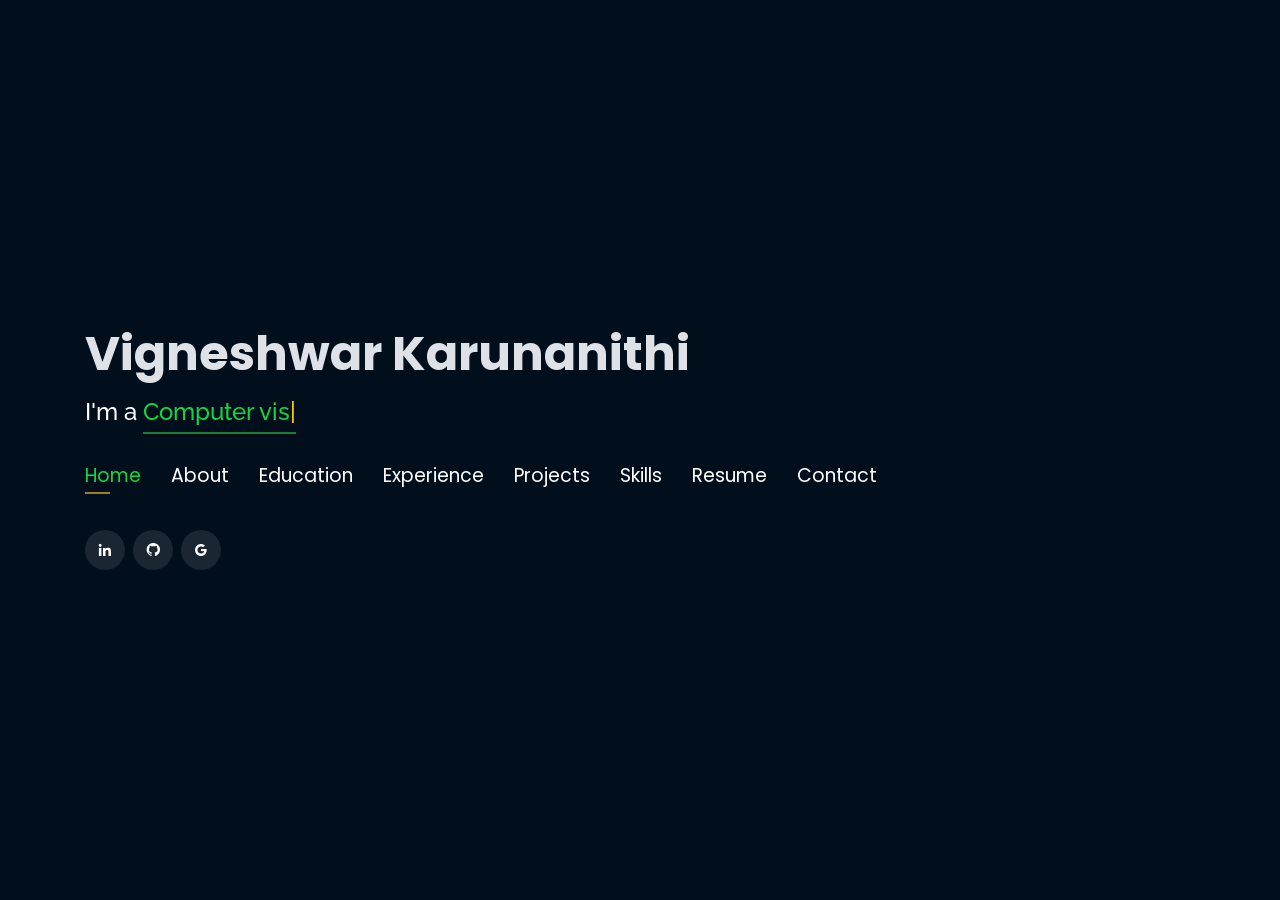
==== index.html @ 9f97ef02 "replaced logo" ====
<!DOCTYPE html>
<html lang="en">

<head>
  <!-- Google Tag Manager -->
  <script>(function(w,d,s,l,i){w[l]=w[l]||[];w[l].push({'gtm.start':
  new Date().getTime(),event:'gtm.js'});var f=d.getElementsByTagName(s)[0],
  j=d.createElement(s),dl=l!='dataLayer'?'&l='+l:'';j.async=true;j.src=
  'https://www.googletagmanager.com/gtm.js?id='+i+dl;f.parentNode.insertBefore(j,f);
  })(window,document,'script','dataLayer','GTM-5BB8W2X');</script>
  <!-- End Google Tag Manager -->
  <link rel="icon" type="image/png" href="/favicon.png"/>
  <meta charset="utf-8">
  <meta content="width=device-width, initial-scale=1.0" name="viewport">

  <title>Personal Portfolio</title>
  <meta content="" name="descriptison">
  <meta content="" name="keywords">

  <!-- Google Fonts -->
  <link href="https://fonts.googleapis.com/css?family=Open+Sans:300,300i,400,400i,600,600i,700,700i|Raleway:300,300i,400,400i,500,500i,600,600i,700,700i|Poppins:300,300i,400,400i,500,500i,600,600i,700,700i" rel="stylesheet">

  <!-- Vendor CSS Files -->
  <link href="assets/vendor/bootstrap/css/bootstrap.min.css" rel="stylesheet">
  <link href="assets/vendor/icofont/icofont.min.css" rel="stylesheet">
  <link href="assets/vendor/remixicon/remixicon.css" rel="stylesheet">
  <link href="assets/vendor/owl.carousel/assets/owl.carousel.min.css" rel="stylesheet">
  <link href="assets/vendor/boxicons/css/boxicons.min.css" rel="stylesheet">
  <link href="assets/vendor/venobox/venobox.css" rel="stylesheet">

  <!-- Template Main CSS File -->
  <link href="assets/css/style.css" rel="stylesheet">


  <!-- Global site tag (gtag.js) - Google Analytics -->
  <script async src="https://www.googletagmanager.com/gtag/js?id=UA-169007209-3"></script>
  <script>
    window.dataLayer = window.dataLayer || [];
    function gtag(){dataLayer.push(arguments);}
    gtag('js', new Date());

    gtag('config', 'UA-169007209-3');
  </script>



  <!-- =======================================================
  * Template Name: Personal - v2.1.0
  * Template URL: https://bootstrapmade.com/personal-free-resume-bootstrap-template/
  * Author: BootstrapMade.com
  * License: https://bootstrapmade.com/license/
  ======================================================== -->
</head>

<body>
  
  <!-- Google Tag Manager (noscript) -->
  <noscript><iframe src="https://www.googletagmanager.com/ns.html?id=GTM-5BB8W2X"
  height="0" width="0" style="display:none;visibility:hidden"></iframe></noscript>
  <!-- End Google Tag Manager (noscript) -->
  <!-- ======= Header ======= -->
  <header id="header" class="header-tops">

    <div class="container">

      <h1><a href="index.html">Vigneshwar Karunanithi</a></h1>
      <h2 style="color:#fff">I'm a <span class="typing" style="color:#12D640"></span></h2>
      <nav class="nav-menu d-none d-lg-block">
        <ul>
          <li class="active"><a href="#header"> <span>Home</span></a></li>
          <li><a href="#about"><span>About</span></a></li>
          <li><a href="#education"> <span>Education</span></a></li>
          <li><a href="#experience"> <span>Experience</span></a></li>
<!--          <li><a href="#projects"> <span>Projects</span></a></li>-->
          <li><a href="#portfolio"> <span>Projects</span></a></li>
          <li><a href="#skills"> <span>Skills</span></a></li>
          <li><a href="https://drive.google.com/file/d/1w29zOkvmbuhvMzktbQwIJ1fN37iFcAyp/view?usp=sharing" target="_blank"> <span>Resume</span></a></li>
          <!-- <li><a href="#links"> <span>Resume & Links</span></a></li> -->
          <li><a href="#contacts"> <span>Contact</span></a></li>

        </ul>
      </nav><!-- .nav-menu -->

      <div class="social-links">
          <a href="https://www.linkedin.com/in/vigneshwar-k/" target="_blank" class="linkedin"><i class="bx bxl-linkedin"></i></a>
          <a href="https://github.com/Vigneshwar73" target="_blank" class="github"><i class="bx bxl-github"></i></a>
          <a href="mailto:vigneshwar0309@gmail.com" target="_blank" class="google"><i class="bx bxl-google"></i></a>

      </div>

    </div>
  </header><!-- End Header -->

  <!-- ======= About Section ======= -->
  <section id="about" class="about">

    <!-- ======= About Me ======= -->
    <div class="about-me container">

      <div class="section-title">
        <h2>About</h2>
      </div>

      <div class="row">
        <div class="col-lg-4" data-aos="fade-right">
          <img src="assets/img/profile.jpg" class="img-fluid" alt="" style="max-width: 80%; height: auto;">
        </div>
        <div class="col-lg-8 pt-4 pt-lg-0 content" data-aos="fade-left">
          <p>An AI/ML Engineer with a master’s degree in robotics and 3 years of experience in developing deep learning solutions for computer vision and embedded-AI systems. 
            With a multidisciplinary background in robotics, software, and applied AI, I’m eager to learn continuously and contribute to innovative technologies that serve real-world societal needs.
          </p>
          <div class="row">
            <div class="col-lg-6">
              <ul>
                <li><i class="icofont-rounded-right"></i> <strong>Birthday:</strong> 3 September 1999</li>
                <li><i class="icofont-rounded-right"></i> <strong>Phone:</strong> +31 6 47475851</li>
              </ul>
            </div>
            <div class="col-lg-6">
              <ul>
                <li><i class="icofont-rounded-right"></i> <strong>City:</strong> Enschede, NL</li>
                <li><i class="icofont-rounded-right"></i> <strong>Email:</strong> vigneshwar0309@gmail.com</li>
              </ul>
            </div>
          </div>
        </div>
      </div>

    </div><!-- End About Me -->

    <!-- ======= Interests ======= -->
    <div class="interests container">

      <div class="section-title">
        <h2>Interests</h2>
      </div>

      <div class="row">
        <div class="col-lg-3 col-md-4">
          <div class="icon-box">
            <i class="ri-camera-3-line" style="color: #ffbb2c;"></i>
            <h3>Computer Vision</h3>
          </div>
        </div>
        <div class="col-lg-3 col-md-4 mt-4 mt-md-0">
          <div class="icon-box">
            <i class="ri-database-2-line" style="color: #5578ff;"></i>
            <h3>Machine Learning</h3>
          </div>
        </div>
        <div class="col-lg-3 col-md-4 mt-4 mt-md-0">
          <div class="icon-box">
            <i class="ri-global-line" style="color: #e80368;"></i>
            <h3>Robotics</h3>
          </div>
        </div>
        <div class="col-lg-3 col-md-4 mt-4 mt-lg-0">
          <div class="icon-box">
            <i class="ri-english-input" style="color: #1c7d32;"></i>
            <h3>Natural Language Processing</h3>
          </div>
        </div>
        <div class="col-lg-3 col-md-4 mt-4">
          <div class="icon-box">
            <i class="ri-code-s-slash-fill" style="color: #28a745;"></i>
            <h3>Software Engineering</h3>
          </div>
        </div>
        <div class="col-lg-3 col-md-4 mt-4">
          <div class="icon-box">
            <i class="ri-bar-chart-box-line" style="color: #f1081f;"></i>
            <h3>Visualization</h3>
          </div>
        </div>
        <div class="col-lg-3 col-md-4 mt-4">
          <div class="icon-box">
            <i class="ri-file-list-3-line" style="color: #47aeff;"></i>
            <h3>Algorithms</h3>
          </div>
        </div>
        <div class="col-lg-3 col-md-4 mt-4">
          <div class="icon-box">
            <i class="ri-image-line" style="color: #ffc107;"></i>
            <h3>Image Processing</h3>
          </div>
        </div>
      </div>

    </div><!-- End Interests -->
  </section><!-- End About Section -->



  <!-- ======= Education Section ======= -->
  <section id="education" class="services">
    <div class="container">
      <div class="section-title">
        <h2>Education</h2>
      </div>
      <div class="row">
        <div class="col-lg-12" data-aos="fade-up" style="display: inline-block;">
          <div class="row">

            <div class="col-md-4 mt-4 mt-md-0 icon-box" data-aos="fade-up" data-aos-delay="100" style="padding:0px 0px;padding-bottom: 5px;display: inline-block;">
              <img src="assets/img/education/UT2.png" class="img-fluid" alt="" style="background-color: #fff;">
              <!-- <h4 style="text-align:left;"><a href="https://www.asu.edu/" target="_blank" style="color:#12d640">Arizona State University</a><br> </h4> -->
              <p style="text-align:left;color:#fff;padding: 5px 10px;"><em>MS in Robotics - Algorithms and Software AI specialization</em></p>
              <h5 style="text-align:left;padding: 0px 10px;">September 2023 - Present</h5>
              <h6 style="text-align:left;color:#fff;padding: 0px 10px;">Relevant Coursework</h6>
              <ul style="text-align:left;color:#fff;">
                <li>Image Processing and Computer Vision</li>
                <li>Natural Language Processing</li>
                <li>Deep Learning</li>
                <li>Robot perception, cognition and navigation</li>
                <li>Advanced Software development for robotics</li>
                <li>Data Science</li>
                <li>Optimal Estimation of Dynamic Systems</li>
                <li>Advanced Computer Vision and Pattern Recognition</li>
                <li>AI for Autonomous Robots</li> 
                <li>Deep Learning for 3D medical imaging</li>
              </ul>
            </div>
            <div class="col-md-4 mt-4 mt-md-0 icon-box" data-aos="fade-up" data-aos-delay="100" style="padding:0px 0px;padding-bottom: 5px;display: inline-block;">
              <img src="assets/img/education/NITT.png" class="img-fluid" alt="" style="background-color: #fff;>
              <!-- <h4 style="text-align:left;"><a href="https://ahduni.edu.in/" target="_blank" style="color:#12d640">Ahmedabad University</a><br> </h4> -->
              <p style="text-align:left;color:#fff;padding: 5px 10px;"><em>B.Tech. in Instrumentation and Control Engineering</em></p>
              <h5 style="text-align:left;padding: 0px 10px;">July 2017 - May 2021</h5>
              <h6 style="text-align:left;color:#fff;padding: 0px 10px;">Relevant Coursework</h6>
              <ul style="text-align:left;color:#fff;">
                <li>Data Structures &amp; Algorithms</li>
                <li>Database Management Systems</li>
                <li>Operating Systems</li>
                <li>Digital electronics</li>
                <li>Microcontrollers and microprocessors</li>
                <li>Medical instrumentation</li>
                <li>sensors and transducers</li>
                <li>Micro-electro mechanical systems</li> 
                <li>Internet of things</li>
                <li>Data communication and networks</li>
              </ul>
            </div>
          </div>
        </div>
      </div>
    </div>


    <div class="portfolio">
    <div class="container">
      <div class="section-title">
        <h2>Online Certification</h2>
      </div>

      <div class="row portfolio-container" style="position: relative; height: 437.75px;">

         <div class="col-lg-4 col-md-6 portfolio-item filter-app" style="position: absolute; left: 0px; top: 0px;">
          <div class="portfolio-wrap">
            <img src="assets/img/certification/dlai.png" class="img-fluid cert-logo" alt="">
            <div class="portfolio-info">
              <h4>Deep Learning</h4>
              <div class="portfolio-links">
                <a href="https://www.coursera.org/account/accomplishments/specialization/TV63PMWSQKW4?utm_source=link&utm_medium=certificate&utm_content=cert_image&utm_campaign=pdf_header_button&utm_product=s12n" target="_blank" title="Certificate"><i class="bx bx-link"></i></a>
              </div>
            </div>
           </div>
          </div>

        <div class="col-lg-4 col-md-6 portfolio-item filter-app" style="position: absolute; left: 370px; top: 0px;">
          <div class="portfolio-wrap">
            <img src="assets/img/certification/google.webp" class="img-fluid cert-logo" alt="">
            <div class="portfolio-info">
              <h4>Python Programming</h4>
              <div class="portfolio-links">
                <a href="https://www.coursera.org/account/accomplishments/verify/JF588U79JGRQ?utm_campaign=sharing_cta&utm_content=cert_image&utm_medium=certificate&utm_product=course&utm_source=link" target="_blank" title="Certificate"><i class="bx bx-link"></i></a>
              </div>
            </div>
          </div>
        </div>

        <div class="col-lg-4 col-md-6 portfolio-item filter-app" style="position: absolute; left: 740px; top: 0px;">
          <div class="portfolio-wrap">
            <img src="assets/img/certification/edge_impulse.webp" class="img-fluid cert-logo" alt="">
            <div class="portfolio-info">
              <h4>Introduction to Embedded Machine Learning</h4>
              <div class="portfolio-links">
                <a href="https://www.coursera.org/account/accomplishments/verify/VX9GVEQ9BPNF?utm_source=link&utm_medium=certificate&utm_content=cert_image&utm_campaign=sharing_cta&utm_product=course" target="_blank" title="Certificate"><i class="bx bx-link"></i></a>
              </div>
            </div>
          </div>
        </div>

        <div class="col-lg-4 col-md-6 portfolio-item filter-project" style="position: absolute; left: 0px; top: 218.875px;">
          <div class="portfolio-wrap">
            <img src="assets/img/certification/solo.jpg" class="img-fluid cert-logo" alt="">
            <div class="portfolio-info">
              <h4>C++</h4>
              <div class="portfolio-links">
                <a href="https://www.sololearn.com/Certificate/CT-PVD5U5XV/png" target="_blank" title="Certificate"><i class="bx bx-link"></i></a>
              </div>
            </div>
          </div>
        </div>

        <div class="col-lg-4 col-md-6 portfolio-item filter-project" style="position: absolute; left: 370px; top: 218.875px;">
          <div class="portfolio-wrap">
            <img src="assets/img/certification/georgia.png" class="img-fluid cert-logo" alt="">
            <div class="portfolio-info">
              <h4>Control of Mobile Robots</h4>
              <div class="portfolio-links">
                <a href="https://www.coursera.org/account/accomplishments/verify/UG6NAW7FVEJ9?utm_source=link&utm_medium=certificate&utm_content=cert_image&utm_campaign=sharing_cta&utm_product=course" target="_blank" title="Certificate"><i class="bx bx-link"></i></a>
              </div>
            </div>
          </div>
        </div>


        <div class="col-lg-4 col-md-6 portfolio-item filter-project" style="position: absolute; left: 740px; top: 218.875px;">
          <div class="portfolio-wrap">
            <img src="assets/img/certification/mathworks.png" class="img-fluid cert-logo" alt="">
            <div class="portfolio-info">
              <h4>Matlab</h4>
              <div class="portfolio-links">
                <a href="https://matlabacademy.mathworks.com/progress/share/report.html?id=da240aee-d1a1-436b-9277-274023552799" target="_blank" title="Certificate"><i class="bx bx-link"></i></a>
              </div>
            </div>
          </div>
        </div>

      </div>
    </div>
    </div>

  </section>
  <!-- End Education Section -->



  <!-- Start Experience Section -->

  <section id="experience" class="services">
    <div class="container">
      <div class="section-title">
        <h2>Experience</h2>
      </div>
      <div class="row">
          <div class="col-lg-12" data-aos="fade-up">
              <div class="col-md-12 mt-4 mt-md-0 icon-box" data-aos="fade-up" data-aos-delay="100">
                <h4 style="text-align:left;"><a href="https://www.fugro.com/" style="color:#12d640">Fugro N.V.</a><br> </h4>
                <h5 style="text-align:left;">January 2025 - Present</h5>
                <p style="text-align:left;color:#fff"><em>Graduate Research Student - Computer vision </em></p>
                <ul style="text-align:left;">
                  <li>The master's thesis is a collaboration between the University of Twente and Fugro N.V., focusing on domain adaptive object detection for maritime simulation images to leverage simulation data for real-world maritime object detection.</li>
                  <li>Researched domain adaptation techniques to improve object detection performance when transferring simulated to real-world maritime images with differing visual domains. </li>
                  <li>Developed simulation pipelines and annotation workflows to generate a synthetic maritime dataset covering varied environmental conditions and object categories.</li>
                  <li>Developed an end-to-end pipeline combining adversarial learning, teacher-student training, and explainability analysis for robust cross-domain model development using Detectron2. Evaluated using COCO metrics.</li>
                </ul>
              </div>
              <div class="col-md-12 mt-4 mt-md-0 icon-box" data-aos="fade-up" data-aos-delay="100">
                <h4 style="text-align:left;"><a href="https://www.fugro.com/" style="color:#12d640">Fugro N.V.</a><br> </h4>
                <h5 style="text-align:left;">September 2024 - December 2024</h5>
                <p style="text-align:left;color:#fff"><em>Computer Vision Intern</em></p>
                <ul style="text-align:left;">
                  <li>Worked on the object detection module of an Unmanned Surface Vessel (USV).</li>
                  <li>Conducted feasibility analysis on the utilisation of simulation engines for the autonomous navigation task.</li>
                  <li>Conducted research and performed a comparative study on Image-to-Image translation models to bridge the gap between simulation and real image domains.</li>
                  <li>Evaluated image-to-image translation techniques, including GAN-based, contrastive learning, and stable diffusion models, to enhance the realism of simulation images.</li>
                  <li>Developed a ROS2-based communication bridge between a maritime simulator and the navigation stack of the USV. </li>
                </ul>
              </div>
              <div class="col-md-12 mt-4 mt-md-0 icon-box" data-aos="fade-up" data-aos-delay="100">
                <h4 style="text-align:left;"><a href="https://www.ltts.com/" style="color:#12d640">L&amp;T Technology Services</a><br> </h4>
                <h5 style="text-align:left;">May 2021 - July 2023</h5>
                <p style="text-align:left;color:#fff"><em>Embedded AI engineer</em></p>
                <ul style="text-align:left;">
                  <li>Worked as part of the embedded-AI team of the Industrial Products business unit. Worked on several research projects and proof-of-concept projects in the domains of artificial intelligence, computer vision and embedded systems.</li>
                  <li>Worked on several research project and proof-of-concept projects in the domains of computer vision and embedded-AI</li>
                  <li>Designed and developed a method and system for detecting estimating propagation path of fire and smoke. Filed a patent (IN202341018213).</li>
                </ul>
              </div>
              <div class="col-md-12 mt-4 mt-md-0 icon-box" data-aos="fade-up" data-aos-delay="100">
                <h4 style="text-align:left;"><a href="https://www.nitt.edu/" target="_blank" style="color:#12d640">National Institute of Technology, Tiruchirappalli</a><br> </h4>
                <h5 style="text-align:left;">May 2020 - September 2020</h5>
                <p style="text-align:left;color:#fff"><em>Research Assistant</em></p>
                <ul style="text-align:left;">
                  <li>Researched about Intelligent transportation systems using network control systems. </li>
                  <li>Built models of connected vehicles/robots; Analysed amd optimised the interconnection/performance using graph theory for networked systems</li>
                </ul>
              </div>
          </div>
        </div>
    </div>
  </section>

  <!-- End Experience Section -->



  <!-- Start Project Section -->
  <section id="portfolio" class="portfolio">
    <div class="container">

      <div class="section-title">
        <h2>Projects</h2>
      </div>

      <div class="row">
        <div class="col-lg-12 d-flex justify-content-center">
          <ul id="portfolio-flters">
            <li data-filter="*" class="filter-active">All</li>
            <li data-filter=".filter-cv">Computer Vision</li>
            <li data-filter=".filter-embedded">Embedded</li>
            <li data-filter=".filter-ml">Machine Learning</li>
          </ul>
        </div>
      </div>

      <div class="row portfolio-container">

        <div class="col-lg-4 col-md-6 portfolio-item filter-cv">
          <center><h4>Domain Adaptive Object Detection for maritime simulations</h4></center>
          <div class="portfolio-wrap">
            <img src="assets/img/project/DAOD.jpeg" class="img-fluid proj-logo" alt="">
            <div class="portfolio-info">
              
              <div class="portfolio-links">
                <a href="projects/DAOD.html" data-gall="portfolioDetailsGallery" data-vbtype="iframe" class="venobox" title="Project Details"><i class="bx bx-info-circle"></i></a>
              </div>
            </div>
          </div>
        </div>

        <div class="col-lg-4 col-md-6 portfolio-item filter-cv">
          <center><h4>Image-to-Image translation</h4></center>
          <div class="portfolio-wrap">
            <img src="assets/img/project/i2i.png" class="img-fluid proj-logo" alt="">
            <div class="portfolio-info">
              
              <div class="portfolio-links">
                <a href="projects/I2I.html" data-gall="portfolioDetailsGallery" data-vbtype="iframe" class="venobox" title="Project Details"><i class="bx bx-info-circle"></i></a>
              </div>
            </div>
          </div>
        </div>

        <div class="col-lg-4 col-md-6 portfolio-item filter-cv filter-embedded">
          <center><h4>Vision-based fire and smoke detection</h4></center>
          <div class="portfolio-wrap">
            <img src="assets/img/project/fire_smoke.jpeg" class="img-fluid proj-logo" alt="">
            <div class="portfolio-info">
              
              <div class="portfolio-links">
                <a href="projects/fire_smoke.html" data-gall="portfolioDetailsGallery" data-vbtype="iframe" class="venobox" title="Project Details"><i class="bx bx-info-circle"></i></a>
              </div>
            </div>
          </div>
        </div>

        <div class="col-lg-4 col-md-6 portfolio-item filter-embedded filter-cv">
          <center><h4>Benchmarking AI models on microprocessors</h4></center>
          <div class="portfolio-wrap">
            <img src="assets/img/project/benchmark.jpeg" class="img-fluid proj-logo" alt="">
            <div class="portfolio-info">
              
              <div class="portfolio-links">
                <a href="projects/benchmark_AI.html" data-gall="portfolioDetailsGallery" data-vbtype="iframe" class="venobox" title="Project Details"><i class="bx bx-info-circle"></i></a>
              </div>
            </div>
          </div>
        </div>

        <div class="col-lg-4 col-md-6 portfolio-item filter-embedded filter-ml">
          <center><h4>BLDC motor health monitoring in real-time</h4></center>
          <div class="portfolio-wrap">
            <img src="assets/img/project/motor.jpg" class="img-fluid proj-logo" alt="">
            <div class="portfolio-info">
              
              <div class="portfolio-links">
                <a href="projects/motor.html" data-gall="portfolioDetailsGallery" data-vbtype="iframe" class="venobox" title="Project Details"><i class="bx bx-info-circle"></i></a>
              </div>
            </div>
          </div>
        </div>

        <div class="col-lg-4 col-md-6 portfolio-item filter-cv filter-ml">
          <center><h4>Enhancing the robustness of object detection and tracking through multimodal integration</h4></center>
          <div class="portfolio-wrap">
            <img src="assets/img/project/acvpr_3.png" class="img-fluid proj-logo" alt="">
            <div class="portfolio-info">
              
              <div class="portfolio-links">
                <a href="projects/nuScenes.html" data-gall="portfolioDetailsGallery" data-vbtype="iframe" class="venobox" title="Project Details"><i class="bx bx-info-circle"></i></a>
              </div>
            </div>
          </div>
        </div>

        <div class="col-lg-4 col-md-6 portfolio-item filter-cv filter-ml">
          <center><h4>Automated Cardiac Diagnosis Challenge - Study of U-Net and MERIT for Cardiac MRI Segmentation</h4></center>
          <div class="portfolio-wrap">
            <img src="assets/img/project/acdc.png" class="img-fluid proj-logo" alt="">
            <div class="portfolio-info">
              
              <div class="portfolio-links">
                <a href="projects/acdc.html" data-gall="portfolioDetailsGallery" data-vbtype="iframe" class="venobox" title="Project Details"><i class="bx bx-info-circle"></i></a>
              </div>
            </div>
          </div>
        </div>
        <div class="col-lg-4 col-md-6 portfolio-item filter-embedded">
          <center><h4>IOT-based remote water quality monitoring system</h4></center>
          <div class="portfolio-wrap">
            <img src="assets/img/project/water_quality_2.jpeg" class="img-fluid proj-logo" alt="">
            <div class="portfolio-info">
              
              <div class="portfolio-links">
                <a href="projects/water_quality.html" data-gall="portfolioDetailsGallery" data-vbtype="iframe" class="venobox" title="Project Details"><i class="bx bx-info-circle"></i></a>
              </div>
            </div>
          </div>
        </div>
        <div class="col-lg-4 col-md-6 portfolio-item filter-ml">
          <center><h4>Restaurant Recommender System using Aspect-Based Sentiment Analysis</h4></center>
          <div class="portfolio-wrap">
            <img src="assets/img/project/nlp.png" class="img-fluid proj-logo" alt="">
            <div class="portfolio-info">
              
              <div class="portfolio-links">
                <a href="projects/restaurant.html" data-gall="portfolioDetailsGallery" data-vbtype="iframe" class="venobox" title="Project Details"><i class="bx bx-info-circle"></i></a>
              </div>
            </div>
          </div>
        </div>
        <div class="col-lg-4 col-md-6 portfolio-item filter-mv filter-ml">
          <center><h4>Virtual advertising in Sports</h4></center>
          <div class="portfolio-wrap">
            <img src="assets/img/project/virtual_ad.png" class="img-fluid proj-logo" alt="">
            <div class="portfolio-info">
              
              <div class="portfolio-links">
                <a href="projects/virtual_ad.html" data-gall="portfolioDetailsGallery" data-vbtype="iframe" class="venobox" title="Project Details"><i class="bx bx-info-circle"></i></a>
              </div>
            </div>
          </div>
        </div>
        <div class="col-lg-4 col-md-6 portfolio-item filter-ml">
          <center><h4>Attacking and Defending Neural Networks</h4></center>
          <div class="portfolio-wrap">
            <img src="assets/img/project/aann.png" class="img-fluid proj-logo" alt="">
            <div class="portfolio-info">
              
              <div class="portfolio-links">
                <a href="projects/aann.html" data-gall="portfolioDetailsGallery" data-vbtype="iframe" class="venobox" title="Project Details"><i class="bx bx-info-circle"></i></a>
              </div>
            </div>
          </div>
        </div>
        <div class="col-lg-4 col-md-6 portfolio-item filter-ml filter-cv">
          <center><h4>Classification of Incident-Related Images (CIRI)</h4></center>
          <div class="portfolio-wrap">
            <img src="assets/img/project/ciri.png" class="img-fluid proj-logo" alt="">
            <div class="portfolio-info">
              
              <div class="portfolio-links">
                <a href="projects/ciri.html" data-gall="portfolioDetailsGallery" data-vbtype="iframe" class="venobox" title="Project Details"><i class="bx bx-info-circle"></i></a>
              </div>
            </div>
          </div>
        </div>
        <!-- <div class="col-lg-4 col-md-6 portfolio-item filter-app">
          <center><h4>Image recognition as Service</h4></center>
          <div class="portfolio-wrap">
            <img src="assets/img/project/iras.jpeg" class="img-fluid" alt="">
            <div class="portfolio-info">
              
              <div class="portfolio-links">
                <a href="projects/iras.html" data-gall="portfolioDetailsGallery" data-vbtype="iframe" class="venobox" title="Project Details"><i class="bx bx-info-circle"></i></a>
              </div>
            </div>
          </div>
        </div> -->

        <!-- <div class="col-lg-4 col-md-6 portfolio-item filter-app">
          <center><h4>Music Streaming Website</h4></center>
          <div class="portfolio-wrap">
            <img src="assets/img/project/musicplayer.jpg" class="img-fluid" alt="">
            <div class="portfolio-info">
              
              <div class="portfolio-links">
                <a href="projects/musicplayer.html" data-gall="portfolioDetailsGallery" data-vbtype="iframe" class="venobox" title="Project Details"><i class="bx bx-info-circle"></i></a>
              </div>
            </div>
          </div>
        </div> -->

        <!-- <div class="col-lg-4 col-md-6 portfolio-item filter-app">
          <center><h4>Movie Recommender</h4></center>
          <div class="portfolio-wrap">
            <img src="assets/img/project/recommender.jpg" class="img-fluid" alt="">
            <div class="portfolio-info">
              
              <div class="portfolio-links">
                <a href="projects/recommender.html" data-gall="portfolioDetailsGallery" data-vbtype="iframe" class="venobox" title="Project Details"><i class="bx bx-info-circle"></i></a>
              </div>
            </div>
          </div>
        </div> -->

        <!-- <div class="col-lg-4 col-md-6 portfolio-item filter-app">
          <center><h4>To-Do App</h4></center>
          <div class="portfolio-wrap">
            <img src="assets/img/project/todo.jpg" class="img-fluid" alt="">
            <div class="portfolio-info">
              <div class="portfolio-links">
                <a href="projects/todo.html" data-gall="portfolioDetailsGallery" data-vbtype="iframe" class="venobox" title="Project Details"><i class="bx bx-info-circle"></i></a>
              </div>
            </div>
          </div>
        </div> -->

        <!-- <div class="col-lg-4 col-md-6 portfolio-item filter-project">
          <center><h4>Resume Section Classifier</h4></center>
          <div class="portfolio-wrap">
            <img src="assets/img/project/resume.jpg" class="img-fluid" alt="">
            <div class="portfolio-info">
              <h4>Resume Section Classifier</h4>
              <div class="portfolio-links">
                <a href="projects/resume.html" data-gall="portfolioDetailsGallery" data-vbtype="iframe" class="venobox" title="Project Details"><i class="bx bx-info-circle"></i></a>
              </div>
            </div>
          </div>
        </div> -->

        <!-- <div class="col-lg-4 col-md-6 portfolio-item filter-app">
          <br>
          <center><h4>Tech Blog</h4></center>
          <div class="portfolio-wrap">
            <img src="assets/img/project/blog.jpg" class="img-fluid" alt="">
            <div class="portfolio-info">
              <div class="portfolio-links">
                <a href="projects/blog.html" data-gall="portfolioDetailsGallery" data-vbtype="iframe" class="venobox" title="Project Details"><i class="bx bx-info-circle"></i></a>
              </div>
            </div>
          </div>
        </div> -->

        <!-- <div class="col-lg-4 col-md-6 portfolio-item filter-project">
          <center><h4>Video Description Generator</h4></center>
          <div class="portfolio-wrap">
            <img src="assets/img/project/vdg.jpg" class="img-fluid" alt="">
            <div class="portfolio-info">
              <div class="portfolio-links">
                <a href="projects/vdg.html" data-gall="portfolioDetailsGallery" data-vbtype="iframe" class="venobox" title="Project Details"><i class="bx bx-info-circle"></i></a>
              </div>
            </div>
          </div>
        </div> -->

        <!-- <div class="col-lg-4 col-md-6 portfolio-item filter-app">
          <center><h4>ML-DL Web-App</h4></center>
          <div class="portfolio-wrap">
            <img src="assets/img/project/ml.jpg" class="img-fluid" alt="">
            <div class="portfolio-info">
              <div class="portfolio-links">
                <a href="projects/ml.html" data-gall="portfolioDetailsGallery" data-vbtype="iframe" class="venobox" title="Project Details"><i class="bx bx-info-circle"></i></a>
              </div>
            </div>
          </div>
        </div> -->

        

        <!-- <div class="col-lg-4 col-md-6 portfolio-item filter-project">
          <center><h4>Image Generator</h4></center>
          <div class="portfolio-wrap">
            <img src="assets/img/project/gan.jpg" class="img-fluid" alt="">
            <div class="portfolio-info">
              <div class="portfolio-links">
                <a href="projects/gan.html" data-gall="portfolioDetailsGallery" data-vbtype="iframe" class="venobox" title="Project Details"><i class="bx bx-info-circle"></i></a>
              </div>
            </div>
          </div>
        </div> -->

      </div>
    </div>
  </section>

  <!-- End Project Section -->



  <!-- Start Skills Section -->

  <section id="skills" class="services">
    <div class="container">
      <div class="section-title">
        <h2>Skills</h2>
      </div>
      <div class="row">
        <div class="col-lg-12" data-aos="fade-up">
          <div class="col-md-12 mt-4 mt-md-0 icon-box" data-aos="fade-up" data-aos-delay="100" style="background:#fff">
            <h4 style="text-align:left;color:#09203a">Programming and Tools</h4>
              <p style="text-align:left;">
                <img src="https://www.vectorlogo.zone/logos/python/python-horizontal.svg" alt="Python" height="50">
                <img src="https://upload.wikimedia.org/wikipedia/commons/1/18/C_Programming_Language.svg" alt="C" height="50">
                <img src="https://upload.wikimedia.org/wikipedia/commons/1/18/ISO_C%2B%2B_Logo.svg" alt="C++" height="50">
                <img src="https://www.vectorlogo.zone/logos/git-scm/git-scm-ar21.svg" alt="Git" height="50">
                <img src="https://www.vectorlogo.zone/logos/linux/linux-ar21.svg" alt="Linux" height="50">
                <img src="https://www.vectorlogo.zone/logos/docker/docker-ar21.svg" alt="Docker" height="50">
                <img src="https://www.vectorlogo.zone/logos/amazon_aws/amazon_aws-ar21.svg" alt="AWS" height="50">
              </p>
            </div>
            <div class="col-md-12 mt-4 mt-md-0 icon-box" data-aos="lefade-up" data-aos-delay="100" style="background:#fff">
              <h4 style="text-align:left;color:#09203a">Robotics and Simulation tools</h4>
                <p style="text-align:left;">
                  <img src="https://www.vectorlogo.zone/logos/ros/ros-ar21.svg" alt="ROS2" height="50">
                  <img src="https://upload.wikimedia.org/wikipedia/commons/2/21/Matlab_Logo.png" alt="MATLAB/Simulink" height="50">
                  <img src="https://www.freertos.org/img/FreeRTOS-html5-logo.svg" alt="FreeRTOS" height="50">
                </p>
          </div>
          <div class="col-md-12 mt-4 mt-md-0 icon-box" data-aos="lefade-up" data-aos-delay="100" style="background:#fff">
              <h4 style="text-align:left;color:#09203a">Computer vision and AI</h4>
                <p style="text-align:left;">
                  <img src="https://upload.wikimedia.org/wikipedia/commons/9/96/Pytorch_logo.png" alt="PyTorch" height="50">
                  <img src="https://www.vectorlogo.zone/logos/tensorflow/tensorflow-icon.svg" alt="TensorFlow" height="50">
                  <img src="https://www.vectorlogo.zone/logos/opencv/opencv-ar21.svg" alt="OpenCV" height="50">
                  <img src="https://upload.wikimedia.org/wikipedia/commons/0/05/Scikit_learn_logo_small.svg" alt="Scikit-Learn" height="50">
                  <img src="https://upload.wikimedia.org/wikipedia/commons/3/31/NumPy_logo_2020.svg" alt="Numpy" height="50">
                  <img src="https://upload.wikimedia.org/wikipedia/commons/e/ed/Pandas_logo.svg" alt="Pandas" height="50">
                  <img src="https://www.vectorlogo.zone/logos/wandbai/wandbai-ar21.svg" alt="Weights & Biases" height="50">
                </p>
          </div>
        </div>
      </div>
    </div>
  </section>

  <!-- End Skills Section -->




<!-- Start Links section -->
<section id="resume" class="services">
  <div class="container">
    <div class="section-title">
      <h2>Resume & Links</h2>
    </div>
    <div class="row">
      <div class="col-md-3 mt-4 mt-md-0 icon-box" data-aos="fade-up" data-aos-delay="100">
        <a href="https://drive.google.com/file/d/1w29zOkvmbuhvMzktbQwIJ1fN37iFcAyp/view?usp=sharing" target="_blank" download>
          <div class="icon"><i class="icofont-page"></i></div>
        </a>
        <h4 class="title">
          <a href="assets/file/resume.pdf" target="_blank" download>Resume</a>
        </h4>
        <p class="description" style="color:#fff;">
          Click to view or download my latest resume in PDF format.
        </p>
      </div>
    </div>
  </div>
</section>
<!-- End Links Section -->



  <!-- Start Contact Section -->

  <section id="contacts" class="contact">
    <div class="container">

      <div class="section-title">
        <h2>Contact</h2>
      </div>

      <div class="row mt-2">

        <div class="col-md-6 mt-4 mt-md-0 d-flex align-items-stretch">
          <div class="info-box">
            <i class="bx bx-share-alt"></i>
            <h3>Social Profiles</h3>
            <div class="social-links">
              <a href="https://www.linkedin.com/in/vigneshwar-k/" target="_blank" class="linkedin"><i class="bx bxl-linkedin"></i></a>
              <a href="https://github.com/Vigneshwar73" target="_blank" class="github"><i class="bx bxl-github"></i></a>
              <a href="mailto:vigneshwar0309@gmail.com" target="_blank" class="google"><i class="bx bxl-google"></i></a>

            </div>
          </div>
        </div>

        <div class="col-md-6 mt-4 d-flex align-items-stretch">
          <div class="info-box">
            <i class="bx bx-envelope"></i>
            <h3>Email</h3>
            <p>vigneshwar0309@gmail.com</p>
            <p>v.karunanithi-1@student.utwente.nl</p>
          </div>
        </div>
        <div class="col-md-6 mt-4 d-flex align-items-stretch">
          <div class="info-box">
            <i class="bx bx-phone-call"></i>
            <h3>Contact</h3>
            <p>+31 647475851</p>
          </div>
        </div>
      </div>
      <!-- <div id="sfczmlqxr5caww28rswrt8849ghbekgnh3j" ></div><script type="text/javascript" src="https://counter1.stat.ovh/private/counter.js?c=zmlqxr5caww28rswrt8849ghbekgnh3j&down=async" async></script><noscript><a href="https://www.freecounterstat.com" title="free web counter"><img src="https://counter1.stat.ovh/private/freecounterstat.php?c=zmlqxr5caww28rswrt8849ghbekgnh3j" border="0" title="free web counter" alt="free web counter" style="visibility: none;"></a></noscript> -->
    </div>
  </section>

  <!-- End Contact Section -->

  <!-- Vendor JS Files -->
  <script src="assets/vendor/jquery/jquery.min.js"></script>
  <script src="assets/vendor/bootstrap/js/bootstrap.bundle.min.js"></script>
  <script src="assets/vendor/jquery.easing/jquery.easing.min.js"></script>
  <script src="assets/vendor/php-email-form/validate.js"></script>
  <script src="assets/vendor/waypoints/jquery.waypoints.min.js"></script>
  <script src="assets/vendor/counterup/counterup.min.js"></script>
  <script src="assets/vendor/owl.carousel/owl.carousel.min.js"></script>
  <script src="assets/vendor/isotope-layout/isotope.pkgd.min.js"></script>
  <script src="assets/vendor/venobox/venobox.min.js"></script>
  <script src="assets/vendor/typed.js/typed.min.js"></script>
  <script type="text/javascript">
    var typed = new Typed('.typing',{
      strings: ["Computer vision enthusiast","ML/AI Developer", "Researcher", "Roboticist"],
      loop: true,
      typeSpeed: 65,
      backSpeed: 65
    });
  </script>

  <!-- Template Main JS File -->
  <script src="assets/js/main.js"></script>

</body>

</html>
---- assets/vendor/venobox/venobox.css ----
/* ------ venobox.css --------*/
.vbox-overlay *, .vbox-overlay *:before, .vbox-overlay *:after{
    -webkit-backface-visibility: hidden;
    -webkit-box-sizing:border-box;
    -moz-box-sizing:border-box;
    box-sizing:border-box;
}
.vbox-overlay * { 
    -webkit-backface-visibility: visible;
    backface-visibility: visible;
}
.vbox-overlay{
    display: -webkit-flex;
    display: flex;
    -webkit-flex-direction: column;
    flex-direction: column;
    -webkit-justify-content: center;
    justify-content: center;
    -webkit-align-items: center;
    align-items: center;
    position: fixed;
    left: 0;
    top: 0;
    bottom: 0;
    right: 0;
    z-index: 999999;
}

/* ----- navigation ----- */
.vbox-title{
    width: 100%;
    height: 40px;
    float: left;
    text-align: center;
    line-height: 28px;
    font-size: 12px;
    padding: 6px 50px;
    overflow: hidden;
    position: fixed;
    display: none;
    left: 0;
    z-index: 89;
}
.vbox-close{
    cursor: pointer;
    position: fixed;
    top: -1px;
    right: 0;
    width: 50px;
    height: 40px;
    padding: 6px;
    display: block;
    background-position:10px center;
    overflow: hidden;
    font-size: 24px;
    line-height: 1;
    text-align: center;
    z-index: 99;
}
.vbox-left{
    cursor: pointer;
    position: fixed;
    left: 0;
    height: 40px;
    overflow: hidden;
    line-height: 28px;
    font-size: 12px;
    z-index: 99;
    display: flex;
    align-items:center;
}
.vbox-num{
    display: inline-block;
    margin: 6px 0 6px 15px;
}
/* ----- Social share ----- */
.vbox-share{
    line-height: 28px;
    font-size: 12px;
    overflow: hidden;
    position: fixed;
    left: 0;
    z-index: 98;
    display: flex;
    align-items:center;
    justify-content: center;
    width: 100%;
    text-align: center;
}
.vbox-share svg{
    max-height: 28px;
    width: 28px;
    z-index: 10;
    margin-left: 12px;
    margin-top: 6px;
    margin-bottom: 6px;
    vertical-align: middle;
}


/* ----- navigation ARROWS ----- */
.vbox-next, .vbox-prev{
    position: fixed;
    top: 50%;
    margin-top: -15px;
    overflow: hidden;
    cursor: pointer;
    display: block;
    width: 45px;
    height: 45px;
    z-index: 99;
}
.vbox-next span, .vbox-prev span{
    position: relative;
    width: 20px;
    height: 20px;
    border: 2px solid transparent;
    border-top-color: #B6B6B6;
    border-right-color: #B6B6B6;
    text-indent: -100px;
    position: absolute;
    top: 8px;
    display: block;
}
.vbox-prev{
    left: 15px;
}
.vbox-next{
    right: 15px;
}
.vbox-prev span{
    left: 10px;
    -ms-transform: rotate(-135deg);
    -webkit-transform: rotate(-135deg);
    transform: rotate(-135deg);
}
.vbox-next span{
    -ms-transform: rotate(45deg);
    -webkit-transform: rotate(45deg);
    transform: rotate(45deg);
    right: 10px;
}
/* ------- inline window ------ */
.vbox-inline{
    width: 420px;
    height: 315px;
    height: 70vh;
    padding: 10px;
    background: #fff;
    margin: 0 auto;
    overflow: auto;
    text-align: left;
}
/* ------- Video & iFrames window ------ */
.venoframe{
    max-width: 100%;
    width: 100%;
    border: none;
    width: 100%;
    height: 260px;
    height: 70vh;
}
.venoframe.vbvid{
    height: 260px;
}
@media (min-width: 768px) {
    .venoframe, .vbox-inline{
        width: 90%;
        height: 360px;
        height: 70vh;
    }
    .venoframe.vbvid{
        width: 640px;
        height: 360px;
    }
}
@media (min-width: 992px) {
    .venoframe, .vbox-inline{
        max-width: 1200px;
        width: 80%;
        height: 540px;
        height: 70vh;
    }
    .venoframe.vbvid{
        width: 960px;
        height: 540px;
    }
}
/* 
Please do NOT edit this part! 
or at least read this note: http://i.imgur.com/7C0ws9e.gif
*/
.vbox-open{
    overflow: hidden;
}
.vbox-container{
    position: absolute;
    left: 0;
    right: 0;
    top: 0;
    bottom: 0;
    overflow-x: hidden;
    overflow-y: scroll;
    overflow-scrolling: touch;
    -webkit-overflow-scrolling: touch;
    z-index: 20;
    max-height: 100%;

}

.vbox-content{
    text-align: center;
    float: left;
    width: 100%;
    position: relative;
    overflow: hidden;
    padding: 20px 4%;
}
.vbox-container img{
    max-width: 100%;
    height: auto;
}
.vbox-figlio{
    box-shadow: 0 0 12px rgba(0,0,0,0.19), 0 6px 6px rgba(0,0,0,0.23);
    max-width: 100%;
    text-align: initial;
}
img.vbox-figlio{
    -webkit-user-select: none;
-khtml-user-select: none;
-moz-user-select: none;
-o-user-select: none;
user-select: none;
}
.vbox-content.swipe-left{
    margin-left: -200px !important;
}
.vbox-content.swipe-right{
    margin-left: 200px !important;
}
.vbox-animated{
    webkit-transition: margin 300ms ease-out;
    transition: margin 300ms ease-out;
}

/* ---------- preloader ----------
 * SPINKIT 
 * http://tobiasahlin.com/spinkit/
-------------------------------- */
.sk-double-bounce,.sk-rotating-plane{width:40px;height:40px;margin:40px auto}.sk-rotating-plane{background-color:#333;-webkit-animation:sk-rotatePlane 1.2s infinite ease-in-out;animation:sk-rotatePlane 1.2s infinite ease-in-out}@-webkit-keyframes sk-rotatePlane{0%{-webkit-transform:perspective(120px) rotateX(0) rotateY(0);transform:perspective(120px) rotateX(0) rotateY(0)}50%{-webkit-transform:perspective(120px) rotateX(-180.1deg) rotateY(0);transform:perspective(120px) rotateX(-180.1deg) rotateY(0)}100%{-webkit-transform:perspective(120px) rotateX(-180deg) rotateY(-179.9deg);transform:perspective(120px) rotateX(-180deg) rotateY(-179.9deg)}}@keyframes sk-rotatePlane{0%{-webkit-transform:perspective(120px) rotateX(0) rotateY(0);transform:perspective(120px) rotateX(0) rotateY(0)}50%{-webkit-transform:perspective(120px) rotateX(-180.1deg) rotateY(0);transform:perspective(120px) rotateX(-180.1deg) rotateY(0)}100%{-webkit-transform:perspective(120px) rotateX(-180deg) rotateY(-179.9deg);transform:perspective(120px) rotateX(-180deg) rotateY(-179.9deg)}}.sk-double-bounce{position:relative}.sk-double-bounce .sk-child{width:100%;height:100%;border-radius:50%;background-color:#333;opacity:.6;position:absolute;top:0;left:0;-webkit-animation:sk-doubleBounce 2s infinite ease-in-out;animation:sk-doubleBounce 2s infinite ease-in-out}.sk-chasing-dots .sk-child,.sk-spinner-pulse,.sk-three-bounce .sk-child{background-color:#333;border-radius:100%}.sk-double-bounce .sk-double-bounce2{-webkit-animation-delay:-1s;animation-delay:-1s}@-webkit-keyframes sk-doubleBounce{0%,100%{-webkit-transform:scale(0);transform:scale(0)}50%{-webkit-transform:scale(1);transform:scale(1)}}@keyframes sk-doubleBounce{0%,100%{-webkit-transform:scale(0);transform:scale(0)}50%{-webkit-transform:scale(1);transform:scale(1)}}.sk-wave{margin:40px auto;width:50px;height:40px;text-align:center;font-size:10px}.sk-wave .sk-rect{background-color:#333;height:100%;width:6px;display:inline-block;-webkit-animation:sk-waveStretchDelay 1.2s infinite ease-in-out;animation:sk-waveStretchDelay 1.2s infinite ease-in-out}.sk-wave .sk-rect1{-webkit-animation-delay:-1.2s;animation-delay:-1.2s}.sk-wave .sk-rect2{-webkit-animation-delay:-1.1s;animation-delay:-1.1s}.sk-wave .sk-rect3{-webkit-animation-delay:-1s;animation-delay:-1s}.sk-wave .sk-rect4{-webkit-animation-delay:-.9s;animation-delay:-.9s}.sk-wave .sk-rect5{-webkit-animation-delay:-.8s;animation-delay:-.8s}@-webkit-keyframes sk-waveStretchDelay{0%,100%,40%{-webkit-transform:scaleY(.4);transform:scaleY(.4)}20%{-webkit-transform:scaleY(1);transform:scaleY(1)}}@keyframes sk-waveStretchDelay{0%,100%,40%{-webkit-transform:scaleY(.4);transform:scaleY(.4)}20%{-webkit-transform:scaleY(1);transform:scaleY(1)}}.sk-wandering-cubes{margin:40px auto;width:40px;height:40px;position:relative}.sk-wandering-cubes .sk-cube{background-color:#333;width:10px;height:10px;position:absolute;top:0;left:0;-webkit-animation:sk-wanderingCube 1.8s ease-in-out -1.8s infinite both;animation:sk-wanderingCube 1.8s ease-in-out -1.8s infinite both}.sk-chasing-dots,.sk-spinner-pulse{width:40px;height:40px;margin:40px auto}.sk-wandering-cubes .sk-cube2{-webkit-animation-delay:-.9s;animation-delay:-.9s}@-webkit-keyframes sk-wanderingCube{0%{-webkit-transform:rotate(0);transform:rotate(0)}25%{-webkit-transform:translateX(30px) rotate(-90deg) scale(.5);transform:translateX(30px) rotate(-90deg) scale(.5)}50%{-webkit-transform:translateX(30px) translateY(30px) rotate(-179deg);transform:translateX(30px) translateY(30px) rotate(-179deg)}50.1%{-webkit-transform:translateX(30px) translateY(30px) rotate(-180deg);transform:translateX(30px) translateY(30px) rotate(-180deg)}75%{-webkit-transform:translateX(0) translateY(30px) rotate(-270deg) scale(.5);transform:translateX(0) translateY(30px) rotate(-270deg) scale(.5)}100%{-webkit-transform:rotate(-360deg);transform:rotate(-360deg)}}@keyframes sk-wanderingCube{0%{-webkit-transform:rotate(0);transform:rotate(0)}25%{-webkit-transform:translateX(30px) rotate(-90deg) scale(.5);transform:translateX(30px) rotate(-90deg) scale(.5)}50%{-webkit-transform:translateX(30px) translateY(30px) rotate(-179deg);transform:translateX(30px) translateY(30px) rotate(-179deg)}50.1%{-webkit-transform:translateX(30px) translateY(30px) rotate(-180deg);transform:translateX(30px) translateY(30px) rotate(-180deg)}75%{-webkit-transform:translateX(0) translateY(30px) rotate(-270deg) scale(.5);transform:translateX(0) translateY(30px) rotate(-270deg) scale(.5)}100%{-webkit-transform:rotate(-360deg);transform:rotate(-360deg)}}.sk-spinner-pulse{-webkit-animation:sk-pulseScaleOut 1s infinite ease-in-out;animation:sk-pulseScaleOut 1s infinite ease-in-out}@-webkit-keyframes sk-pulseScaleOut{0%{-webkit-transform:scale(0);transform:scale(0)}100%{-webkit-transform:scale(1);transform:scale(1);opacity:0}}@keyframes sk-pulseScaleOut{0%{-webkit-transform:scale(0);transform:scale(0)}100%{-webkit-transform:scale(1);transform:scale(1);opacity:0}}.sk-chasing-dots{position:relative;text-align:center;-webkit-animation:sk-chasingDotsRotate 2s infinite linear;animation:sk-chasingDotsRotate 2s infinite linear}.sk-chasing-dots .sk-child{width:60%;height:60%;display:inline-block;position:absolute;top:0;-webkit-animation:sk-chasingDotsBounce 2s infinite ease-in-out;animation:sk-chasingDotsBounce 2s infinite ease-in-out}.sk-chasing-dots .sk-dot2{top:auto;bottom:0;-webkit-animation-delay:-1s;animation-delay:-1s}@-webkit-keyframes sk-chasingDotsRotate{100%{-webkit-transform:rotate(360deg);transform:rotate(360deg)}}@keyframes sk-chasingDotsRotate{100%{-webkit-transform:rotate(360deg);transform:rotate(360deg)}}@-webkit-keyframes sk-chasingDotsBounce{0%,100%{-webkit-transform:scale(0);transform:scale(0)}50%{-webkit-transform:scale(1);transform:scale(1)}}@keyframes sk-chasingDotsBounce{0%,100%{-webkit-transform:scale(0);transform:scale(0)}50%{-webkit-transform:scale(1);transform:scale(1)}}.sk-three-bounce{margin:40px auto;width:80px;text-align:center}.sk-three-bounce .sk-child{width:20px;height:20px;display:inline-block;-webkit-animation:sk-three-bounce 1.4s ease-in-out 0s infinite both;animation:sk-three-bounce 1.4s ease-in-out 0s infinite both}.sk-circle .sk-child:before,.sk-fading-circle .sk-circle:before{display:block;border-radius:100%;content:'';background-color:#333}.sk-three-bounce .sk-bounce1{-webkit-animation-delay:-.32s;animation-delay:-.32s}.sk-three-bounce .sk-bounce2{-webkit-animation-delay:-.16s;animation-delay:-.16s}@-webkit-keyframes sk-three-bounce{0%,100%,80%{-webkit-transform:scale(0);transform:scale(0)}40%{-webkit-transform:scale(1);transform:scale(1)}}@keyframes sk-three-bounce{0%,100%,80%{-webkit-transform:scale(0);transform:scale(0)}40%{-webkit-transform:scale(1);transform:scale(1)}}.sk-circle{margin:40px auto;width:40px;height:40px;position:relative}.sk-circle .sk-child{width:100%;height:100%;position:absolute;left:0;top:0}.sk-circle .sk-child:before{margin:0 auto;width:15%;height:15%;-webkit-animation:sk-circleBounceDelay 1.2s infinite ease-in-out both;animation:sk-circleBounceDelay 1.2s infinite ease-in-out both}.sk-circle .sk-circle2{-webkit-transform:rotate(30deg);-ms-transform:rotate(30deg);transform:rotate(30deg)}.sk-circle .sk-circle3{-webkit-transform:rotate(60deg);-ms-transform:rotate(60deg);transform:rotate(60deg)}.sk-circle .sk-circle4{-webkit-transform:rotate(90deg);-ms-transform:rotate(90deg);transform:rotate(90deg)}.sk-circle .sk-circle5{-webkit-transform:rotate(120deg);-ms-transform:rotate(120deg);transform:rotate(120deg)}.sk-circle .sk-circle6{-webkit-transform:rotate(150deg);-ms-transform:rotate(150deg);transform:rotate(150deg)}.sk-circle .sk-circle7{-webkit-transform:rotate(180deg);-ms-transform:rotate(180deg);transform:rotate(180deg)}.sk-circle .sk-circle8{-webkit-transform:rotate(210deg);-ms-transform:rotate(210deg);transform:rotate(210deg)}.sk-circle .sk-circle9{-webkit-transform:rotate(240deg);-ms-transform:rotate(240deg);transform:rotate(240deg)}.sk-circle .sk-circle10{-webkit-transform:rotate(270deg);-ms-transform:rotate(270deg);transform:rotate(270deg)}.sk-circle .sk-circle11{-webkit-transform:rotate(300deg);-ms-transform:rotate(300deg);transform:rotate(300deg)}.sk-circle .sk-circle12{-webkit-transform:rotate(330deg);-ms-transform:rotate(330deg);transform:rotate(330deg)}.sk-circle .sk-circle2:before{-webkit-animation-delay:-1.1s;animation-delay:-1.1s}.sk-circle .sk-circle3:before{-webkit-animation-delay:-1s;animation-delay:-1s}.sk-circle .sk-circle4:before{-webkit-animation-delay:-.9s;animation-delay:-.9s}.sk-circle .sk-circle5:before{-webkit-animation-delay:-.8s;animation-delay:-.8s}.sk-circle .sk-circle6:before{-webkit-animation-delay:-.7s;animation-delay:-.7s}.sk-circle .sk-circle7:before{-webkit-animation-delay:-.6s;animation-delay:-.6s}.sk-circle .sk-circle8:before{-webkit-animation-delay:-.5s;animation-delay:-.5s}.sk-circle .sk-circle9:before{-webkit-animation-delay:-.4s;animation-delay:-.4s}.sk-circle .sk-circle10:before{-webkit-animation-delay:-.3s;animation-delay:-.3s}.sk-circle .sk-circle11:before{-webkit-animation-delay:-.2s;animation-delay:-.2s}.sk-circle .sk-circle12:before{-webkit-animation-delay:-.1s;animation-delay:-.1s}@-webkit-keyframes sk-circleBounceDelay{0%,100%,80%{-webkit-transform:scale(0);transform:scale(0)}40%{-webkit-transform:scale(1);transform:scale(1)}}@keyframes sk-circleBounceDelay{0%,100%,80%{-webkit-transform:scale(0);transform:scale(0)}40%{-webkit-transform:scale(1);transform:scale(1)}}.sk-cube-grid{width:40px;height:40px;margin:40px auto}.sk-cube-grid .sk-cube{width:33.33%;height:33.33%;background-color:#333;float:left;-webkit-animation:sk-cubeGridScaleDelay 1.3s infinite ease-in-out;animation:sk-cubeGridScaleDelay 1.3s infinite ease-in-out}.sk-cube-grid .sk-cube1{-webkit-animation-delay:.2s;animation-delay:.2s}.sk-cube-grid .sk-cube2{-webkit-animation-delay:.3s;animation-delay:.3s}.sk-cube-grid .sk-cube3{-webkit-animation-delay:.4s;animation-delay:.4s}.sk-cube-grid .sk-cube4{-webkit-animation-delay:.1s;animation-delay:.1s}.sk-cube-grid .sk-cube5{-webkit-animation-delay:.2s;animation-delay:.2s}.sk-cube-grid .sk-cube6{-webkit-animation-delay:.3s;animation-delay:.3s}.sk-cube-grid .sk-cube7{-webkit-animation-delay:0ms;animation-delay:0ms}.sk-cube-grid .sk-cube8{-webkit-animation-delay:.1s;animation-delay:.1s}.sk-cube-grid .sk-cube9{-webkit-animation-delay:.2s;animation-delay:.2s}@-webkit-keyframes sk-cubeGridScaleDelay{0%,100%,70%{-webkit-transform:scale3D(1,1,1);transform:scale3D(1,1,1)}35%{-webkit-transform:scale3D(0,0,1);transform:scale3D(0,0,1)}}@keyframes sk-cubeGridScaleDelay{0%,100%,70%{-webkit-transform:scale3D(1,1,1);transform:scale3D(1,1,1)}35%{-webkit-transform:scale3D(0,0,1);transform:scale3D(0,0,1)}}.sk-fading-circle{margin:40px auto;width:40px;height:40px;position:relative}.sk-fading-circle .sk-circle{width:100%;height:100%;position:absolute;left:0;top:0}.sk-fading-circle .sk-circle:before{margin:0 auto;width:15%;height:15%;-webkit-animation:sk-circleFadeDelay 1.2s infinite ease-in-out both;animation:sk-circleFadeDelay 1.2s infinite ease-in-out both}.sk-fading-circle .sk-circle2{-webkit-transform:rotate(30deg);-ms-transform:rotate(30deg);transform:rotate(30deg)}.sk-fading-circle .sk-circle3{-webkit-transform:rotate(60deg);-ms-transform:rotate(60deg);transform:rotate(60deg)}.sk-fading-circle .sk-circle4{-webkit-transform:rotate(90deg);-ms-transform:rotate(90deg);transform:rotate(90deg)}.sk-fading-circle .sk-circle5{-webkit-transform:rotate(120deg);-ms-transform:rotate(120deg);transform:rotate(120deg)}.sk-fading-circle .sk-circle6{-webkit-transform:rotate(150deg);-ms-transform:rotate(150deg);transform:rotate(150deg)}.sk-fading-circle .sk-circle7{-webkit-transform:rotate(180deg);-ms-transform:rotate(180deg);transform:rotate(180deg)}.sk-fading-circle .sk-circle8{-webkit-transform:rotate(210deg);-ms-transform:rotate(210deg);transform:rotate(210deg)}.sk-fading-circle .sk-circle9{-webkit-transform:rotate(240deg);-ms-transform:rotate(240deg);transform:rotate(240deg)}.sk-fading-circle .sk-circle10{-webkit-transform:rotate(270deg);-ms-transform:rotate(270deg);transform:rotate(270deg)}.sk-fading-circle .sk-circle11{-webkit-transform:rotate(300deg);-ms-transform:rotate(300deg);transform:rotate(300deg)}.sk-fading-circle .sk-circle12{-webkit-transform:rotate(330deg);-ms-transform:rotate(330deg);transform:rotate(330deg)}.sk-fading-circle .sk-circle2:before{-webkit-animation-delay:-1.1s;animation-delay:-1.1s}.sk-fading-circle .sk-circle3:before{-webkit-animation-delay:-1s;animation-delay:-1s}.sk-fading-circle .sk-circle4:before{-webkit-animation-delay:-.9s;animation-delay:-.9s}.sk-fading-circle .sk-circle5:before{-webkit-animation-delay:-.8s;animation-delay:-.8s}.sk-fading-circle .sk-circle6:before{-webkit-animation-delay:-.7s;animation-delay:-.7s}.sk-fading-circle .sk-circle7:before{-webkit-animation-delay:-.6s;animation-delay:-.6s}.sk-fading-circle .sk-circle8:before{-webkit-animation-delay:-.5s;animation-delay:-.5s}.sk-fading-circle .sk-circle9:before{-webkit-animation-delay:-.4s;animation-delay:-.4s}.sk-fading-circle .sk-circle10:before{-webkit-animation-delay:-.3s;animation-delay:-.3s}.sk-fading-circle .sk-circle11:before{-webkit-animation-delay:-.2s;animation-delay:-.2s}.sk-fading-circle .sk-circle12:before{-webkit-animation-delay:-.1s;animation-delay:-.1s}@-webkit-keyframes sk-circleFadeDelay{0%,100%,39%{opacity:0}40%{opacity:1}}@keyframes sk-circleFadeDelay{0%,100%,39%{opacity:0}40%{opacity:1}}.sk-folding-cube{margin:40px auto;width:40px;height:40px;position:relative;-webkit-transform:rotateZ(45deg);transform:rotateZ(45deg)}.sk-folding-cube .sk-cube{float:left;width:50%;height:50%;position:relative;-webkit-transform:scale(1.1);-ms-transform:scale(1.1);transform:scale(1.1)}.sk-folding-cube .sk-cube:before{content:'';position:absolute;top:0;left:0;width:100%;height:100%;background-color:#333;-webkit-animation:sk-foldCubeAngle 2.4s infinite linear both;animation:sk-foldCubeAngle 2.4s infinite linear both;-webkit-transform-origin:100% 100%;-ms-transform-origin:100% 100%;transform-origin:100% 100%}.sk-folding-cube .sk-cube2{-webkit-transform:scale(1.1) rotateZ(90deg);transform:scale(1.1) rotateZ(90deg)}.sk-folding-cube .sk-cube3{-webkit-transform:scale(1.1) rotateZ(180deg);transform:scale(1.1) rotateZ(180deg)}.sk-folding-cube .sk-cube4{-webkit-transform:scale(1.1) rotateZ(270deg);transform:scale(1.1) rotateZ(270deg)}.sk-folding-cube .sk-cube2:before{-webkit-animation-delay:.3s;animation-delay:.3s}.sk-folding-cube .sk-cube3:before{-webkit-animation-delay:.6s;animation-delay:.6s}.sk-folding-cube .sk-cube4:before{-webkit-animation-delay:.9s;animation-delay:.9s}@-webkit-keyframes sk-foldCubeAngle{0%,10%{-webkit-transform:perspective(140px) rotateX(-180deg);transform:perspective(140px) rotateX(-180deg);opacity:0}25%,75%{-webkit-transform:perspective(140px) rotateX(0);transform:perspective(140px) rotateX(0);opacity:1}100%,90%{-webkit-transform:perspective(140px) rotateY(180deg);transform:perspective(140px) rotateY(180deg);opacity:0}}@keyframes sk-foldCubeAngle{0%,10%{-webkit-transform:perspective(140px) rotateX(-180deg);transform:perspective(140px) rotateX(-180deg);opacity:0}25%,75%{-webkit-transform:perspective(140px) rotateX(0);transform:perspective(140px) rotateX(0);opacity:1}100%,90%{-webkit-transform:perspective(140px) rotateY(180deg);transform:perspective(140px) rotateY(180deg);opacity:0}}
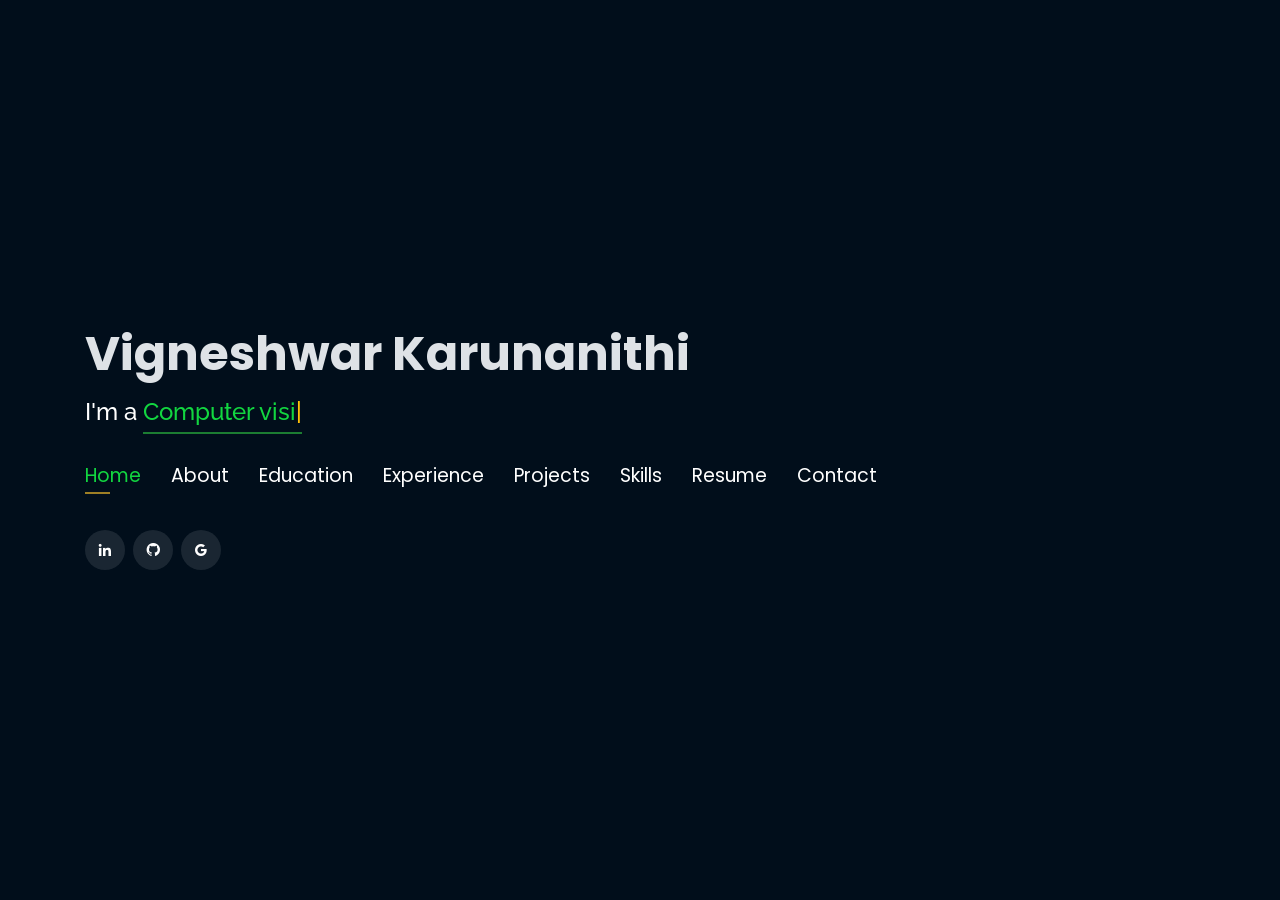
==== commit 517d5aa1: "font-size" ====
--- a/index.html
+++ b/index.html
@@ -202,9 +202,9 @@
           <div class="row">
 
             <div class="col-md-4 mt-4 mt-md-0 icon-box" data-aos="fade-up" data-aos-delay="100" style="padding:0px 0px;padding-bottom: 5px;display: inline-block;">
-              <img src="assets/img/education/UT2.png" class="img-fluid" alt="" style="background-color: #fff;">
+              <img src="assets/img/education/UT2.png" class="img-fluid same-size" alt="" style="background-color: #fff;">
               <!-- <h4 style="text-align:left;"><a href="https://www.asu.edu/" target="_blank" style="color:#12d640">Arizona State University</a><br> </h4> -->
-              <p style="text-align:left;color:#fff;padding: 5px 10px;"><em>MS in Robotics - Algorithms and Software AI specialization</em></p>
+              <p style="text-align:left;color:#fff;padding: 5px 10px;font-size: 1.25rem;"><em>MS in Robotics - Algorithms and Software AI specialization</em></p>
               <h5 style="text-align:left;padding: 0px 10px;">September 2023 - Present</h5>
               <h6 style="text-align:left;color:#fff;padding: 0px 10px;">Relevant Coursework</h6>
               <ul style="text-align:left;color:#fff;">
@@ -221,9 +221,8 @@
               </ul>
             </div>
             <div class="col-md-4 mt-4 mt-md-0 icon-box" data-aos="fade-up" data-aos-delay="100" style="padding:0px 0px;padding-bottom: 5px;display: inline-block;">
-              <img src="assets/img/education/NITT.png" class="img-fluid" alt="" style="background-color: #fff;>
-              <!-- <h4 style="text-align:left;"><a href="https://ahduni.edu.in/" target="_blank" style="color:#12d640">Ahmedabad University</a><br> </h4> -->
-              <p style="text-align:left;color:#fff;padding: 5px 10px;"><em>B.Tech. in Instrumentation and Control Engineering</em></p>
+              <img src="assets/img/education/NITT.png" class="img-fluid same-size" alt="" style="background-color: #fff;">
+              <p style="text-align:left;color:#fff;padding: 5px 10px;font-size: 1.25rem;"><em>B.Tech. in Instrumentation and Control Engineering</em></p>
               <h5 style="text-align:left;padding: 0px 10px;">July 2017 - May 2021</h5>
               <h6 style="text-align:left;color:#fff;padding: 0px 10px;">Relevant Coursework</h6>
               <ul style="text-align:left;color:#fff;">
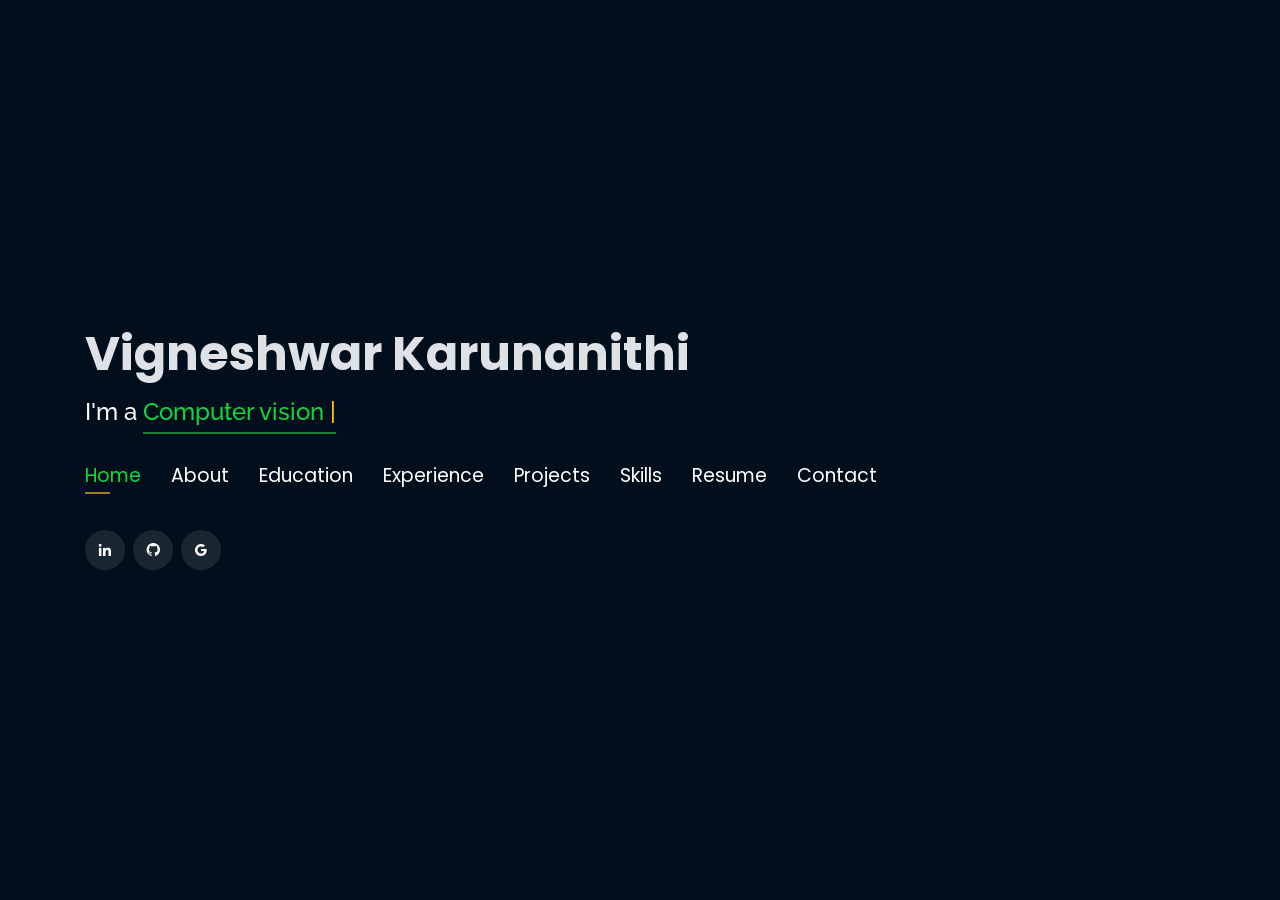
==== commit a3828071: "." ====
--- a/index.html
+++ b/index.html
@@ -13,7 +13,7 @@
   <meta charset="utf-8">
   <meta content="width=device-width, initial-scale=1.0" name="viewport">
 
-  <title>Personal Portfolio</title>
+  <title>Vigneshwar Karunanithi</title>
   <meta content="" name="descriptison">
   <meta content="" name="keywords">
 
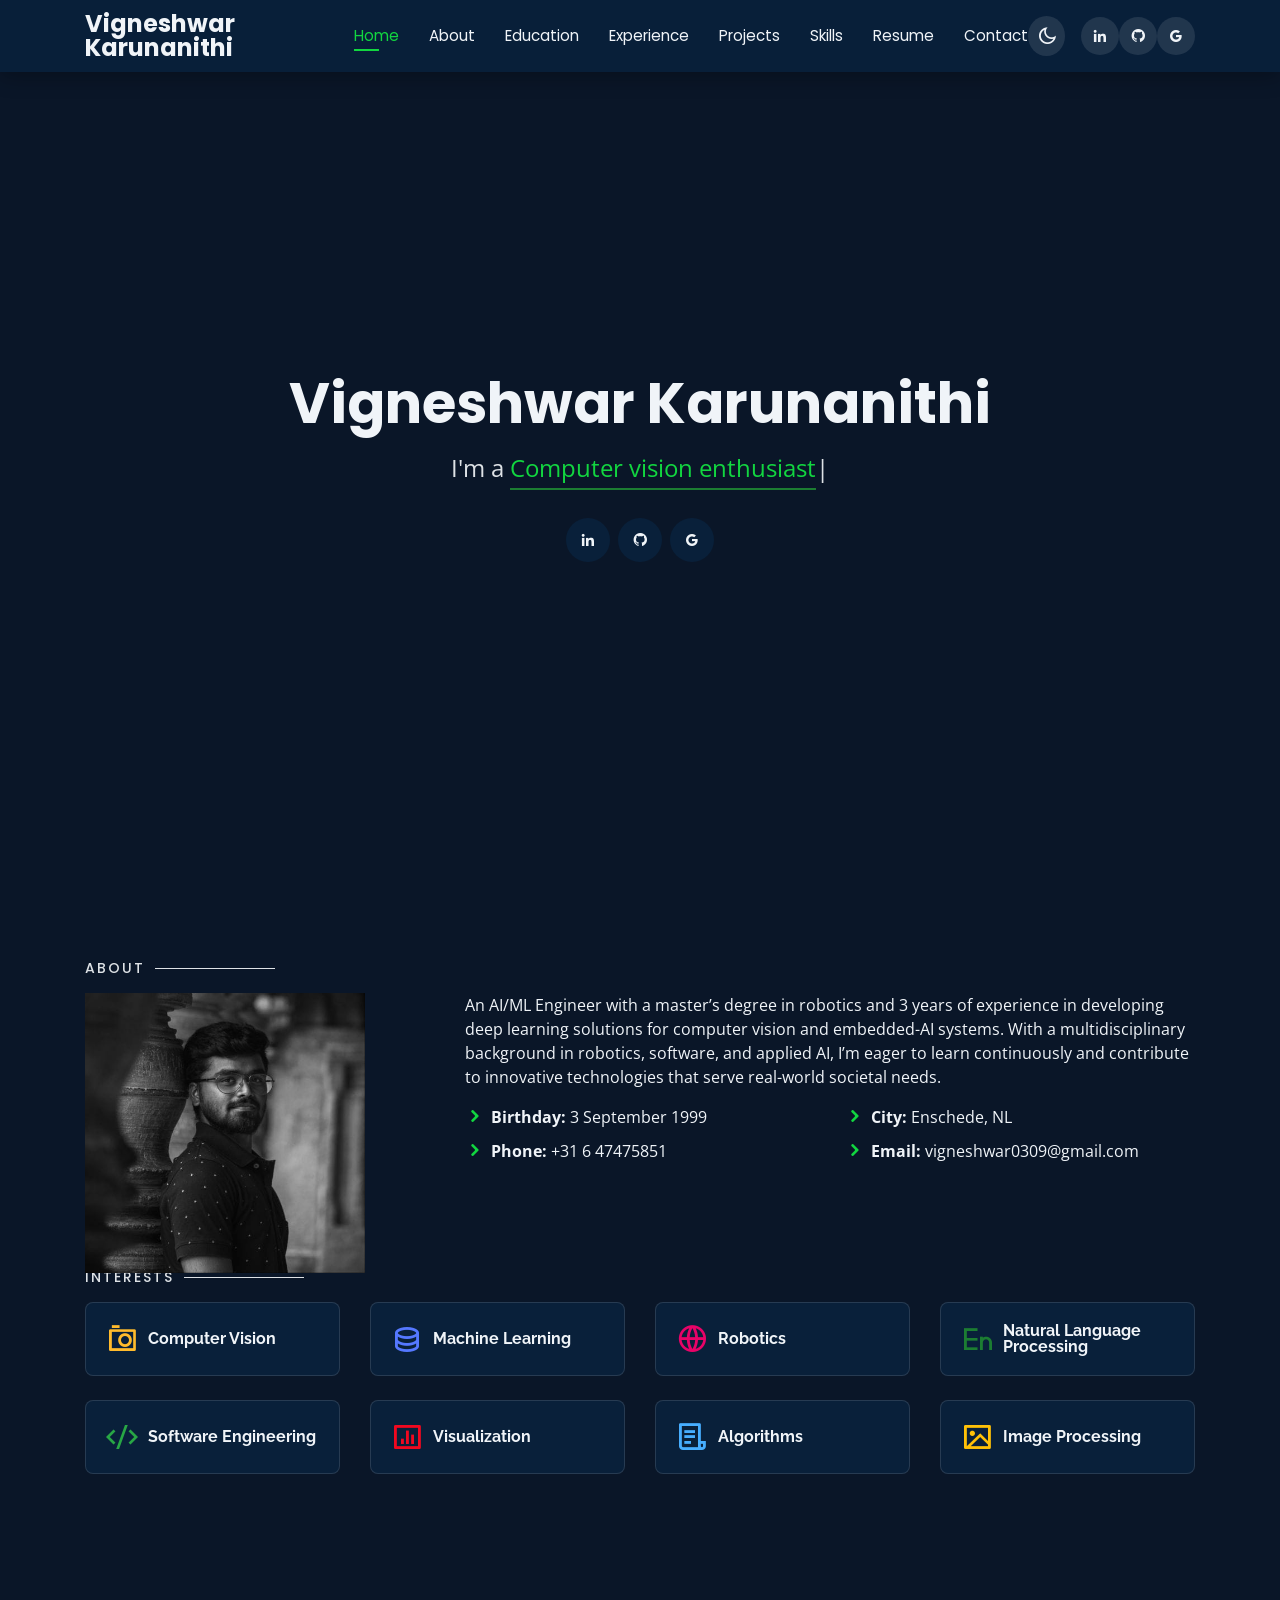
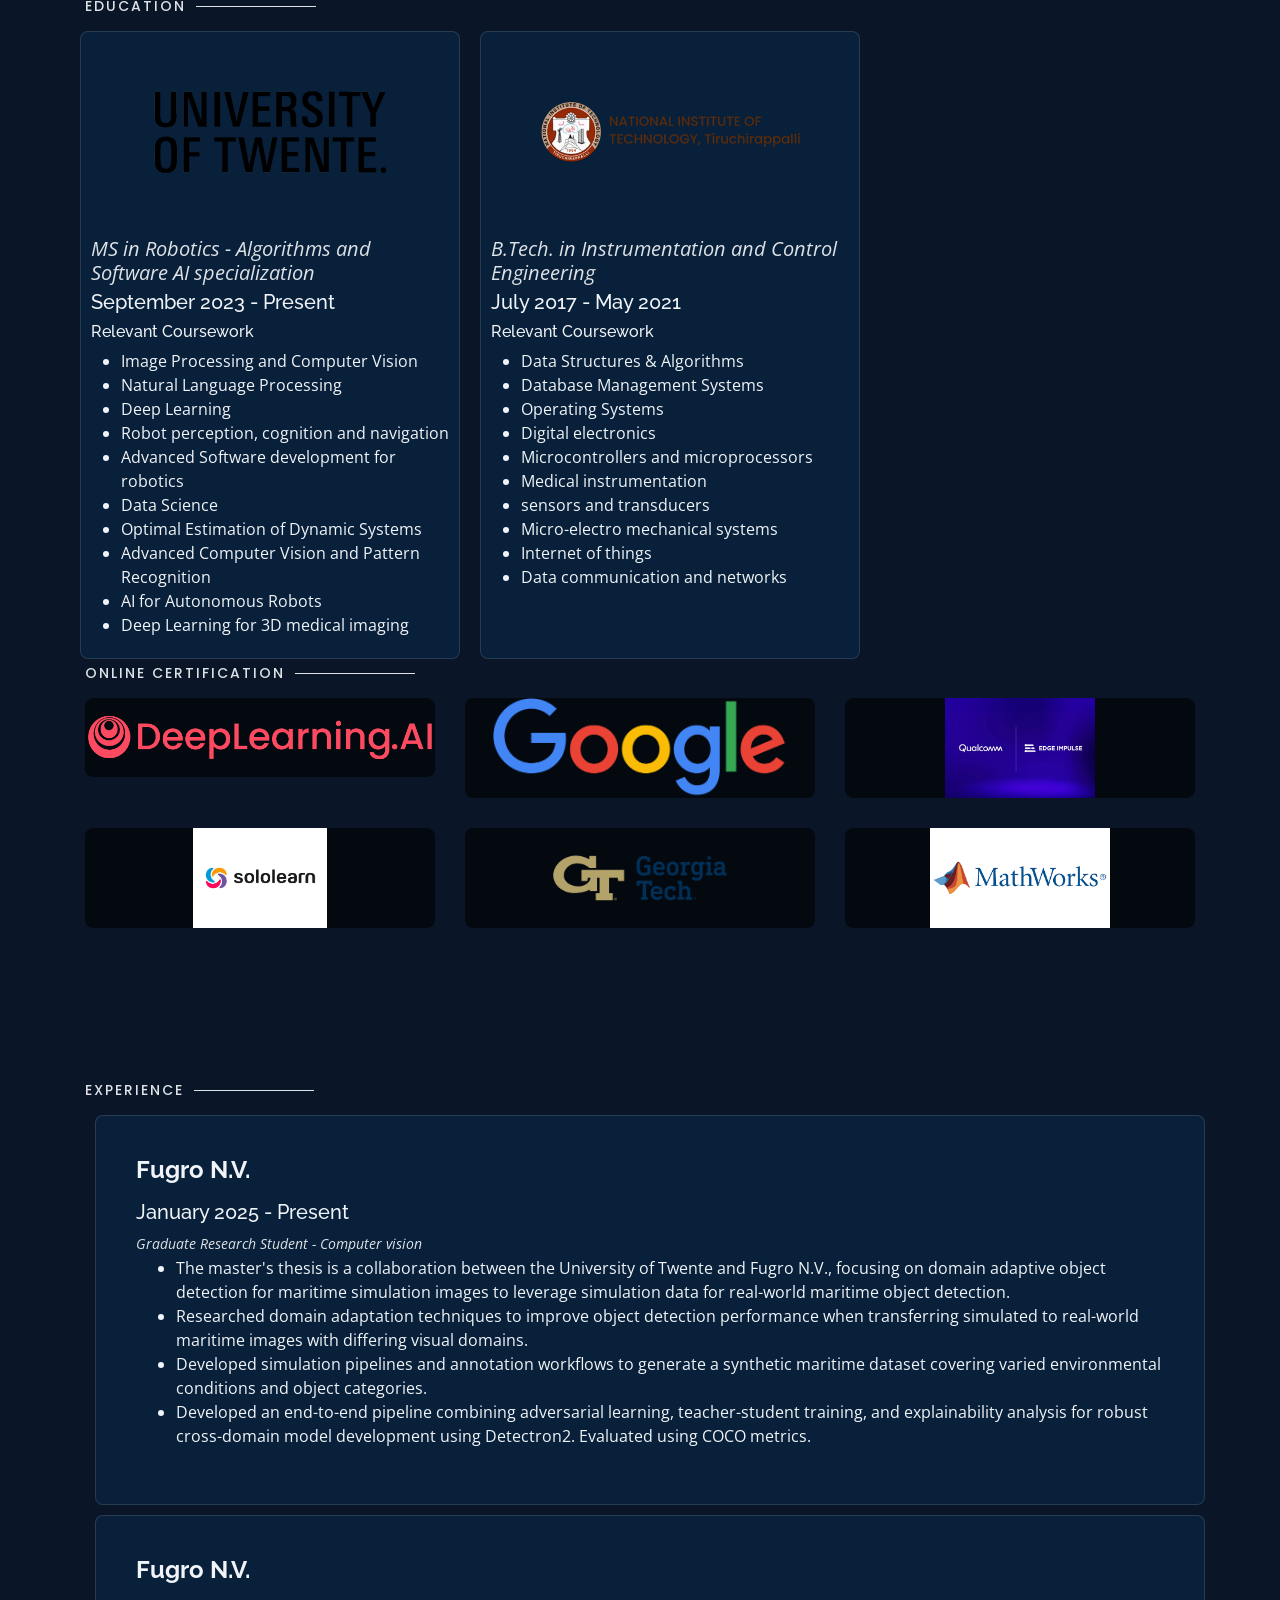
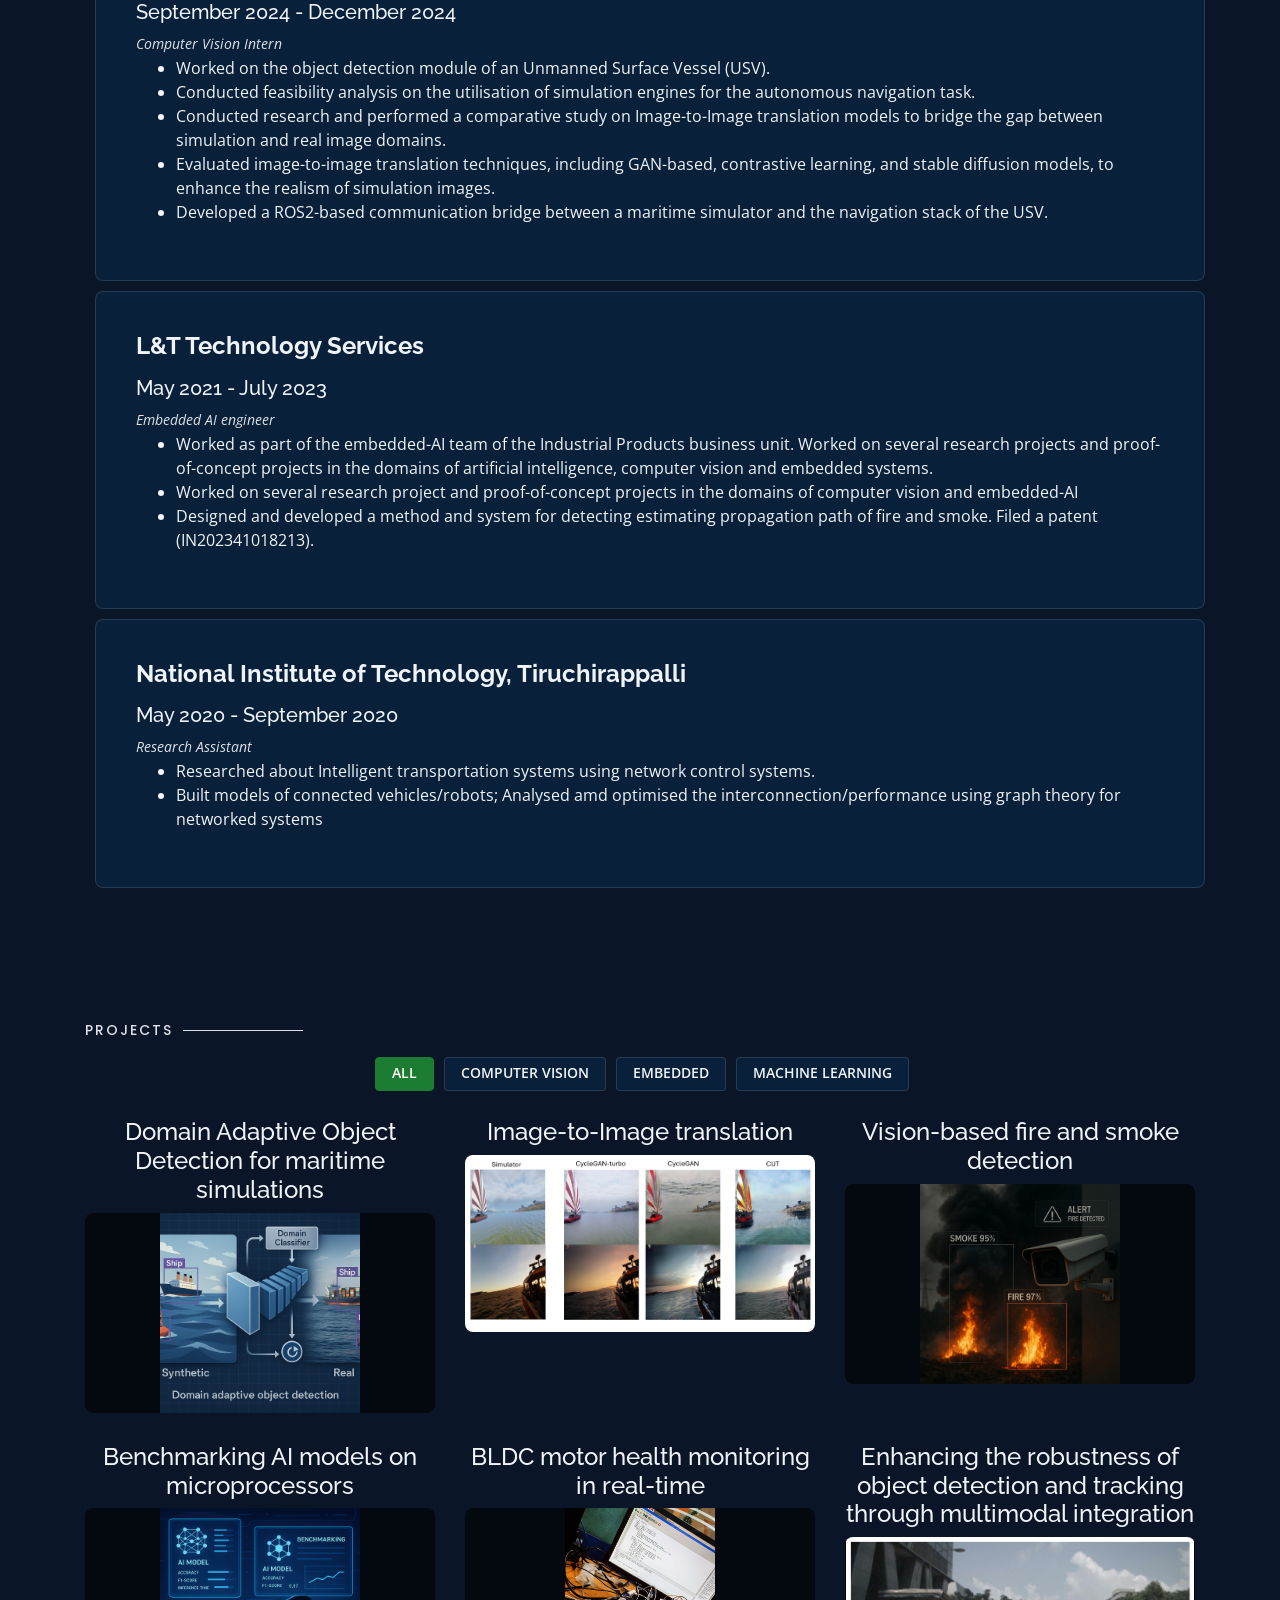
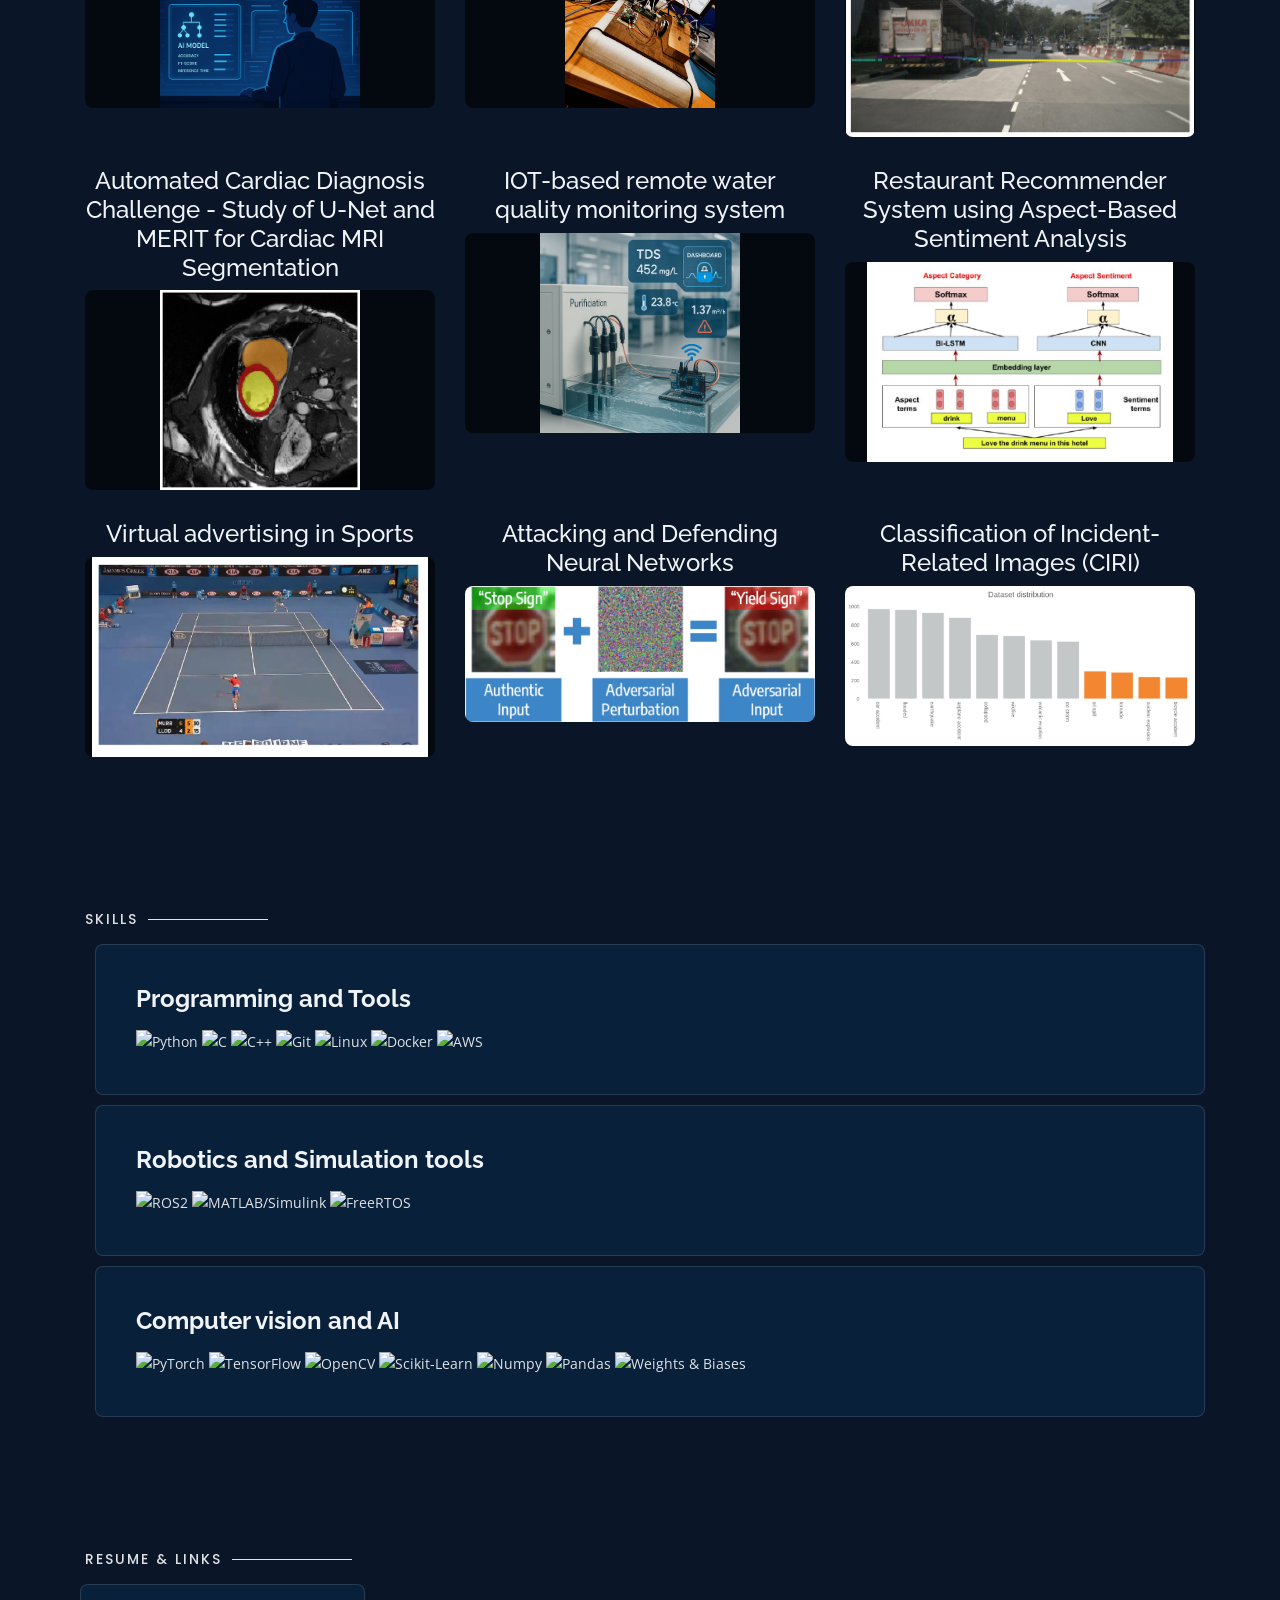
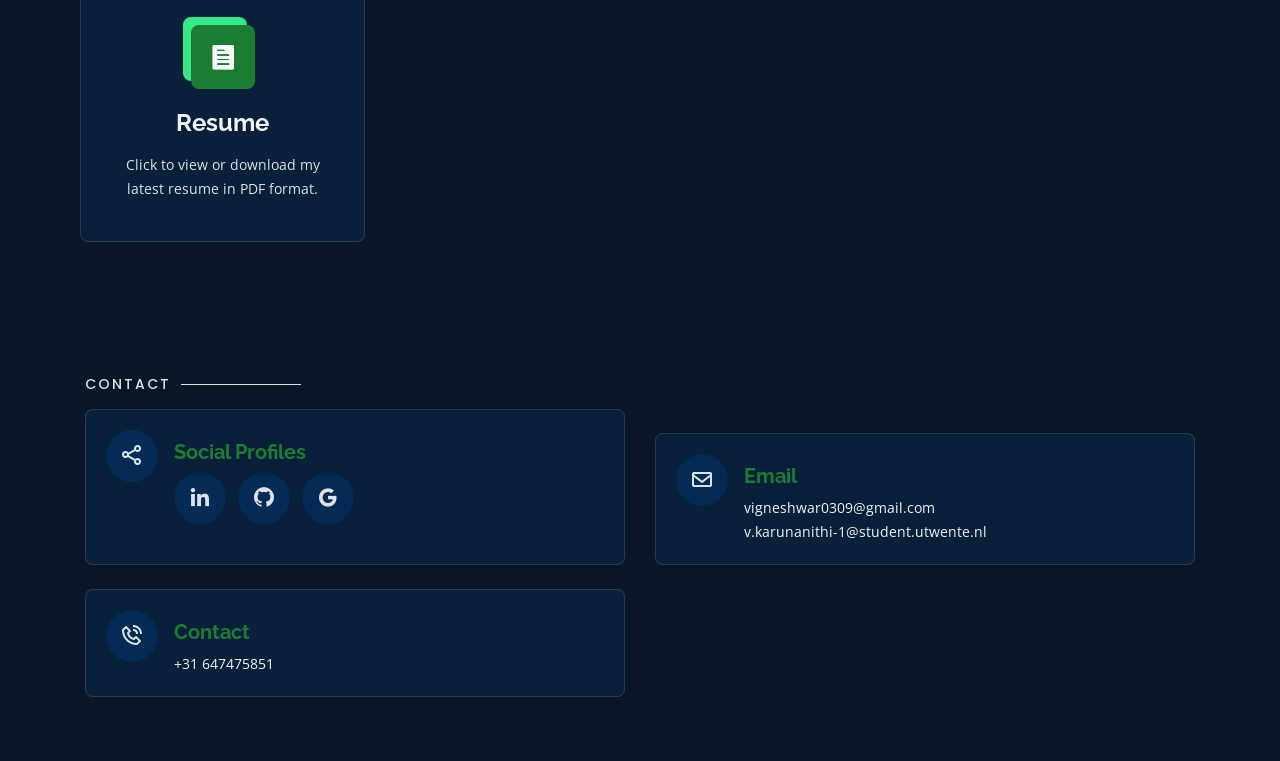
==== commit 34dbb64b: "Implement smooth scrolling, theme toggle, and scroll-spy functionality for single-page portfolio. Up" ====
--- a/index.html
+++ b/index.html
@@ -2,6 +2,14 @@
 <html lang="en">
 
 <head>
+  <script>
+    (function() {
+      try {
+        var t = localStorage.getItem('portfolio-theme');
+        document.documentElement.setAttribute('data-theme', t === 'light' ? 'light' : 'dark');
+      } catch (e) {}
+    })();
+  </script>
   <!-- Google Tag Manager -->
   <script>(function(w,d,s,l,i){w[l]=w[l]||[];w[l].push({'gtm.start':
   new Date().getTime(),event:'gtm.js'});var f=d.getElementsByTagName(s)[0],
@@ -58,38 +66,46 @@
   <noscript><iframe src="https://www.googletagmanager.com/ns.html?id=GTM-5BB8W2X"
   height="0" width="0" style="display:none;visibility:hidden"></iframe></noscript>
   <!-- End Google Tag Manager (noscript) -->
-  <!-- ======= Header ======= -->
-  <header id="header" class="header-tops">
-
+  <!-- ======= Header (fixed nav) ======= -->
+  <header id="header">
     <div class="container">
-
-      <h1><a href="index.html">Vigneshwar Karunanithi</a></h1>
-      <h2 style="color:#fff">I'm a <span class="typing" style="color:#12D640"></span></h2>
+      <h1><a href="#hero">Vigneshwar Karunanithi</a></h1>
       <nav class="nav-menu d-none d-lg-block">
         <ul>
-          <li class="active"><a href="#header"> <span>Home</span></a></li>
+          <li class="active"><a href="#hero"><span>Home</span></a></li>
           <li><a href="#about"><span>About</span></a></li>
-          <li><a href="#education"> <span>Education</span></a></li>
-          <li><a href="#experience"> <span>Experience</span></a></li>
-<!--          <li><a href="#projects"> <span>Projects</span></a></li>-->
-          <li><a href="#portfolio"> <span>Projects</span></a></li>
-          <li><a href="#skills"> <span>Skills</span></a></li>
-          <li><a href="https://drive.google.com/file/d/1w29zOkvmbuhvMzktbQwIJ1fN37iFcAyp/view?usp=sharing" target="_blank"> <span>Resume</span></a></li>
-          <!-- <li><a href="#links"> <span>Resume & Links</span></a></li> -->
-          <li><a href="#contacts"> <span>Contact</span></a></li>
-
+          <li><a href="#education"><span>Education</span></a></li>
+          <li><a href="#experience"><span>Experience</span></a></li>
+          <li><a href="#portfolio"><span>Projects</span></a></li>
+          <li><a href="#skills"><span>Skills</span></a></li>
+          <li><a href="https://drive.google.com/file/d/1w29zOkvmbuhvMzktbQwIJ1fN37iFcAyp/view?usp=sharing" target="_blank"><span>Resume</span></a></li>
+          <li><a href="#contacts"><span>Contact</span></a></li>
         </ul>
-      </nav><!-- .nav-menu -->
-
+      </nav>
+      <button type="button" class="theme-toggle" id="theme-toggle" aria-label="Toggle light/dark mode">
+        <i class="ri-moon-line icon-moon"></i>
+        <i class="ri-sun-line icon-sun"></i>
+      </button>
       <div class="social-links">
-          <a href="https://www.linkedin.com/in/vigneshwar-k/" target="_blank" class="linkedin"><i class="bx bxl-linkedin"></i></a>
-          <a href="https://github.com/Vigneshwar73" target="_blank" class="github"><i class="bx bxl-github"></i></a>
-          <a href="mailto:vigneshwar0309@gmail.com" target="_blank" class="google"><i class="bx bxl-google"></i></a>
-
-      </div>
-
-    </div>
-  </header><!-- End Header -->
+        <a href="https://www.linkedin.com/in/vigneshwar-k/" target="_blank" class="linkedin" aria-label="LinkedIn"><i class="bx bxl-linkedin"></i></a>
+        <a href="https://github.com/Vigneshwar73" target="_blank" class="github" aria-label="GitHub"><i class="bx bxl-github"></i></a>
+        <a href="mailto:vigneshwar0309@gmail.com" target="_blank" class="google" aria-label="Email"><i class="bx bxl-google"></i></a>
+      </div>
+    </div>
+  </header>
+
+  <!-- ======= Hero ======= -->
+  <section id="hero">
+    <div class="hero-inner">
+      <h1><a href="#hero">Vigneshwar Karunanithi</a></h1>
+      <p class="tagline">I'm a <span class="typing"></span></p>
+      <div class="social-links">
+        <a href="https://www.linkedin.com/in/vigneshwar-k/" target="_blank" class="linkedin"><i class="bx bxl-linkedin"></i></a>
+        <a href="https://github.com/Vigneshwar73" target="_blank" class="github"><i class="bx bxl-github"></i></a>
+        <a href="mailto:vigneshwar0309@gmail.com" target="_blank" class="google"><i class="bx bxl-google"></i></a>
+      </div>
+    </div>
+  </section>
 
   <!-- ======= About Section ======= -->
   <section id="about" class="about">
@@ -202,12 +218,11 @@
           <div class="row">
 
             <div class="col-md-4 mt-4 mt-md-0 icon-box" data-aos="fade-up" data-aos-delay="100" style="padding:0px 0px;padding-bottom: 5px;display: inline-block;">
-              <img src="assets/img/education/UT2.png" class="img-fluid same-size" alt="" style="background-color: #fff;">
-              <!-- <h4 style="text-align:left;"><a href="https://www.asu.edu/" target="_blank" style="color:#12d640">Arizona State University</a><br> </h4> -->
-              <p style="text-align:left;color:#fff;padding: 5px 10px;font-size: 1.25rem;"><em>MS in Robotics - Algorithms and Software AI specialization</em></p>
+              <img src="assets/img/education/UT2.png" class="img-fluid same-size edu-logo-bg" alt="">
+              <p style="text-align:left;padding: 5px 10px;font-size: 1.25rem;"><em>MS in Robotics - Algorithms and Software AI specialization</em></p>
               <h5 style="text-align:left;padding: 0px 10px;">September 2023 - Present</h5>
-              <h6 style="text-align:left;color:#fff;padding: 0px 10px;">Relevant Coursework</h6>
-              <ul style="text-align:left;color:#fff;">
+              <h6 style="text-align:left;padding: 0px 10px;">Relevant Coursework</h6>
+              <ul style="text-align:left;">
                 <li>Image Processing and Computer Vision</li>
                 <li>Natural Language Processing</li>
                 <li>Deep Learning</li>
@@ -221,11 +236,11 @@
               </ul>
             </div>
             <div class="col-md-4 mt-4 mt-md-0 icon-box" data-aos="fade-up" data-aos-delay="100" style="padding:0px 0px;padding-bottom: 5px;display: inline-block;">
-              <img src="assets/img/education/NITT.png" class="img-fluid same-size" alt="" style="background-color: #fff;">
-              <p style="text-align:left;color:#fff;padding: 5px 10px;font-size: 1.25rem;"><em>B.Tech. in Instrumentation and Control Engineering</em></p>
+              <img src="assets/img/education/NITT.png" class="img-fluid same-size edu-logo-bg" alt="">
+              <p style="text-align:left;padding: 5px 10px;font-size: 1.25rem;"><em>B.Tech. in Instrumentation and Control Engineering</em></p>
               <h5 style="text-align:left;padding: 0px 10px;">July 2017 - May 2021</h5>
-              <h6 style="text-align:left;color:#fff;padding: 0px 10px;">Relevant Coursework</h6>
-              <ul style="text-align:left;color:#fff;">
+              <h6 style="text-align:left;padding: 0px 10px;">Relevant Coursework</h6>
+              <ul style="text-align:left;">
                 <li>Data Structures &amp; Algorithms</li>
                 <li>Database Management Systems</li>
                 <li>Operating Systems</li>
@@ -344,9 +359,9 @@
       <div class="row">
           <div class="col-lg-12" data-aos="fade-up">
               <div class="col-md-12 mt-4 mt-md-0 icon-box" data-aos="fade-up" data-aos-delay="100">
-                <h4 style="text-align:left;"><a href="https://www.fugro.com/" style="color:#12d640">Fugro N.V.</a><br> </h4>
+                <h4 style="text-align:left;"><a href="https://www.fugro.com/">Fugro N.V.</a><br> </h4>
                 <h5 style="text-align:left;">January 2025 - Present</h5>
-                <p style="text-align:left;color:#fff"><em>Graduate Research Student - Computer vision </em></p>
+                <p style="text-align:left;"><em>Graduate Research Student - Computer vision </em></p>
                 <ul style="text-align:left;">
                   <li>The master's thesis is a collaboration between the University of Twente and Fugro N.V., focusing on domain adaptive object detection for maritime simulation images to leverage simulation data for real-world maritime object detection.</li>
                   <li>Researched domain adaptation techniques to improve object detection performance when transferring simulated to real-world maritime images with differing visual domains. </li>
@@ -355,9 +370,9 @@
                 </ul>
               </div>
               <div class="col-md-12 mt-4 mt-md-0 icon-box" data-aos="fade-up" data-aos-delay="100">
-                <h4 style="text-align:left;"><a href="https://www.fugro.com/" style="color:#12d640">Fugro N.V.</a><br> </h4>
+                <h4 style="text-align:left;"><a href="https://www.fugro.com/">Fugro N.V.</a><br> </h4>
                 <h5 style="text-align:left;">September 2024 - December 2024</h5>
-                <p style="text-align:left;color:#fff"><em>Computer Vision Intern</em></p>
+                <p style="text-align:left;"><em>Computer Vision Intern</em></p>
                 <ul style="text-align:left;">
                   <li>Worked on the object detection module of an Unmanned Surface Vessel (USV).</li>
                   <li>Conducted feasibility analysis on the utilisation of simulation engines for the autonomous navigation task.</li>
@@ -367,9 +382,9 @@
                 </ul>
               </div>
               <div class="col-md-12 mt-4 mt-md-0 icon-box" data-aos="fade-up" data-aos-delay="100">
-                <h4 style="text-align:left;"><a href="https://www.ltts.com/" style="color:#12d640">L&amp;T Technology Services</a><br> </h4>
+                <h4 style="text-align:left;"><a href="https://www.ltts.com/">L&amp;T Technology Services</a><br> </h4>
                 <h5 style="text-align:left;">May 2021 - July 2023</h5>
-                <p style="text-align:left;color:#fff"><em>Embedded AI engineer</em></p>
+                <p style="text-align:left;"><em>Embedded AI engineer</em></p>
                 <ul style="text-align:left;">
                   <li>Worked as part of the embedded-AI team of the Industrial Products business unit. Worked on several research projects and proof-of-concept projects in the domains of artificial intelligence, computer vision and embedded systems.</li>
                   <li>Worked on several research project and proof-of-concept projects in the domains of computer vision and embedded-AI</li>
@@ -377,9 +392,9 @@
                 </ul>
               </div>
               <div class="col-md-12 mt-4 mt-md-0 icon-box" data-aos="fade-up" data-aos-delay="100">
-                <h4 style="text-align:left;"><a href="https://www.nitt.edu/" target="_blank" style="color:#12d640">National Institute of Technology, Tiruchirappalli</a><br> </h4>
+                <h4 style="text-align:left;"><a href="https://www.nitt.edu/" target="_blank">National Institute of Technology, Tiruchirappalli</a><br> </h4>
                 <h5 style="text-align:left;">May 2020 - September 2020</h5>
-                <p style="text-align:left;color:#fff"><em>Research Assistant</em></p>
+                <p style="text-align:left;"><em>Research Assistant</em></p>
                 <ul style="text-align:left;">
                   <li>Researched about Intelligent transportation systems using network control systems. </li>
                   <li>Built models of connected vehicles/robots; Analysed amd optimised the interconnection/performance using graph theory for networked systems</li>
@@ -697,8 +712,8 @@
       </div>
       <div class="row">
         <div class="col-lg-12" data-aos="fade-up">
-          <div class="col-md-12 mt-4 mt-md-0 icon-box" data-aos="fade-up" data-aos-delay="100" style="background:#fff">
-            <h4 style="text-align:left;color:#09203a">Programming and Tools</h4>
+          <div class="col-md-12 mt-4 mt-md-0 icon-box" data-aos="fade-up" data-aos-delay="100">
+            <h4 style="text-align:left;">Programming and Tools</h4>
               <p style="text-align:left;">
                 <img src="https://www.vectorlogo.zone/logos/python/python-horizontal.svg" alt="Python" height="50">
                 <img src="https://upload.wikimedia.org/wikipedia/commons/1/18/C_Programming_Language.svg" alt="C" height="50">
@@ -709,16 +724,16 @@
                 <img src="https://www.vectorlogo.zone/logos/amazon_aws/amazon_aws-ar21.svg" alt="AWS" height="50">
               </p>
             </div>
-            <div class="col-md-12 mt-4 mt-md-0 icon-box" data-aos="lefade-up" data-aos-delay="100" style="background:#fff">
-              <h4 style="text-align:left;color:#09203a">Robotics and Simulation tools</h4>
+            <div class="col-md-12 mt-4 mt-md-0 icon-box" data-aos="lefade-up" data-aos-delay="100">
+              <h4 style="text-align:left;">Robotics and Simulation tools</h4>
                 <p style="text-align:left;">
                   <img src="https://www.vectorlogo.zone/logos/ros/ros-ar21.svg" alt="ROS2" height="50">
                   <img src="https://upload.wikimedia.org/wikipedia/commons/2/21/Matlab_Logo.png" alt="MATLAB/Simulink" height="50">
                   <img src="https://www.freertos.org/img/FreeRTOS-html5-logo.svg" alt="FreeRTOS" height="50">
                 </p>
           </div>
-          <div class="col-md-12 mt-4 mt-md-0 icon-box" data-aos="lefade-up" data-aos-delay="100" style="background:#fff">
-              <h4 style="text-align:left;color:#09203a">Computer vision and AI</h4>
+          <div class="col-md-12 mt-4 mt-md-0 icon-box" data-aos="lefade-up" data-aos-delay="100">
+              <h4 style="text-align:left;">Computer vision and AI</h4>
                 <p style="text-align:left;">
                   <img src="https://upload.wikimedia.org/wikipedia/commons/9/96/Pytorch_logo.png" alt="PyTorch" height="50">
                   <img src="https://www.vectorlogo.zone/logos/tensorflow/tensorflow-icon.svg" alt="TensorFlow" height="50">
@@ -753,7 +768,7 @@
         <h4 class="title">
           <a href="assets/file/resume.pdf" target="_blank" download>Resume</a>
         </h4>
-        <p class="description" style="color:#fff;">
+        <p class="description">
           Click to view or download my latest resume in PDF format.
         </p>
       </div>
--- a/assets/css/style.css
+++ b/assets/css/style.css
@@ -0,0 +1,1218 @@
+/**
+* Single-page portfolio with light/dark mode
+* Scrollable layout, theme-aware
+*/
+
+/*--------------------------------------------------------------
+# Theme variables (light / dark)
+--------------------------------------------------------------*/
+:root,
+[data-theme="dark"] {
+  --bg: #0a1628;
+  --bg-card: #09203a;
+  --bg-card-hover: #042b56;
+  --text: #f0f4f8;
+  --text-muted: #dee2e6;
+  --accent: #12d640;
+  --accent-soft: #1c7d32;
+  --accent-hover: #35e888;
+  --border: rgba(255, 255, 255, 0.12);
+  --overlay: rgba(0, 0, 0, 0.6);
+  --header-bg: rgba(9, 32, 58, 0.97);
+  --shadow: 0 4px 20px rgba(0, 0, 0, 0.3);
+}
+
+[data-theme="light"] {
+  --bg: #f0f4f8;
+  --bg-card: #ffffff;
+  --bg-card-hover: #e8eef4;
+  --text: #1a2332;
+  --text-muted: #4a5568;
+  --accent: #0d8f33;
+  --accent-soft: #0d8f33;
+  --accent-hover: #0a6b26;
+  --border: rgba(0, 0, 0, 0.08);
+  --overlay: rgba(0, 0, 0, 0.4);
+  --header-bg: rgba(255, 255, 255, 0.97);
+  --shadow: 0 4px 20px rgba(0, 0, 0, 0.08);
+}
+
+/*--------------------------------------------------------------
+# General
+--------------------------------------------------------------*/
+html {
+  scroll-behavior: smooth;
+}
+
+body {
+  font-family: "Open Sans", sans-serif;
+  color: var(--text);
+  position: relative;
+  background: var(--bg);
+  transition: background-color 0.35s ease, color 0.25s ease;
+}
+
+a {
+  color: var(--accent);
+}
+
+a:hover {
+  color: var(--accent-hover);
+  text-decoration: none;
+}
+
+h1, h2, h3, h4, h5, h6 {
+  font-family: "Raleway", sans-serif;
+}
+
+/*--------------------------------------------------------------
+# Theme toggle
+--------------------------------------------------------------*/
+.theme-toggle {
+  display: flex;
+  align-items: center;
+  justify-content: center;
+  width: 40px;
+  height: 40px;
+  margin-right: 8px;
+  border: none;
+  border-radius: 50%;
+  background: rgba(255, 255, 255, 0.1);
+  color: var(--text);
+  cursor: pointer;
+  transition: background 0.25s ease, color 0.25s ease;
+}
+
+[data-theme="light"] .theme-toggle {
+  background: rgba(0, 0, 0, 0.06);
+  color: var(--text);
+}
+
+.theme-toggle:hover {
+  background: var(--accent-soft);
+  color: #fff;
+}
+
+.theme-toggle .icon-sun,
+.theme-toggle .icon-moon {
+  display: none;
+  font-size: 1.25rem;
+}
+
+[data-theme="dark"] .theme-toggle .icon-moon,
+[data-theme="light"] .theme-toggle .icon-sun {
+  display: inline-block;
+}
+
+/* Resume & description text */
+.resume .description,
+#resume .description {
+  color: var(--text-muted);
+}
+
+/*--------------------------------------------------------------
+# Header (fixed, compact – scrollable single page)
+--------------------------------------------------------------*/
+#header {
+  position: fixed;
+  top: 0;
+  left: 0;
+  right: 0;
+  height: 72px;
+  z-index: 997;
+  background: var(--header-bg);
+  backdrop-filter: saturate(180%) blur(12px);
+  -webkit-backdrop-filter: saturate(180%) blur(12px);
+  box-shadow: var(--shadow);
+  transition: background-color 0.35s ease, box-shadow 0.35s ease;
+}
+
+#header .container {
+  display: flex;
+  align-items: center;
+  height: 100%;
+}
+
+#header h1 {
+  font-size: 1.5rem;
+  margin: 0;
+  padding: 0;
+  line-height: 1;
+  font-weight: 700;
+  font-family: "Poppins", sans-serif;
+}
+
+#header h1 a,
+#header h1 a:hover {
+  color: var(--text);
+  line-height: 1;
+  display: inline-block;
+  transition: color 0.25s ease;
+}
+
+#header .header-tagline,
+#header .header-hero-social {
+  display: none;
+}
+
+#header .nav-menu {
+  margin: 0 0 0 auto;
+}
+
+#header .social-links {
+  margin-top: 0;
+  margin-left: 8px;
+  display: flex;
+  align-items: center;
+}
+
+#header .social-links a {
+  font-size: 1rem;
+  display: flex;
+  justify-content: center;
+  align-items: center;
+  background: rgba(255, 255, 255, 0.1);
+  color: var(--text);
+  line-height: 1;
+  margin-right: 0;
+  border-radius: 50%;
+  width: 38px;
+  height: 38px;
+  transition: background 0.25s ease, color 0.25s ease;
+}
+
+[data-theme="light"] #header .social-links a {
+  background: rgba(0, 0, 0, 0.06);
+}
+
+#header .social-links a:hover {
+  background: var(--accent-soft);
+  color: #fff;
+}
+
+@media (max-width: 992px) {
+  #header {
+    height: 64px;
+  }
+  #header h1 {
+    font-size: 1.25rem;
+  }
+}
+
+/*--------------------------------------------------------------
+# Navigation Menu
+--------------------------------------------------------------*/
+/* Desktop Navigation */
+.nav-menu {
+  margin-top: 35px;
+}
+
+.nav-menu ul {
+  display: flex;
+  margin: 0;
+  padding: 0;
+  list-style: none;
+}
+
+.nav-menu li + li {
+  margin-left: 30px;
+}
+
+.nav-menu a {
+  display: block;
+  position: relative;
+  color: var(--text);
+  font-size: 0.95rem;
+  font-family: "Poppins", sans-serif;
+  font-weight: 400;
+  transition: color 0.25s ease;
+}
+
+.nav-menu a:before {
+  content: "";
+  position: absolute;
+  width: 0;
+  height: 2px;
+  bottom: -4px;
+  left: 0;
+  background-color: var(--accent);
+  visibility: hidden;
+  transition: all 0.3s ease-in-out 0s;
+}
+
+.nav-menu a:hover:before,
+.nav-menu li:hover > a:before,
+.nav-menu .active > a:before {
+  visibility: visible;
+  width: 25px;
+}
+
+.nav-menu a:hover,
+.nav-menu .active > a,
+.nav-menu li:hover > a {
+  color: var(--accent);
+  text-decoration: none;
+}
+
+/* Mobile Navigation */
+.mobile-nav-toggle {
+  position: fixed;
+  right: 15px;
+  top: 15px;
+  z-index: 9998;
+  border: 0;
+  background: none;
+  font-size: 24px;
+  transition: all 0.4s;
+  outline: none !important;
+  line-height: 1;
+  cursor: pointer;
+  text-align: right;
+}
+
+.mobile-nav-toggle i {
+  color: var(--text);
+}
+
+.mobile-nav {
+  position: fixed;
+  top: 55px;
+  right: 15px;
+  bottom: 15px;
+  left: 15px;
+  z-index: 9999;
+  overflow-y: auto;
+  background: var(--bg-card);
+  transition: ease-in-out 0s;
+  opacity: 0;
+  visibility: hidden;
+  border-radius: 10px;
+  padding: 10px 0;
+  border: 2px solid var(--border);
+}
+
+.mobile-nav * {
+  margin: 0;
+  padding: 0;
+  list-style: none;
+}
+
+.mobile-nav a {
+  display: block;
+  position: relative;
+  color: var(--text);
+  padding: 10px 20px;
+  font-weight: 500;
+  outline: none;
+}
+
+.mobile-nav a:hover, .mobile-nav .active > a, .mobile-nav li:hover > a {
+  color: var(--accent);
+  text-decoration: none;
+}
+
+.mobile-nav-overly {
+  width: 100%;
+  height: 100%;
+  z-index: 9997;
+  top: 0;
+  left: 0;
+  position: fixed;
+  background: rgba(9, 9, 9, 0.6);
+  overflow: hidden;
+  display: none;
+  transition: ease-in-out 0s;
+}
+
+.mobile-nav-active {
+  overflow: hidden;
+}
+
+.mobile-nav-active .mobile-nav {
+  opacity: 1;
+  visibility: visible;
+}
+
+.mobile-nav-active .mobile-nav-toggle i {
+  color: var(--text);
+}
+
+
+/*--------------------------------------------------------------
+# Hero (first fold)
+--------------------------------------------------------------*/
+#hero {
+  min-height: 100vh;
+  display: flex;
+  align-items: center;
+  justify-content: center;
+  text-align: center;
+  padding: 6rem 1.5rem 4rem;
+}
+
+#hero .hero-inner h1 {
+  font-size: clamp(2.25rem, 5vw, 3.5rem);
+  font-weight: 700;
+  margin: 0 0 0.75rem;
+  color: var(--text);
+  font-family: "Poppins", sans-serif;
+}
+
+#hero .hero-inner h1 a {
+  color: inherit;
+}
+
+#hero .hero-inner .tagline {
+  font-size: clamp(1.1rem, 2.5vw, 1.5rem);
+  color: var(--text-muted);
+  margin: 0 0 2rem;
+}
+
+#hero .hero-inner .tagline .typing {
+  color: var(--accent);
+  border-bottom: 2px solid var(--accent-soft);
+  padding-bottom: 4px;
+}
+
+#hero .hero-inner .social-links {
+  display: flex;
+  justify-content: center;
+  gap: 0.5rem;
+  margin-top: 1.5rem;
+}
+
+#hero .hero-inner .social-links a {
+  display: flex;
+  align-items: center;
+  justify-content: center;
+  width: 44px;
+  height: 44px;
+  border-radius: 50%;
+  background: var(--bg-card);
+  color: var(--text);
+  transition: background 0.25s ease, color 0.25s ease;
+}
+
+#hero .hero-inner .social-links a:hover {
+  background: var(--accent-soft);
+  color: #fff;
+}
+
+/*--------------------------------------------------------------
+# Sections General (scrollable single page)
+--------------------------------------------------------------*/
+section {
+  position: relative;
+  width: 100%;
+  padding: 4rem 0;
+  z-index: 1;
+  scroll-margin-top: 80px;
+}
+
+#hero {
+  scroll-margin-top: 0;
+}
+
+section .container {
+  background: transparent;
+  padding: 0 15px;
+  max-width: 1140px;
+  margin: 0 auto;
+}
+
+.section-title h2 {
+  font-size: 14px;
+  font-weight: 500;
+  padding: 0;
+  line-height: 1px;
+  margin: 0 0 20px 0;
+  letter-spacing: 2px;
+  text-transform: uppercase;
+  color: var(--text-muted);
+  font-family: "Poppins", sans-serif;
+}
+
+.section-title h2::after {
+  content: "";
+  width: 120px;
+  height: 1px;
+  display: inline-block;
+  background: var(--text-muted);
+  margin: 4px 10px;
+}
+
+.section-title p {
+  margin: 0;
+  margin: -15px 0 15px 0;
+  font-size: 36px;
+  font-weight: 700;
+  text-transform: uppercase;
+  font-family: "Poppins", sans-serif;
+  color: var(--text);
+}
+
+/*--------------------------------------------------------------
+# About
+--------------------------------------------------------------*/
+.about-me .content h3 {
+  font-weight: 700;
+  font-size: 26px;
+  color: #1c7d32;
+}
+
+.about-me .content ul {
+  list-style: none;
+  padding: 0;
+}
+
+.about-me .content ul li {
+  padding-bottom: 10px;
+}
+
+.about-me .content ul i {
+  font-size: 20px;
+  padding-right: 2px;
+  color: var(--accent-soft);
+}
+
+.about-me .content p:last-child {
+  margin-bottom: 0;
+}
+
+/*--------------------------------------------------------------
+# Counts
+--------------------------------------------------------------*/
+.counts {
+  padding: 70px 0 60px;
+}
+
+.counts .count-box {
+  padding: 30px 30px 25px 30px;
+  width: 100%;
+  position: relative;
+  text-align: center;
+  background: rgba(255, 255, 255, 0.08);
+}
+
+.counts .count-box i {
+  position: absolute;
+  top: -25px;
+  left: 50%;
+  transform: translateX(-50%);
+  font-size: 24px;
+  background: rgba(255, 255, 255, 0.1);
+  padding: 12px;
+  color: #1c7d32;
+  border-radius: 50px;
+}
+
+.counts .count-box span {
+  font-size: 36px;
+  display: block;
+  font-weight: 600;
+  color: #fff;
+}
+
+.counts .count-box p {
+  padding: 0;
+  margin: 0;
+  font-family: "Raleway", sans-serif;
+  font-size: 14px;
+}
+
+/*--------------------------------------------------------------
+# Skills
+--------------------------------------------------------------*/
+.skills .progress {
+  height: 50px;
+  display: block;
+  background: none;
+}
+
+.skills .progress .skill {
+  padding: 0;
+  margin: 0 0 6px 0;
+  text-transform: uppercase;
+  display: block;
+  font-weight: 600;
+  font-family: "Poppins", sans-serif;
+  color: #fff;
+}
+
+.skills .progress .skill .val {
+  float: right;
+  font-style: normal;
+}
+
+.skills .progress-bar-wrap {
+  background: rgba(255, 255, 255, 0.15);
+}
+
+.skills .progress-bar {
+  width: 1px;
+  height: 10px;
+  transition: .9s;
+  background-color: #1c7d32;
+}
+
+/*--------------------------------------------------------------
+# Interests
+--------------------------------------------------------------*/
+.interests .icon-box {
+  display: flex;
+  align-items: center;
+  padding: 20px;
+  background: var(--bg-card);
+  transition: ease-in-out 0.3s;
+  border-radius: 8px;
+  border: 1px solid var(--border);
+}
+
+.interests .icon-box i {
+  font-size: 32px;
+  padding-right: 10px;
+  line-height: 1;
+}
+
+.interests .icon-box h3 {
+  font-weight: 700;
+  margin: 0;
+  padding: 0;
+  line-height: 1;
+  font-size: 16px;
+  color: var(--text);
+}
+
+.interests .icon-box:hover {
+  background: var(--bg-card-hover);
+}
+
+/*--------------------------------------------------------------
+# Testimonials
+--------------------------------------------------------------*/
+.testimonials .testimonial-item {
+  box-sizing: content-box;
+  min-height: 320px;
+}
+
+.testimonials .testimonial-item .testimonial-img {
+  width: 90px;
+  border-radius: 50%;
+  margin: -40px 0 0 40px;
+  position: relative;
+  z-index: 2;
+  border: 6px solid rgba(255, 255, 255, 0.12);
+}
+
+.testimonials .testimonial-item h3 {
+  font-size: 18px;
+  font-weight: bold;
+  margin: 10px 0 5px 45px;
+  color: #fff;
+}
+
+.testimonials .testimonial-item h4 {
+  font-size: 14px;
+  color: #999;
+  margin: 0 0 0 45px;
+}
+
+.testimonials .testimonial-item .quote-icon-left, .testimonials .testimonial-item .quote-icon-right {
+  color: rgba(255, 255, 255, 0.25);
+  font-size: 26px;
+}
+
+.testimonials .testimonial-item .quote-icon-left {
+  display: inline-block;
+  left: -5px;
+  position: relative;
+}
+
+.testimonials .testimonial-item .quote-icon-right {
+  display: inline-block;
+  right: -5px;
+  position: relative;
+  top: 10px;
+}
+
+.testimonials .testimonial-item p {
+  font-style: italic;
+  margin: 0 15px 0 15px;
+  padding: 20px 20px 60px 20px;
+  background: rgba(255, 255, 255, 0.1);
+  position: relative;
+  border-radius: 6px;
+  position: relative;
+  z-index: 1;
+}
+
+.cert-logo {
+  max-height: 100px;     /* Set the desired uniform height */
+  width: auto;           /* Maintain aspect ratio */
+  object-fit: contain;   /* Prevent stretching */
+  display: block;
+  margin: 0 auto;        /* Optional: Center align */
+}
+
+.proj-logo {
+  max-height: 200px;     /* Set the desired uniform height */
+  width: auto;           /* Maintain aspect ratio */
+  object-fit: contain;   /* Prevent stretching */
+  display: block;
+  margin: 0 auto;        /* Optional: Center align */
+}
+
+.testimonials .owl-nav, .testimonials .owl-dots {
+  margin-top: 5px;
+  text-align: center;
+}
+
+.testimonials .owl-dot {
+  display: inline-block;
+  margin: 0 5px;
+  width: 12px;
+  height: 12px;
+  border-radius: 50%;
+  background-color: rgba(255, 255, 255, 0.3) !important;
+}
+
+.testimonials .owl-dot.active {
+  background-color: #1c7d32 !important;
+}
+
+@media (max-width: 767px) {
+  .testimonials {
+    margin: 30px 10px;
+  }
+}
+
+.same-size {
+  width: 300px;
+  height: 200px;
+  object-fit: contain;
+}
+
+.edu-logo-bg {
+  background-color: var(--bg-card);
+  border-radius: 8px;
+}
+
+
+/*--------------------------------------------------------------
+# Resume
+--------------------------------------------------------------*/
+.resume .resume-title {
+  font-size: 26px;
+  font-weight: 700;
+  margin-top: 20px;
+  margin-bottom: 20px;
+  color: #fff;
+}
+
+.resume .resume-item {
+  padding: 0 0 20px 20px;
+  margin-top: -2px;
+  border-left: 2px solid rgba(255, 255, 255, 0.2);
+  position: relative;
+}
+
+.resume .resume-item h4 {
+  line-height: 18px;
+  font-size: 18px;
+  font-weight: 600;
+  text-transform: uppercase;
+  font-family: "Poppins", sans-serif;
+  color: #1c7d32;
+  margin-bottom: 10px;
+}
+
+.resume .resume-item h5 {
+  font-size: 16px;
+  background: rgba(255, 255, 255, 0.15);
+  padding: 5px 15px;
+  display: inline-block;
+  font-weight: 600;
+  margin-bottom: 10px;
+}
+
+.resume .resume-item ul {
+  padding-left: 20px;
+}
+
+.resume .resume-item ul li {
+  padding-bottom: 10px;
+}
+
+.resume .resume-item:last-child {
+  padding-bottom: 0;
+}
+
+.resume .resume-item::before {
+  content: "";
+  position: absolute;
+  width: 16px;
+  height: 16px;
+  border-radius: 50px;
+  left: -9px;
+  top: 0;
+  background: #9e7f25;
+  border: 2px solid #9e7f25;
+}
+
+/*--------------------------------------------------------------
+# Services
+--------------------------------------------------------------*/
+.services .icon-box {
+  text-align: center;
+  background: var(--bg-card);
+  padding: 40px 40px;
+  transition: all ease-in-out 0.3s;
+  margin: 10px;
+  border-radius: 8px;
+  border: 1px solid var(--border);
+}
+
+.services .icon-box .icon {
+  margin: 0 auto;
+  width: 64px;
+  height: 64px;
+  background: var(--accent-soft);
+  border-radius: 8px;
+  transition: all .3s ease-out 0s;
+  display: flex;
+  align-items: center;
+  justify-content: center;
+  margin-bottom: 20px;
+  transform-style: preserve-3d;
+}
+
+.services .icon-box .icon i {
+  color: #fff;
+  font-size: 28px;
+}
+
+.services .icon-box .icon::before {
+  position: absolute;
+  content: '';
+  left: -8px;
+  top: -8px;
+  height: 100%;
+  width: 100%;
+  background: var(--accent-hover);
+  border-radius: 8px;
+  transition: all .3s ease-out 0s;
+  transform: translateZ(-1px);
+}
+
+.services .icon-box h4 {
+  font-weight: 700;
+  margin-bottom: 15px;
+  font-size: 24px;
+}
+
+.services .icon-box h4 a {
+  color: var(--text);
+}
+
+.services .icon-box p {
+  line-height: 24px;
+  font-size: 14px;
+  margin-bottom: 0;
+  color: var(--text-muted);
+}
+
+.services .icon-box:hover {
+  background: var(--bg-card-hover);
+  border-color: var(--accent-soft);
+}
+
+.services .icon-box:hover .icon {
+  background: var(--text);
+}
+
+.services .icon-box:hover .icon i {
+  color: var(--accent);
+}
+
+.services .icon-box:hover .icon::before {
+  background: var(--accent-hover);
+}
+
+.services .icon-box:hover h4 a,
+.services .icon-box:hover p {
+  color: var(--accent);
+}
+
+/*--------------------------------------------------------------
+# Portfolio
+--------------------------------------------------------------*/
+.portfolio .portfolio-item {
+  margin-bottom: 30px;
+}
+
+.portfolio #portfolio-flters {
+  padding: 0;
+  margin: 0 auto 15px auto;
+  list-style: none;
+  text-align: center;
+  border-radius: 50px;
+  padding: 2px 15px;
+}
+
+.portfolio #portfolio-flters li {
+  cursor: pointer;
+  display: inline-block;
+  padding: 8px 16px 10px 16px;
+  font-size: 14px;
+  font-weight: 600;
+  line-height: 1;
+  text-transform: uppercase;
+  color: var(--text);
+  background: var(--bg-card);
+  margin: 0 3px 10px 3px;
+  transition: all 0.3s ease-in-out;
+  border-radius: 4px;
+  border: 1px solid var(--border);
+}
+
+.portfolio #portfolio-flters li:hover,
+.portfolio #portfolio-flters li.filter-active {
+  background: var(--accent-soft);
+  color: #fff;
+  border-color: var(--accent-soft);
+}
+
+.portfolio #portfolio-flters li:last-child {
+  margin-right: 0;
+}
+
+.portfolio .portfolio-wrap {
+  transition: 0.3s;
+  position: relative;
+  overflow: hidden;
+  z-index: 1;
+  background: var(--overlay);
+  border-radius: 8px;
+}
+
+.portfolio .portfolio-wrap::before {
+  content: "";
+  background: var(--overlay);
+  position: absolute;
+  left: 30px;
+  right: 30px;
+  top: 30px;
+  bottom: 30px;
+  transition: all ease-in-out 0.3s;
+  z-index: 2;
+  opacity: 0;
+}
+
+.portfolio .portfolio-wrap .portfolio-info {
+  opacity: 0;
+  position: absolute;
+  top: 0;
+  left: 0;
+  right: 0;
+  bottom: 0;
+  text-align: center;
+  z-index: 3;
+  transition: all ease-in-out 0.3s;
+  display: flex;
+  flex-direction: column;
+  justify-content: center;
+  align-items: center;
+}
+
+.portfolio .portfolio-wrap .portfolio-info::before {
+  display: block;
+  content: "";
+  width: 48px;
+  height: 48px;
+  position: absolute;
+  top: 35px;
+  left: 35px;
+  border-top: 3px solid #fff;
+  border-left: 3px solid #fff;
+  transition: all 0.5s ease 0s;
+  z-index: 9994;
+}
+
+.portfolio .portfolio-wrap .portfolio-info::after {
+  display: block;
+  content: "";
+  width: 48px;
+  height: 48px;
+  position: absolute;
+  bottom: 35px;
+  right: 35px;
+  border-bottom: 3px solid #fff;
+  border-right: 3px solid #fff;
+  transition: all 0.5s ease 0s;
+  z-index: 9994;
+}
+
+.portfolio .portfolio-wrap .portfolio-info h4 {
+  font-size: 20px;
+  color: #fff;
+  font-weight: 600;
+}
+
+.portfolio .portfolio-wrap .portfolio-info p {
+  color: #ffffff;
+  font-size: 14px;
+  text-transform: uppercase;
+  padding: 0;
+  margin: 0;
+}
+
+.portfolio .portfolio-wrap .portfolio-links {
+  text-align: center;
+  z-index: 4;
+}
+
+.portfolio .portfolio-wrap .portfolio-links a {
+  color: #fff;
+  margin: 0 2px;
+  font-size: 28px;
+  display: inline-block;
+  transition: 0.3s;
+}
+
+.portfolio .portfolio-wrap .portfolio-links a:hover {
+  color: #63eda3;
+}
+
+.portfolio .portfolio-wrap:hover::before {
+  top: 0;
+  left: 0;
+  right: 0;
+  bottom: 0;
+  opacity: 1;
+}
+
+.portfolio .portfolio-wrap:hover .portfolio-info {
+  opacity: 1;
+}
+
+.portfolio .portfolio-wrap:hover .portfolio-info::before {
+  top: 15px;
+  left: 15px;
+}
+
+.portfolio .portfolio-wrap:hover .portfolio-info::after {
+  bottom: 15px;
+  right: 15px;
+}
+
+/*--------------------------------------------------------------
+# Contact
+--------------------------------------------------------------*/
+.contact .info-box {
+  color: var(--text-muted);
+  padding: 20px;
+  width: 100%;
+  background: var(--bg-card);
+  border-radius: 8px;
+  border: 1px solid var(--border);
+}
+
+.contact .info-box i.bx {
+  font-size: 24px;
+  color: var(--text-muted);
+  border-radius: 50%;
+  padding: 14px;
+  float: left;
+  background: var(--bg-card-hover);
+}
+
+.contact .info-box h3 {
+  font-size: 20px;
+  color: var(--accent-soft);
+  font-weight: 700;
+  margin: 10px 0 8px 68px;
+}
+
+.contact .info-box p {
+  padding: 0;
+  color: var(--text);
+  line-height: 24px;
+  font-size: 14px;
+  margin: 0 0 0 68px;
+}
+
+.contact .info-box .social-links {
+  margin: 5px 0 0 68px;
+  display: flex;
+}
+
+.contact .info-box .social-links a {
+  font-size: 18px;
+  display: inline-block;
+  color: #fff;
+  line-height: 1;
+  margin-right: 12px;
+  transition: 0.3s;
+}
+
+.contact .info-box .social-links a:hover {
+  color: var(--accent);
+}
+
+.contact .php-email-form {
+  padding: 30px;
+  background: rgba(255, 255, 255, 0.08);
+}
+
+.contact .php-email-form .validate {
+  display: none;
+  color: red;
+  margin: 0 0 15px 0;
+  font-weight: 400;
+  font-size: 13px;
+}
+
+.contact .php-email-form .error-message {
+  display: none;
+  background: rgba(255, 255, 255, 0.08);
+  background: #ed3c0d;
+  text-align: center;
+  padding: 15px;
+  font-weight: 600;
+}
+
+.contact .php-email-form .sent-message {
+  display: none;
+  background: rgba(255, 255, 255, 0.08);
+  background: #1c7d32;
+  text-align: center;
+  padding: 15px;
+  font-weight: 600;
+}
+
+.contact .php-email-form .loading {
+  display: none;
+  background: rgba(255, 255, 255, 0.08);
+  text-align: center;
+  padding: 15px;
+}
+
+.contact .php-email-form .loading:before {
+  content: "";
+  display: inline-block;
+  border-radius: 50%;
+  width: 24px;
+  height: 24px;
+  margin: 0 10px -6px 0;
+  border: 3px solid #1c7d32;
+  border-top-color: #eee;
+  -webkit-animation: animate-loading 1s linear infinite;
+  animation: animate-loading 1s linear infinite;
+}
+
+.contact .php-email-form input, .contact .php-email-form textarea {
+  border-radius: 0;
+  box-shadow: none;
+  font-size: 14px;
+  background: rgba(255, 255, 255, 0.08);
+  border: 0;
+  transition: 0.3s;
+  color: #fff;
+}
+
+.contact .php-email-form input:focus, .contact .php-email-form textarea:focus {
+  background-color: rgba(255, 255, 255, 0.11);
+}
+
+.contact .php-email-form input::-webkit-input-placeholder, .contact .php-email-form textarea::-webkit-input-placeholder {
+  color: rgba(255, 255, 255, 0.3);
+  opacity: 1;
+}
+
+.contact .php-email-form input::-moz-placeholder, .contact .php-email-form textarea::-moz-placeholder {
+  color: rgba(255, 255, 255, 0.3);
+  opacity: 1;
+}
+
+.contact .php-email-form input:-ms-input-placeholder, .contact .php-email-form textarea:-ms-input-placeholder {
+  color: rgba(255, 255, 255, 0.3);
+  opacity: 1;
+}
+
+.contact .php-email-form input::-ms-input-placeholder, .contact .php-email-form textarea::-ms-input-placeholder {
+  color: rgba(255, 255, 255, 0.3);
+  opacity: 1;
+}
+
+.contact .php-email-form input::placeholder, .contact .php-email-form textarea::placeholder {
+  color: rgba(255, 255, 255, 0.3);
+  opacity: 1;
+}
+
+.contact .php-email-form input {
+  padding: 20px 15px;
+}
+
+.contact .php-email-form textarea {
+  padding: 12px 15px;
+}
+
+.contact .php-email-form button[type="submit"] {
+  background: #1c7d32;
+  border: 0;
+  padding: 10px 30px;
+  color: #fff;
+  transition: 0.4s;
+  border-radius: 4px;
+}
+
+.contact .php-email-form button[type="submit"]:hover {
+  background: #15bb62;
+}
+
+@-webkit-keyframes animate-loading {
+  0% {
+    transform: rotate(0deg);
+  }
+  100% {
+    transform: rotate(360deg);
+  }
+}
+
+@keyframes animate-loading {
+  0% {
+    transform: rotate(0deg);
+  }
+  100% {
+    transform: rotate(360deg);
+  }
+}
+
+/*--------------------------------------------------------------
+# Credits
+--------------------------------------------------------------*/
+.credits {
+  position: fixed;
+  right: 15px;
+  bottom: 15px;
+  font-size: 13px;
+  color: #fff;
+  z-index: 1;
+}
+
+.credits a {
+  color: #1c7d32;
+  transition: 0.3s;
+}
+
+.credits a:hover {
+  color: #fff;
+}
+
+@media (max-width: 992px) {
+  .credits {
+    left: 50%;
+    right: 0;
+    transform: translateX(-50%);
+  }
+}
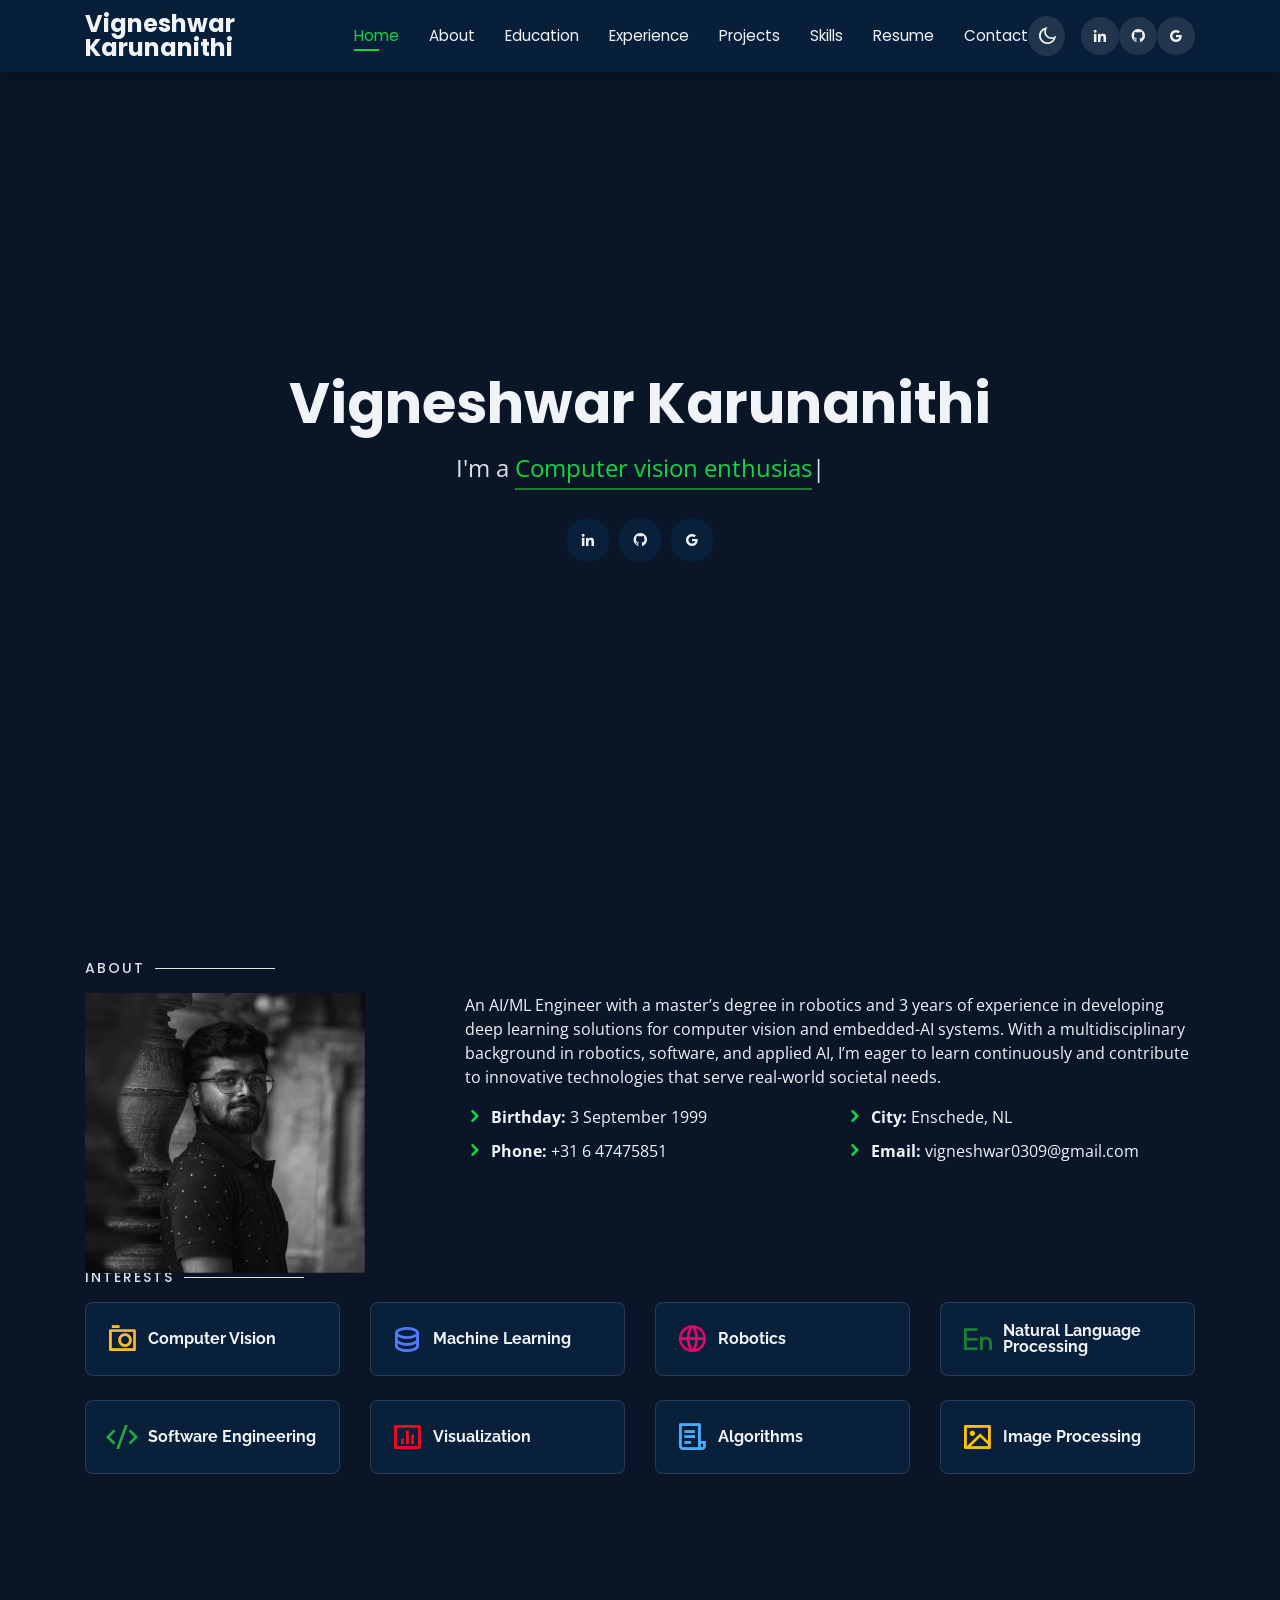
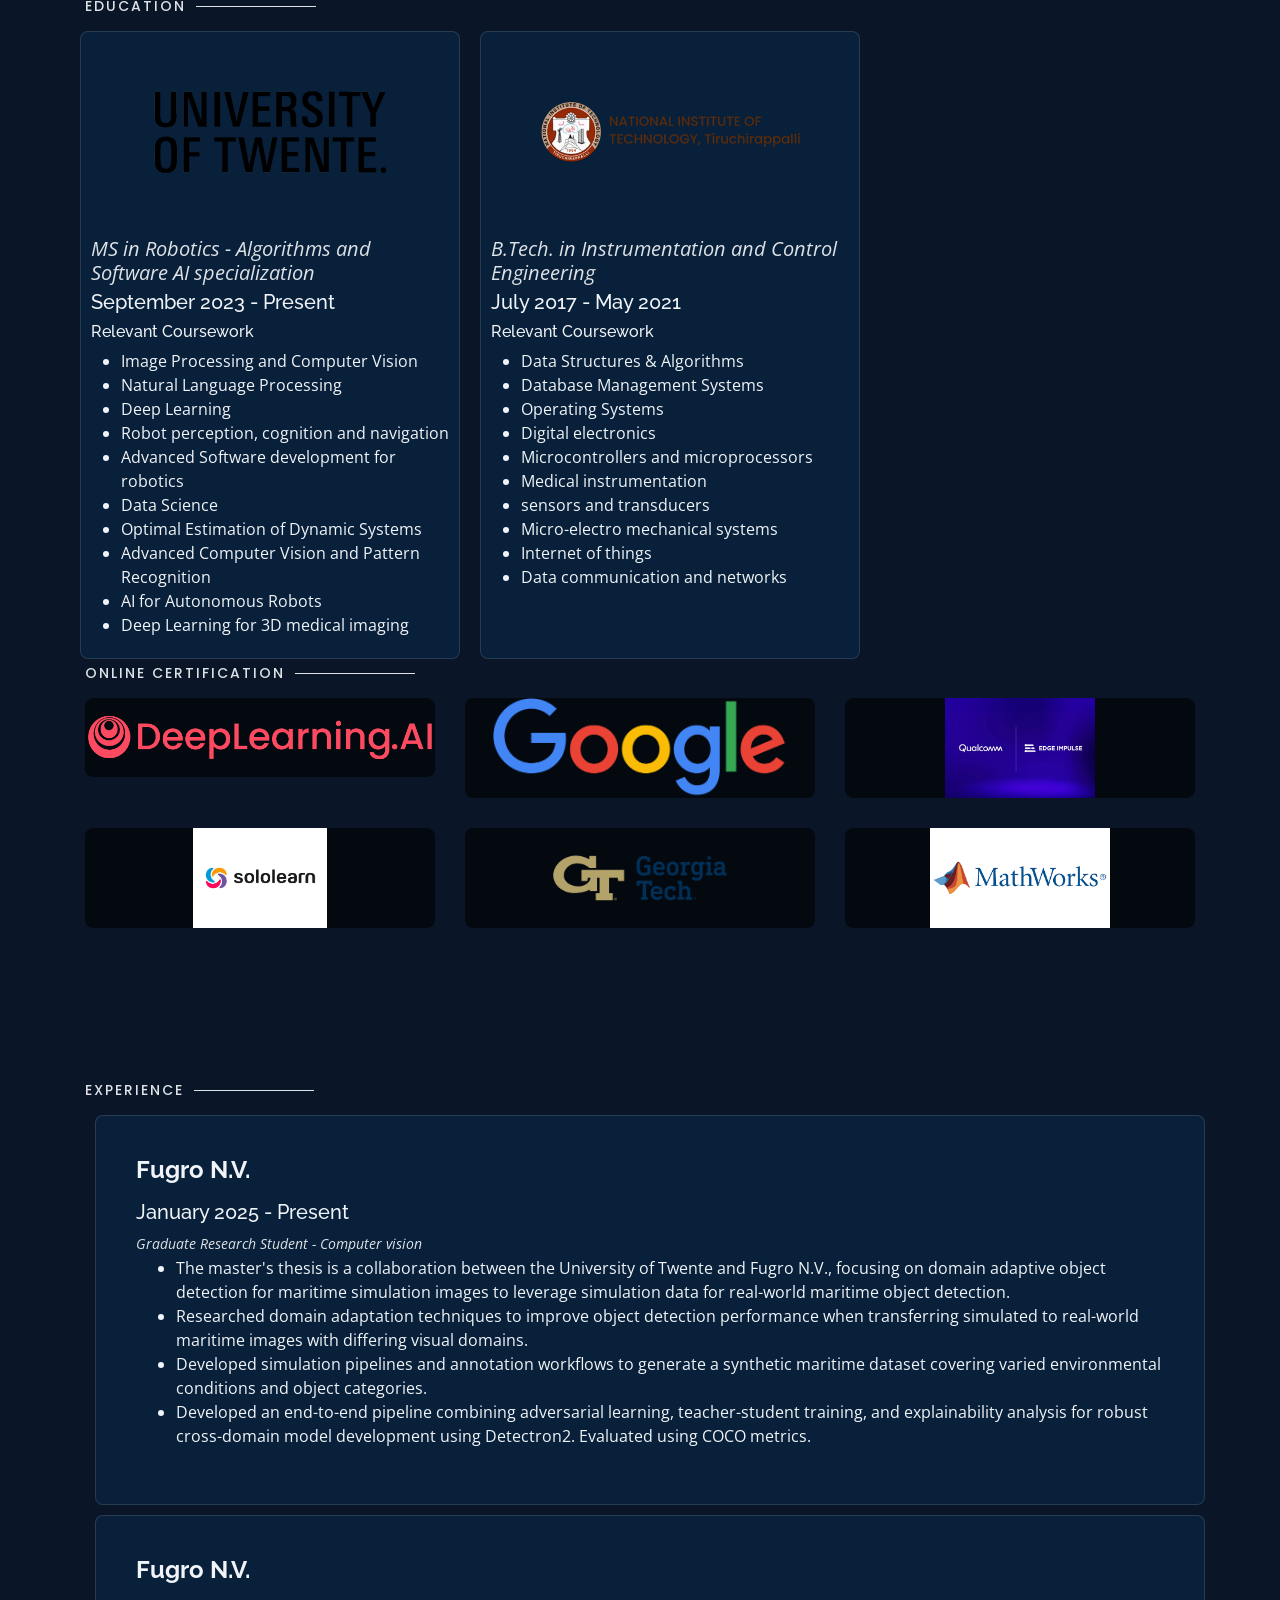
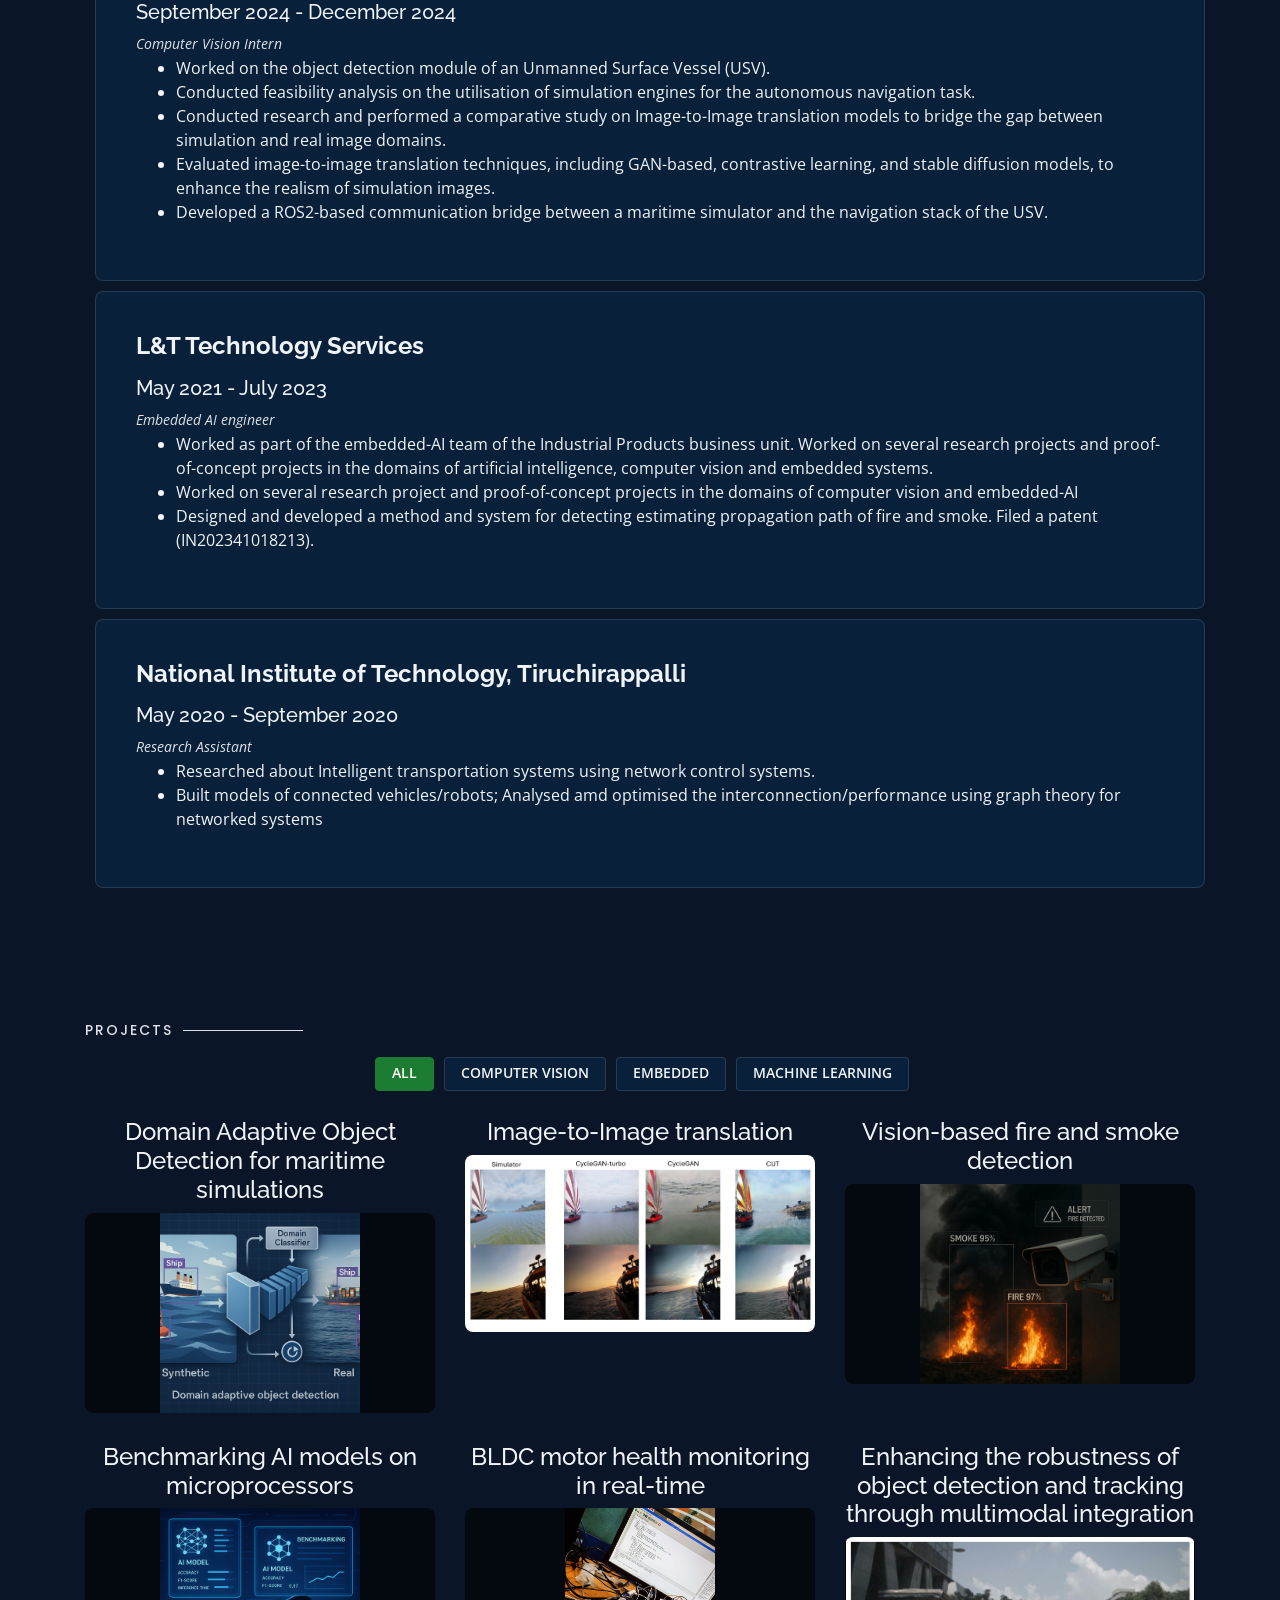
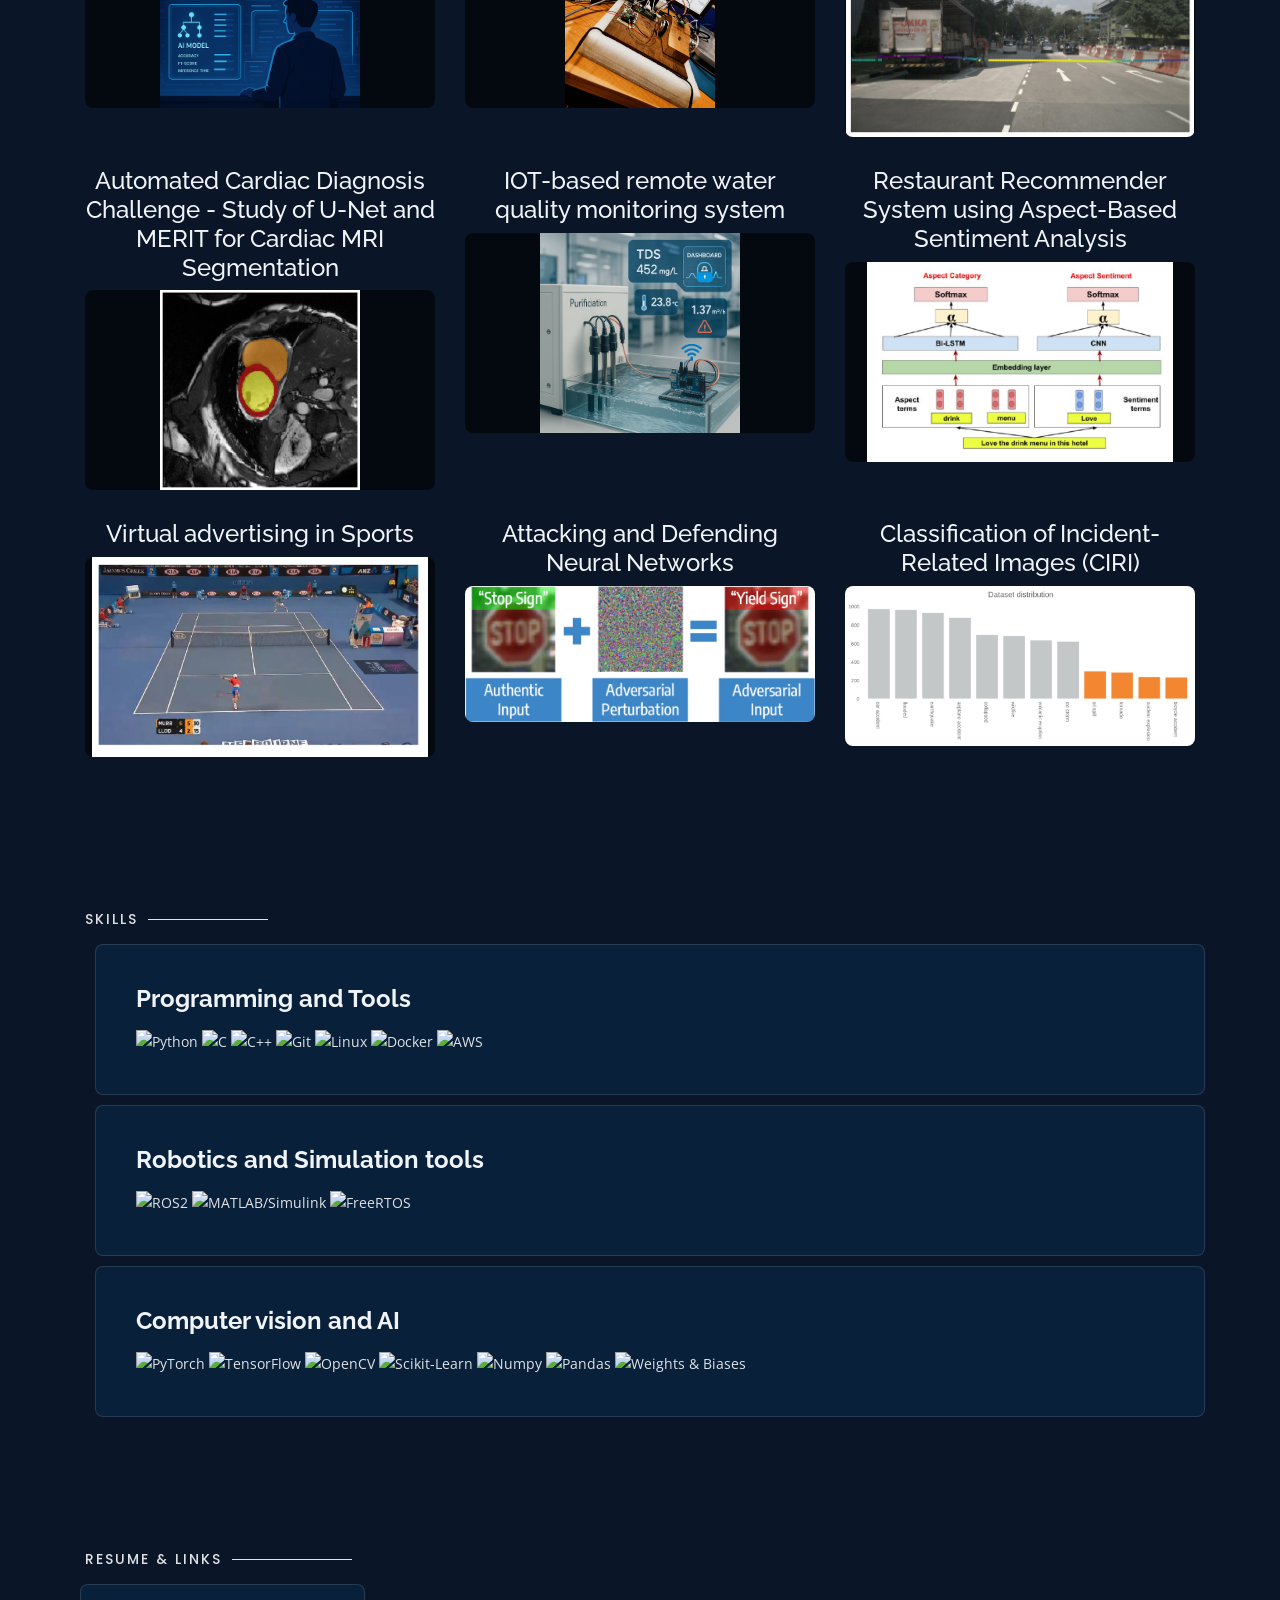
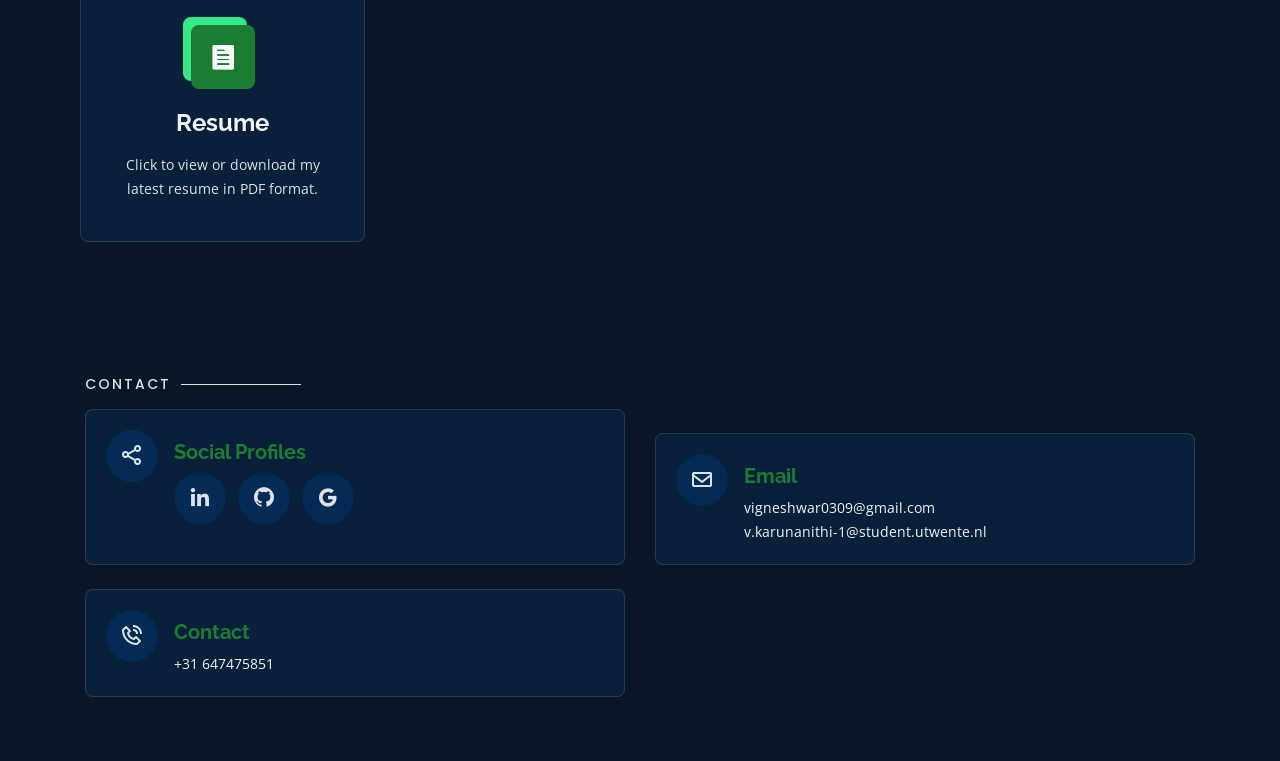
==== commit 7461d77c: "v2" ====
--- a/index.html
+++ b/index.html
@@ -17,7 +17,7 @@
   'https://www.googletagmanager.com/gtm.js?id='+i+dl;f.parentNode.insertBefore(j,f);
   })(window,document,'script','dataLayer','GTM-5BB8W2X');</script>
   <!-- End Google Tag Manager -->
-  <link rel="icon" type="image/png" href="/favicon.png"/>
+  <link rel="icon" type="image/png" href="favicon.png"/>
   <meta charset="utf-8">
   <meta content="width=device-width, initial-scale=1.0" name="viewport">
 
@@ -78,7 +78,7 @@
           <li><a href="#experience"><span>Experience</span></a></li>
           <li><a href="#portfolio"><span>Projects</span></a></li>
           <li><a href="#skills"><span>Skills</span></a></li>
-          <li><a href="https://drive.google.com/file/d/1w29zOkvmbuhvMzktbQwIJ1fN37iFcAyp/view?usp=sharing" target="_blank"><span>Resume</span></a></li>
+          <li><a href="https://docs.google.com/document/d/1TLhdBhTR1qyEP_Jj1KIeVCGbM1o1kJ02BgMxCNcwosY/edit?usp=sharing" target="_blank"><span>Resume</span></a></li>
           <li><a href="#contacts"><span>Contact</span></a></li>
         </ul>
       </nav>
@@ -762,11 +762,11 @@
     </div>
     <div class="row">
       <div class="col-md-3 mt-4 mt-md-0 icon-box" data-aos="fade-up" data-aos-delay="100">
-        <a href="https://drive.google.com/file/d/1w29zOkvmbuhvMzktbQwIJ1fN37iFcAyp/view?usp=sharing" target="_blank" download>
+        <a href="https://docs.google.com/document/d/1TLhdBhTR1qyEP_Jj1KIeVCGbM1o1kJ02BgMxCNcwosY/edit?usp=sharing" target="_blank">
           <div class="icon"><i class="icofont-page"></i></div>
         </a>
         <h4 class="title">
-          <a href="assets/file/resume.pdf" target="_blank" download>Resume</a>
+          <a href="https://docs.google.com/document/d/1TLhdBhTR1qyEP_Jj1KIeVCGbM1o1kJ02BgMxCNcwosY/edit?usp=sharing" target="_blank">Resume</a>
         </h4>
         <p class="description">
           Click to view or download my latest resume in PDF format.
@@ -837,12 +837,20 @@
   <script src="assets/vendor/venobox/venobox.min.js"></script>
   <script src="assets/vendor/typed.js/typed.min.js"></script>
   <script type="text/javascript">
-    var typed = new Typed('.typing',{
-      strings: ["Computer vision enthusiast","ML/AI Developer", "Researcher", "Roboticist"],
-      loop: true,
-      typeSpeed: 65,
-      backSpeed: 65
-    });
+    (function() {
+      var el = document.querySelector('.typing');
+      if (!el) return;
+      if (typeof Typed !== 'undefined') {
+        new Typed(el, {
+          strings: ["Computer vision enthusiast", "ML/AI Developer", "Researcher", "Roboticist"],
+          loop: true,
+          typeSpeed: 65,
+          backSpeed: 65
+        });
+      } else {
+        el.textContent = "Computer vision enthusiast";
+      }
+    })();
   </script>
 
   <!-- Template Main JS File -->
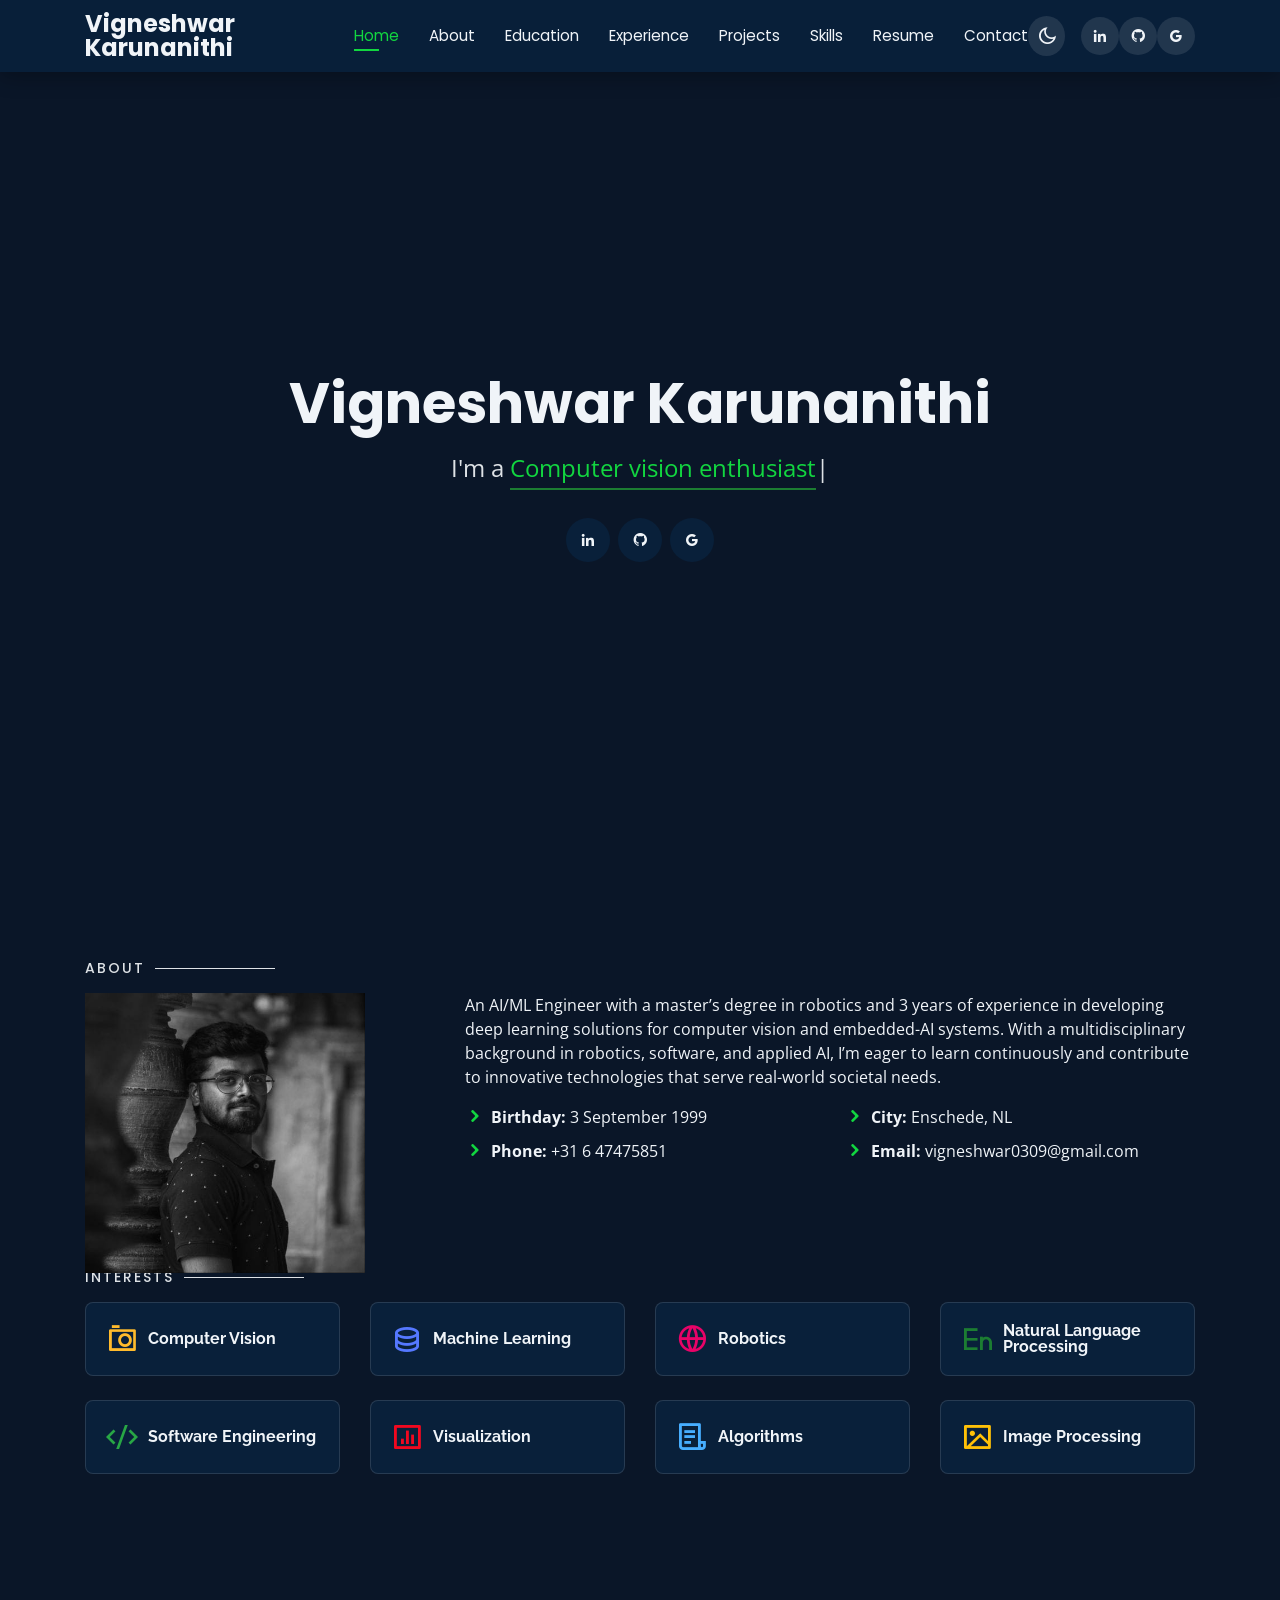
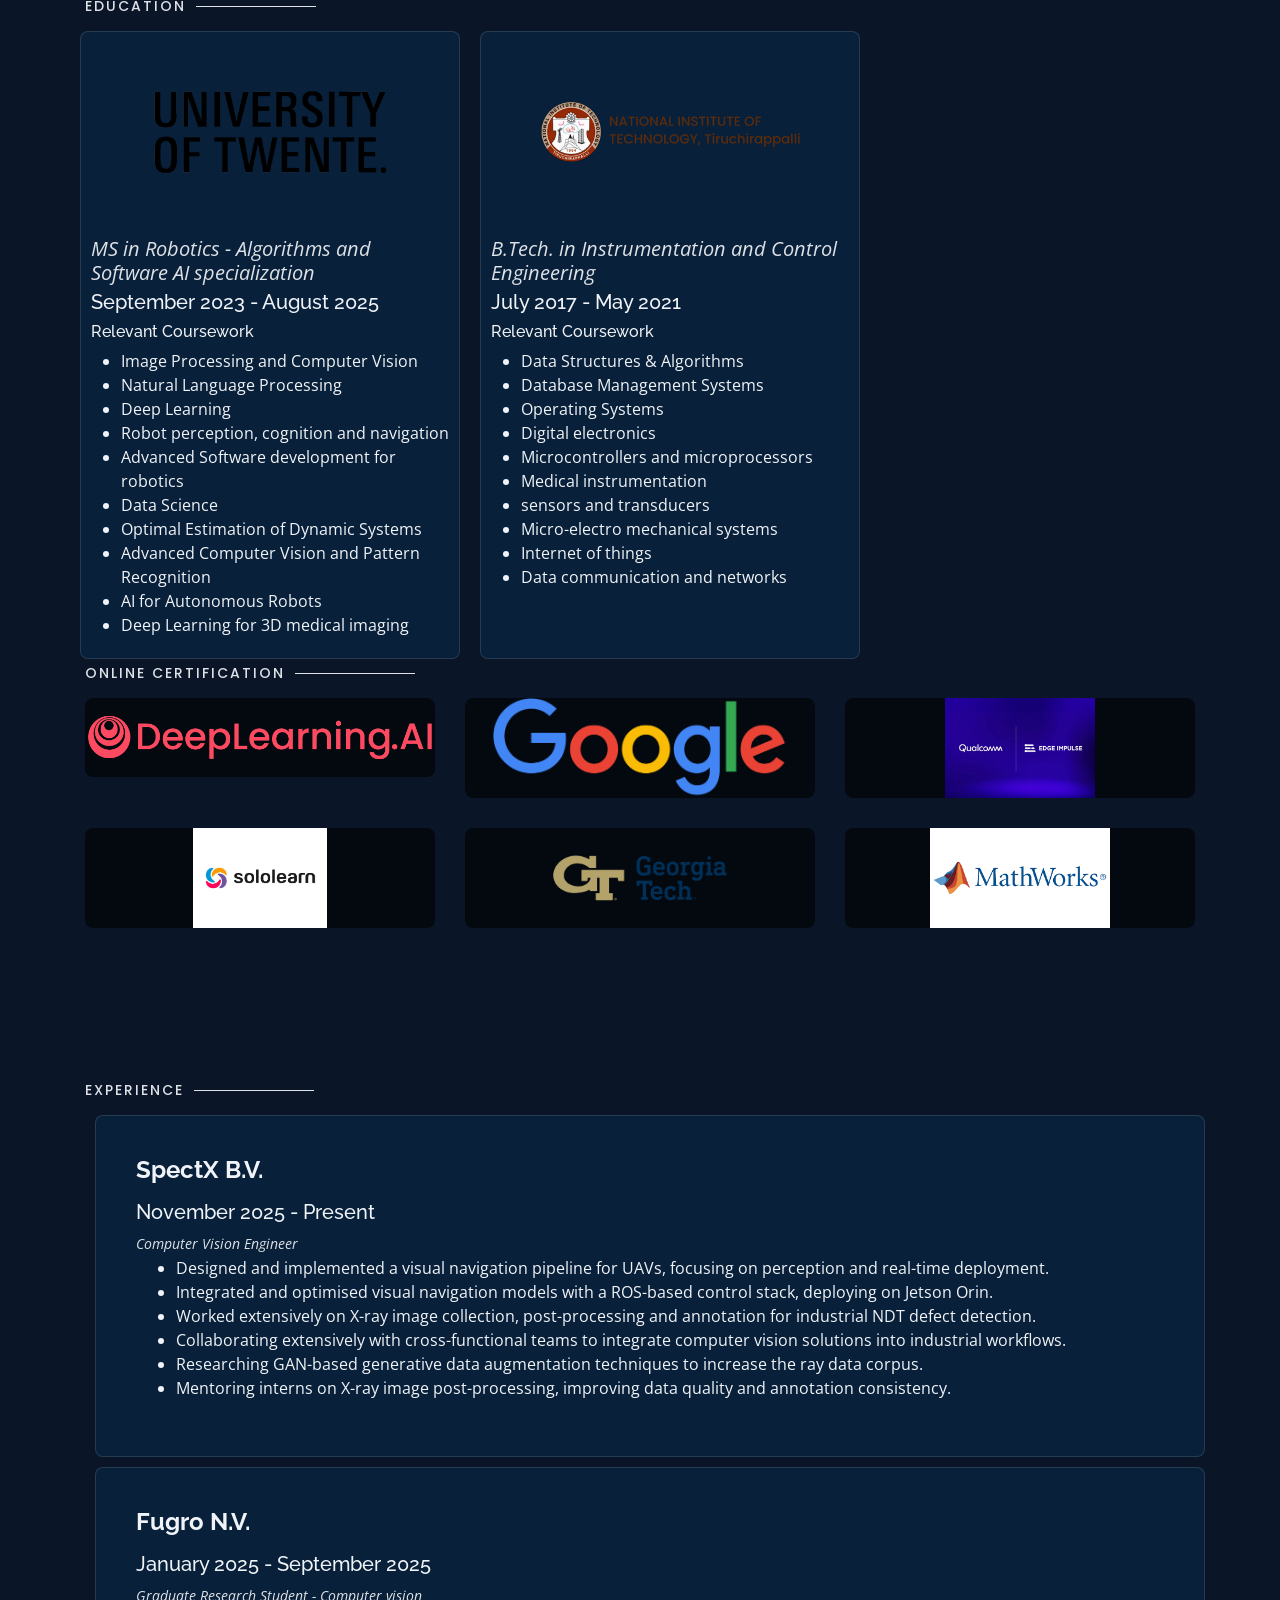
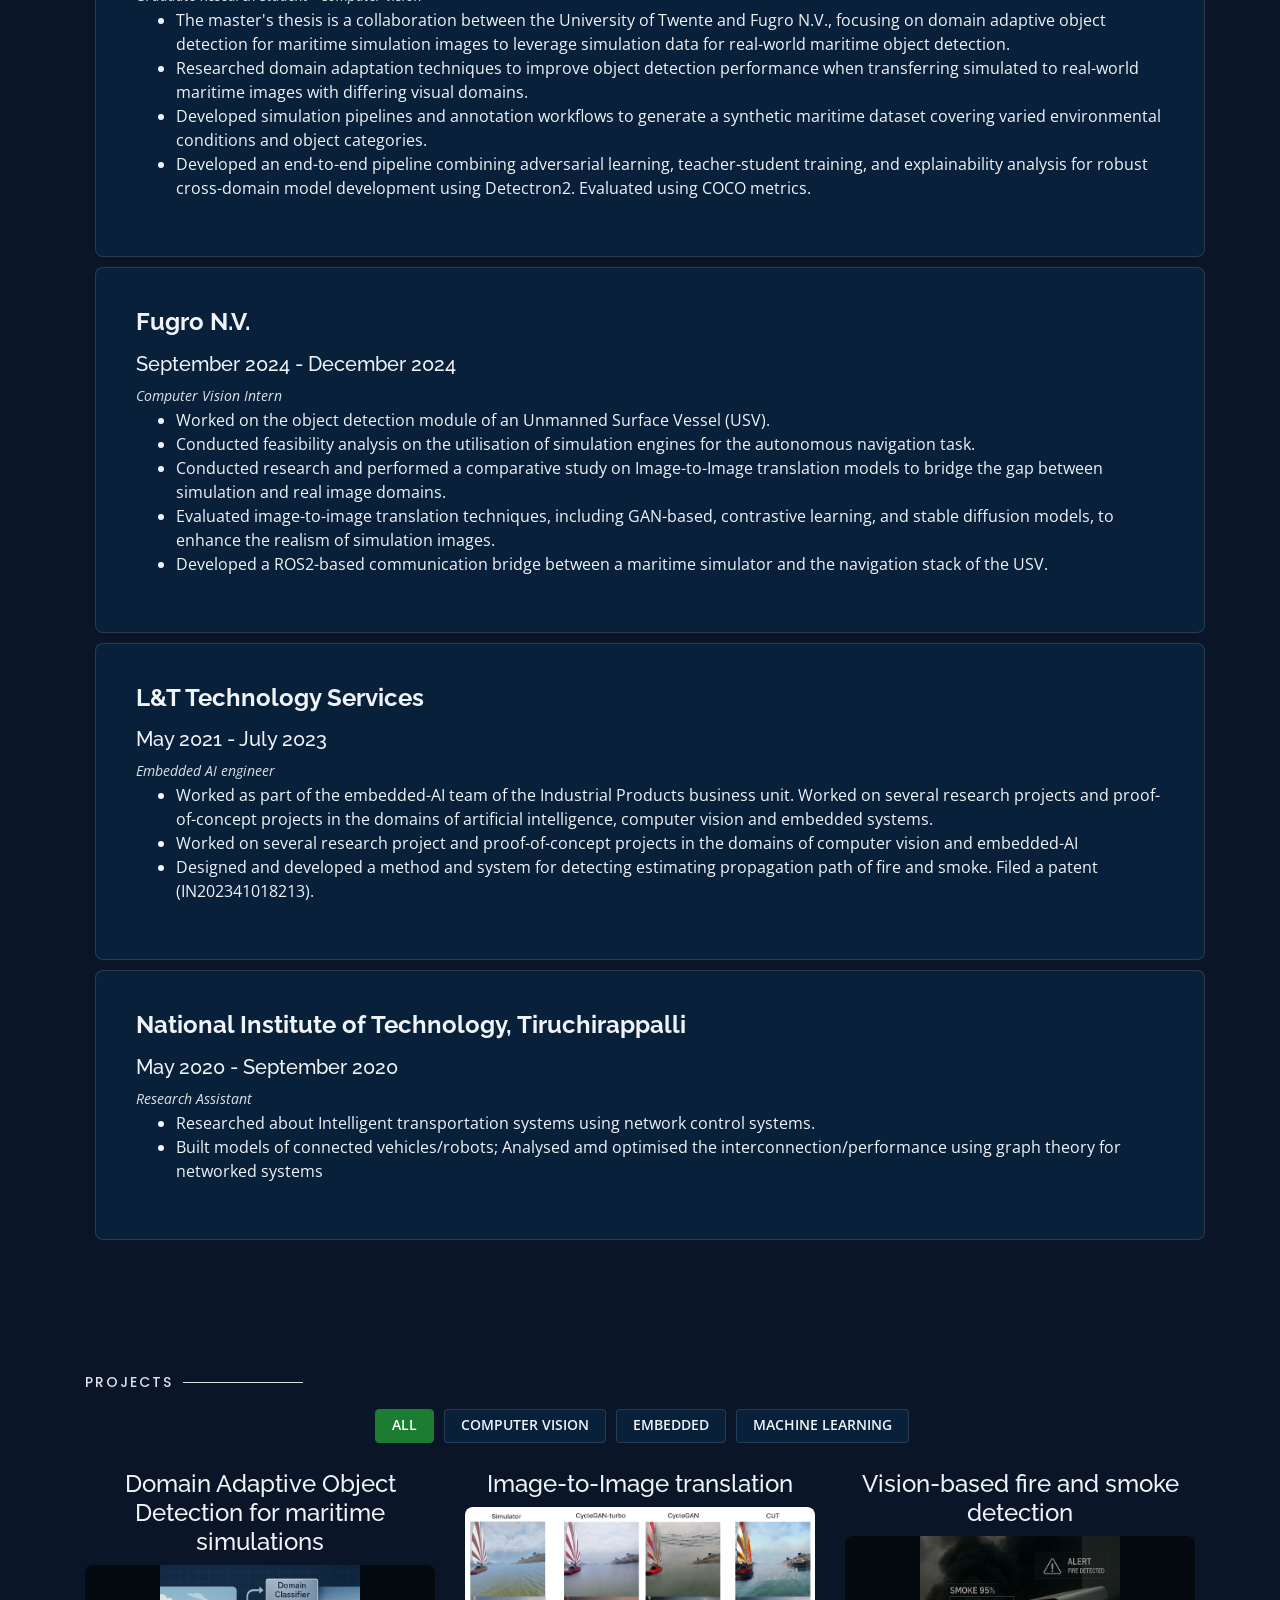
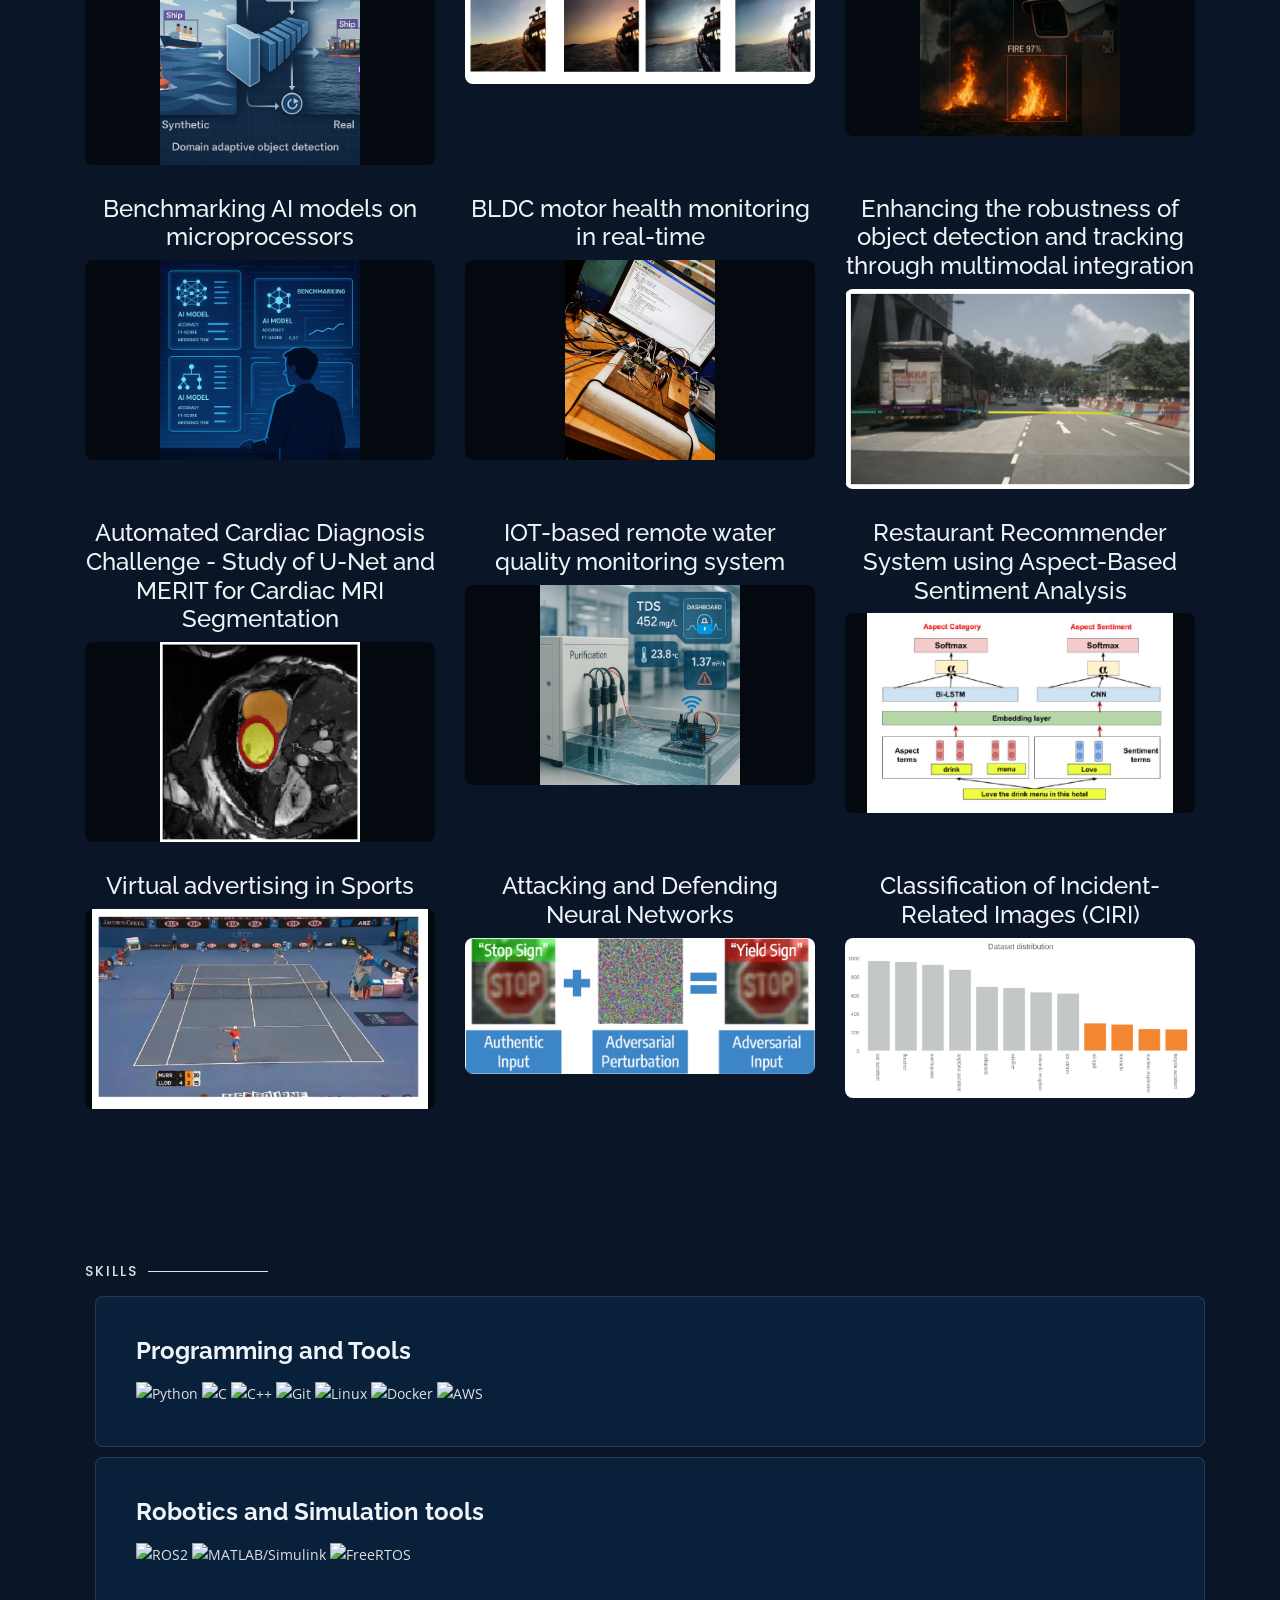
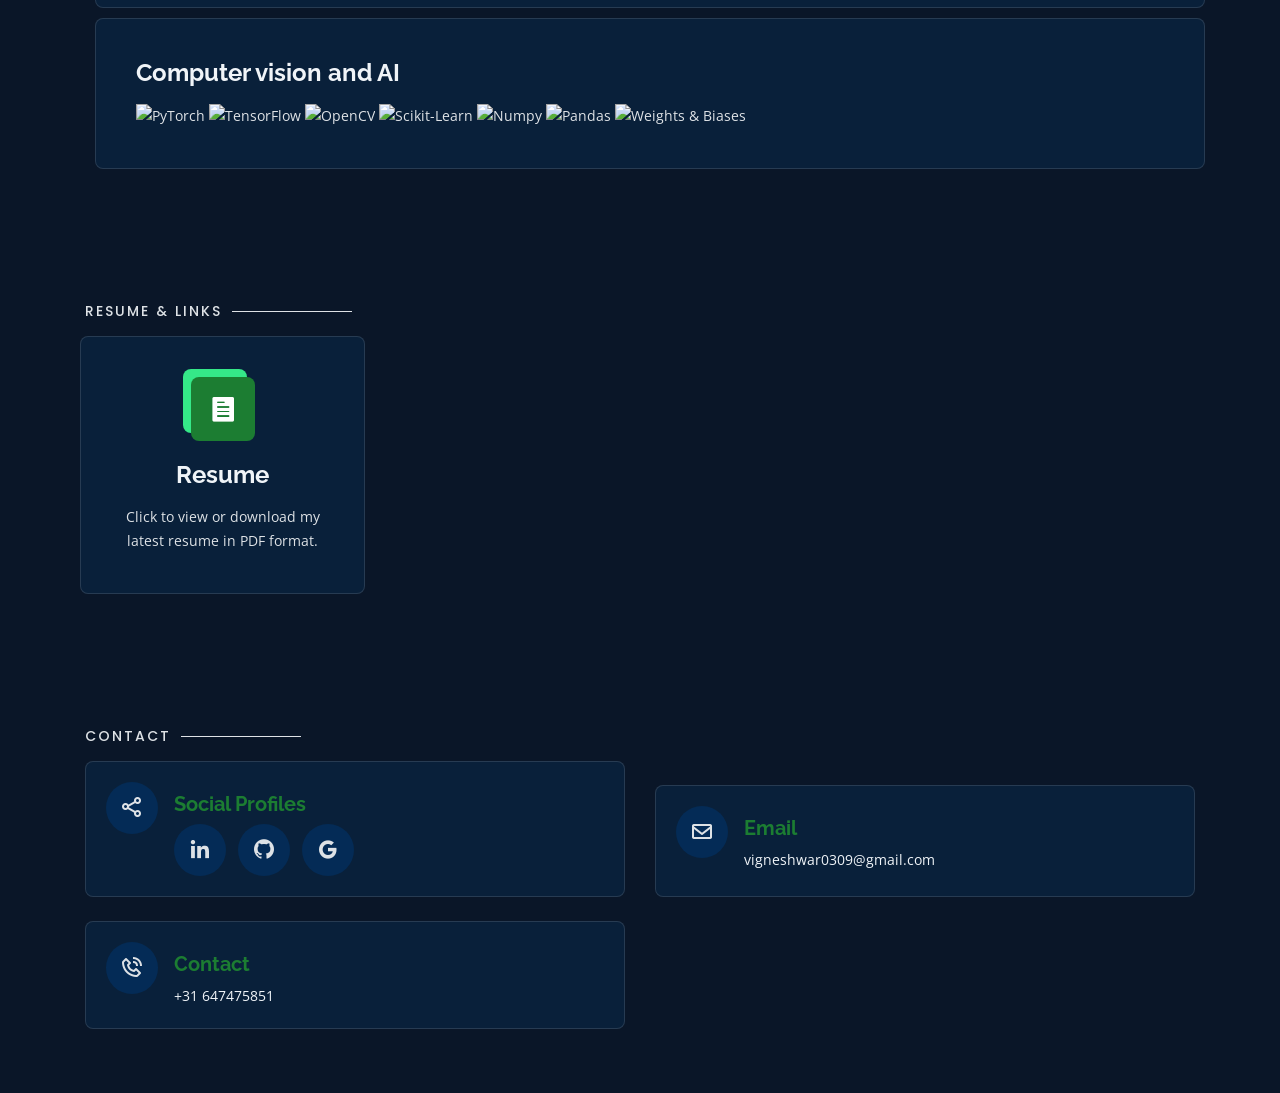
==== commit 081ae76f: "modified education and contact" ====
--- a/index.html
+++ b/index.html
@@ -21,7 +21,7 @@
   <meta charset="utf-8">
   <meta content="width=device-width, initial-scale=1.0" name="viewport">
 
-  <title>Vigneshwar Karunanithi</title>
+  <title>Ir. Vigneshwar Karunanithi</title>
   <meta content="" name="descriptison">
   <meta content="" name="keywords">
 
@@ -220,7 +220,7 @@
             <div class="col-md-4 mt-4 mt-md-0 icon-box" data-aos="fade-up" data-aos-delay="100" style="padding:0px 0px;padding-bottom: 5px;display: inline-block;">
               <img src="assets/img/education/UT2.png" class="img-fluid same-size edu-logo-bg" alt="">
               <p style="text-align:left;padding: 5px 10px;font-size: 1.25rem;"><em>MS in Robotics - Algorithms and Software AI specialization</em></p>
-              <h5 style="text-align:left;padding: 0px 10px;">September 2023 - Present</h5>
+              <h5 style="text-align:left;padding: 0px 10px;">September 2023 - August 2025</h5>
               <h6 style="text-align:left;padding: 0px 10px;">Relevant Coursework</h6>
               <ul style="text-align:left;">
                 <li>Image Processing and Computer Vision</li>
@@ -359,8 +359,21 @@
       <div class="row">
           <div class="col-lg-12" data-aos="fade-up">
               <div class="col-md-12 mt-4 mt-md-0 icon-box" data-aos="fade-up" data-aos-delay="100">
+                <h4 style="text-align:left;"><a href="https://www.spectx.nl/">SpectX B.V.</a><br> </h4>
+                <h5 style="text-align:left;">November 2025 - Present</h5>
+                <p style="text-align:left;"><em>Computer Vision Engineer</em></p>
+                <ul style="text-align:left;">
+                  <li>Designed and implemented a visual navigation pipeline for UAVs, focusing on perception and real-time deployment.</li>
+                  <li>Integrated and optimised visual navigation models with a ROS-based control stack, deploying on Jetson Orin.</li>
+                  <li>Worked extensively on X-ray image collection, post-processing and annotation for industrial NDT defect detection. </li>
+                  <li>Collaborating extensively with cross-functional teams to integrate computer vision solutions into industrial workflows.</li>
+                  <li>Researching GAN-based generative data augmentation techniques to increase the ray data corpus.</li>
+                  <li>Mentoring interns on X-ray image post-processing, improving data quality and annotation consistency.</li>
+                </ul>
+              </div>
+              <div class="col-md-12 mt-4 mt-md-0 icon-box" data-aos="fade-up" data-aos-delay="100">
                 <h4 style="text-align:left;"><a href="https://www.fugro.com/">Fugro N.V.</a><br> </h4>
-                <h5 style="text-align:left;">January 2025 - Present</h5>
+                <h5 style="text-align:left;">January 2025 - September 2025</h5>
                 <p style="text-align:left;"><em>Graduate Research Student - Computer vision </em></p>
                 <ul style="text-align:left;">
                   <li>The master's thesis is a collaboration between the University of Twente and Fugro N.V., focusing on domain adaptive object detection for maritime simulation images to leverage simulation data for real-world maritime object detection.</li>
@@ -808,7 +821,6 @@
             <i class="bx bx-envelope"></i>
             <h3>Email</h3>
             <p>vigneshwar0309@gmail.com</p>
-            <p>v.karunanithi-1@student.utwente.nl</p>
           </div>
         </div>
         <div class="col-md-6 mt-4 d-flex align-items-stretch">
